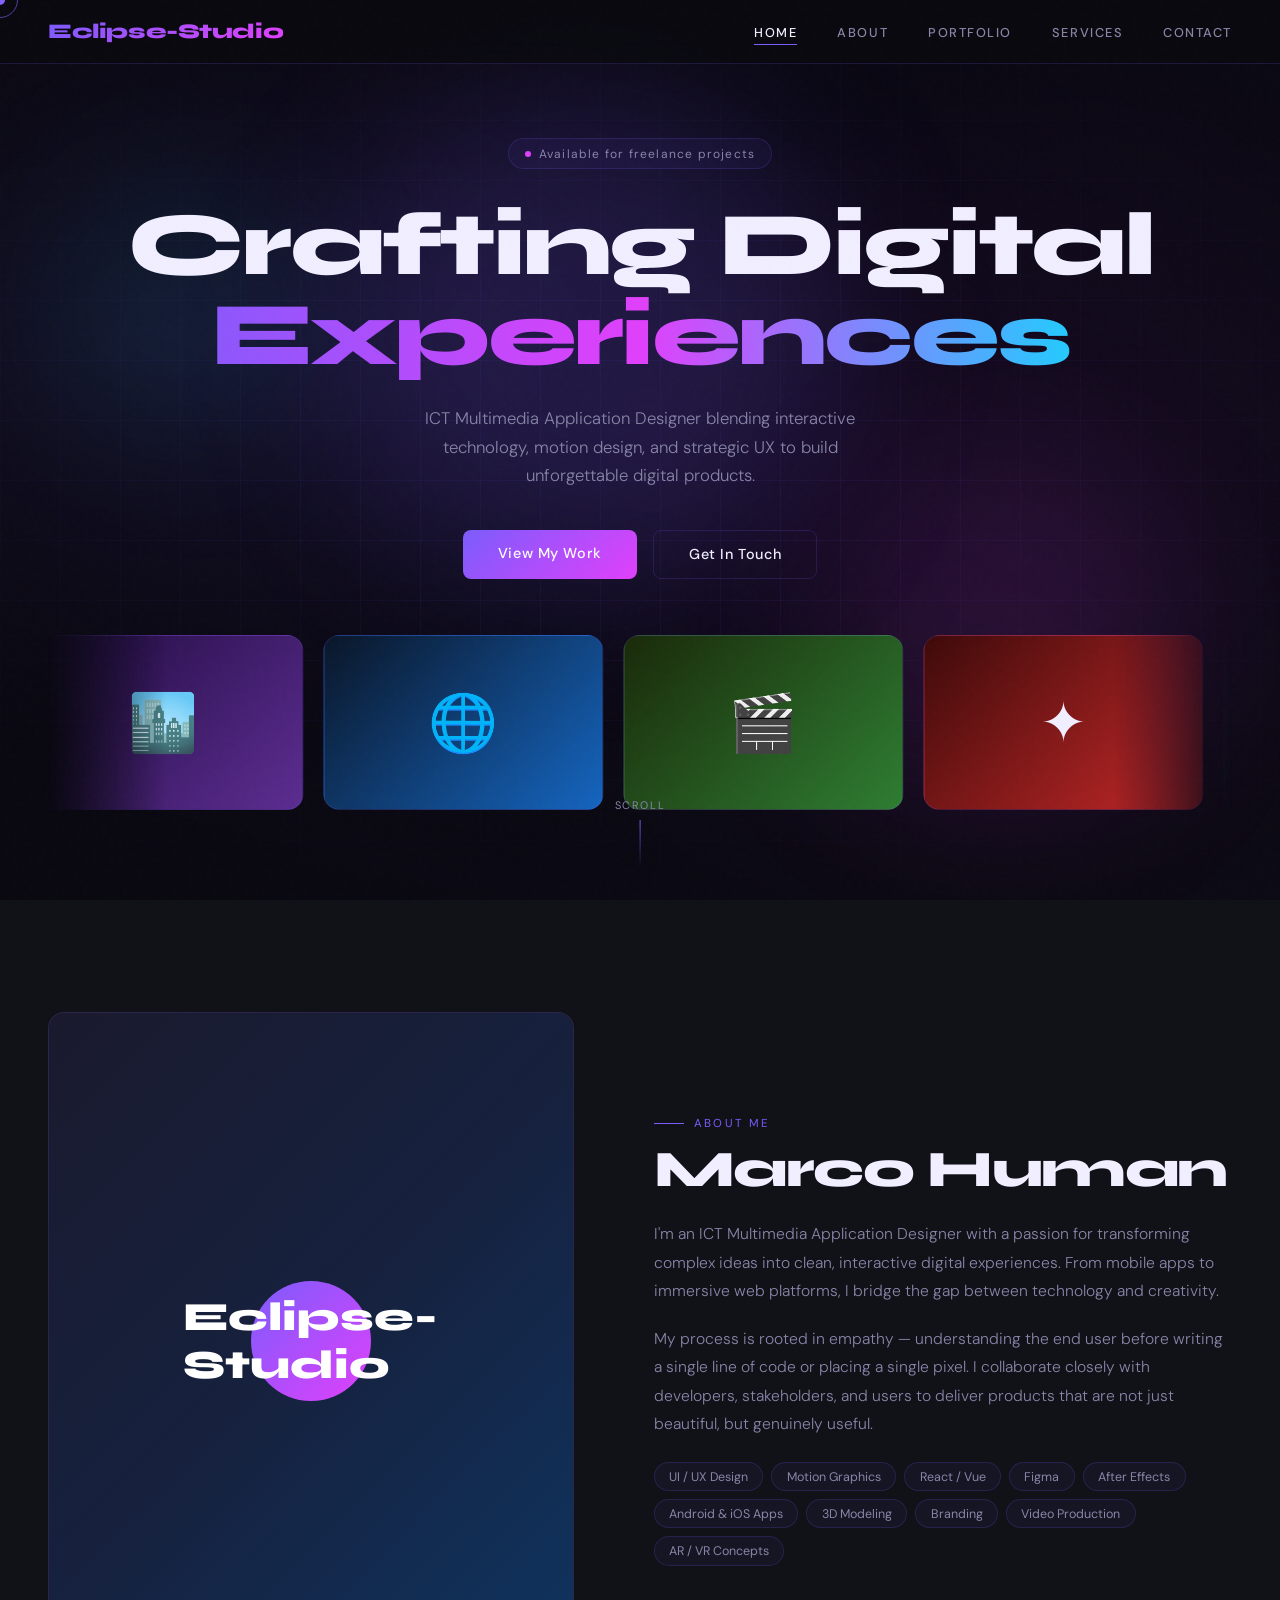
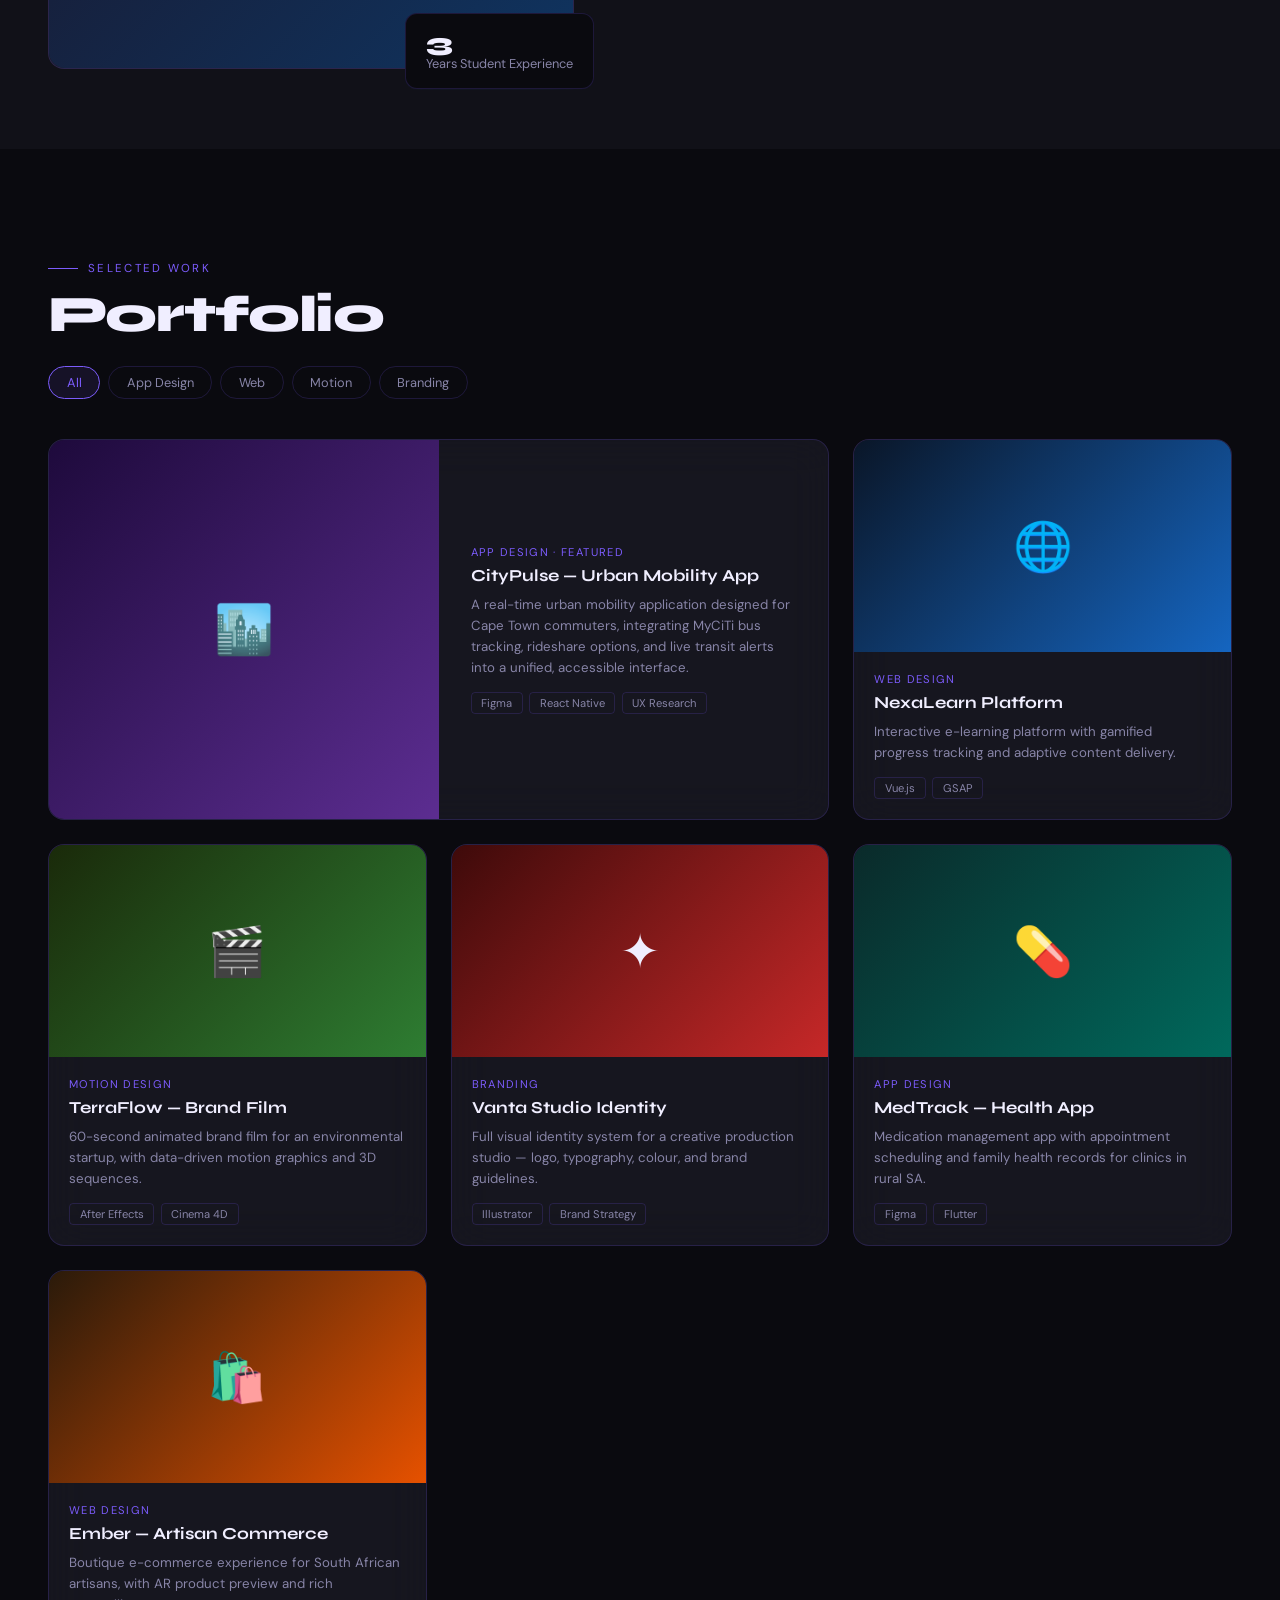
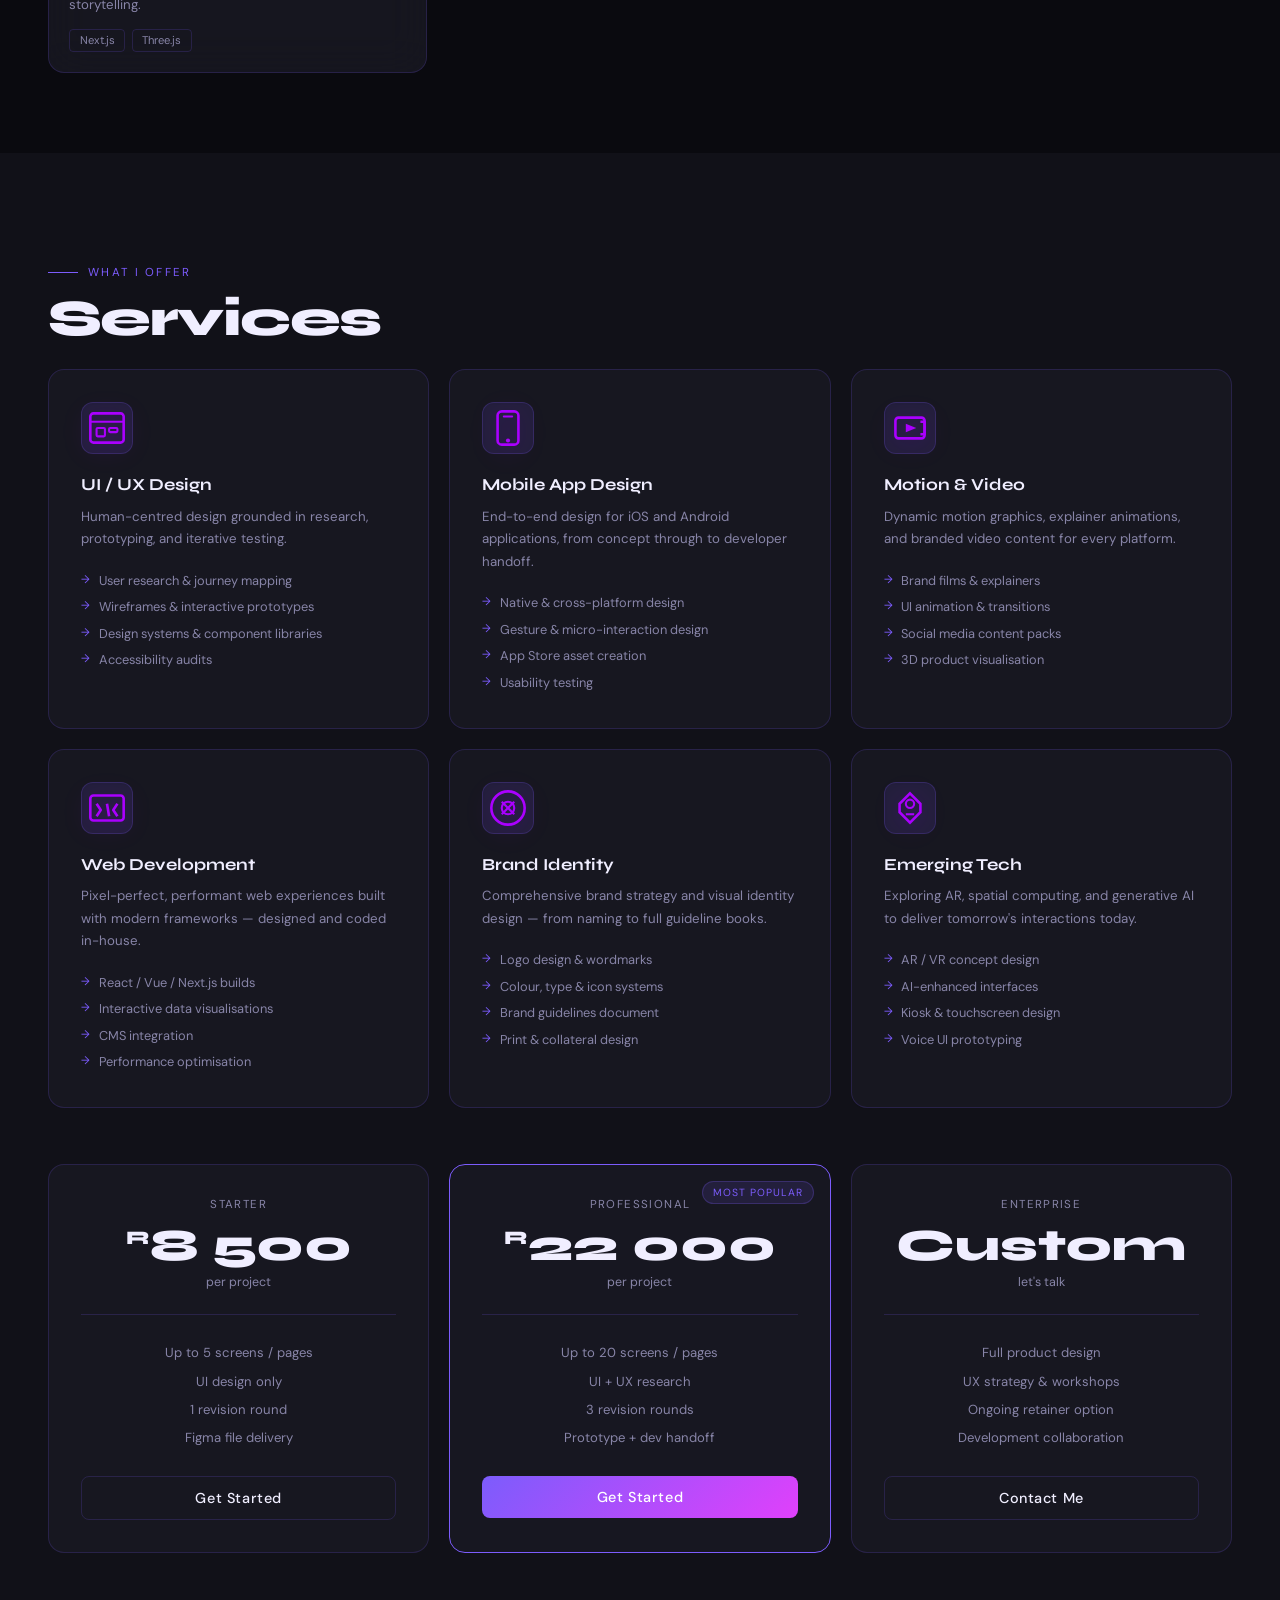
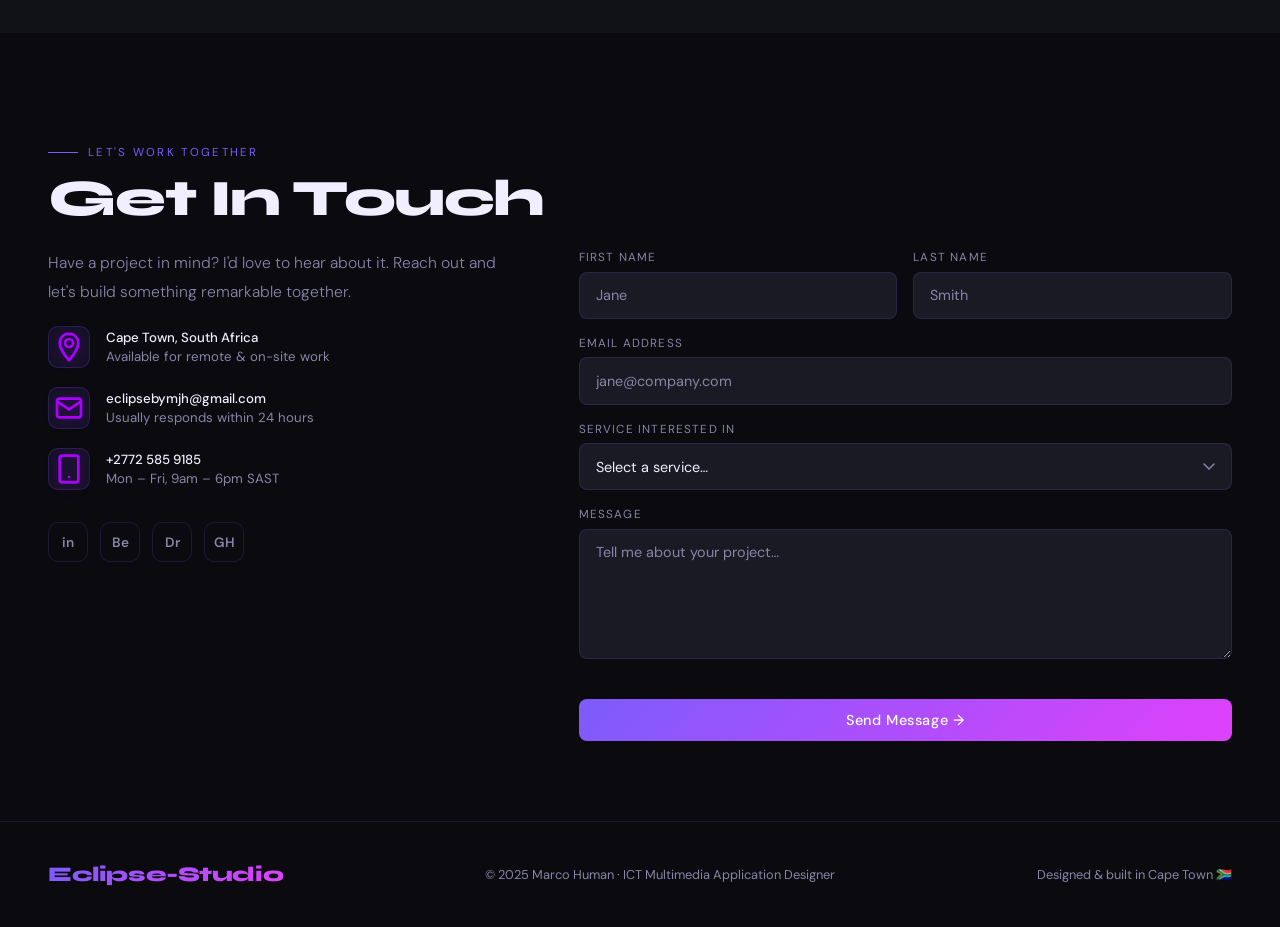
==== index.html @ d90e48c7 "Add files via upload" ====
<!DOCTYPE html>
<html lang="en">
<head>
  <meta charset="UTF-8" />
  <meta name="viewport" content="width=device-width, initial-scale=1.0" />
  <title>Marco Human — ICT Multimedia Designer</title>
  <link rel="preconnect" href="https://fonts.googleapis.com" />
  <link rel="preconnect" href="https://fonts.gstatic.com" crossorigin />
  <link href="https://fonts.googleapis.com/css2?family=Syne:wght@400;700;800&family=DM+Sans:ital,wght@0,300;0,400;0,500;1,300&display=swap" rel="stylesheet" />
  <link rel="stylesheet" href="css/style.css" />
</head>
<body>

  <!-- Custom Cursor -->
  <div class="cursor" id="cursor"></div>
  <div class="cursor-ring" id="cursor-ring"></div>

  <!-- ===== NAVIGATION ===== -->
  <nav id="navbar">
    <div class="logo">Eclipse-Studio</div>
    <button class="hamburger" id="hamburger" aria-label="Toggle menu">
      <span></span><span></span><span></span>
    </button>
    <ul class="nav-links" id="navLinks">
      <li><a href="#home">Home</a></li>
      <li><a href="#about">About</a></li>
      <li><a href="#portfolio">Portfolio</a></li>
      <li><a href="#services">Services</a></li>
      <li><a href="#contact">Contact</a></li>
    </ul>
  </nav>

  <!-- ===== HOME ===== -->
  <section id="home">
    <div class="ken-burns-bg">
      <div class="kb-slide kb-slide-1 active"></div>
      <div class="kb-slide kb-slide-2"></div>
      <div class="kb-slide kb-slide-3"></div>
    </div>
    <div class="hero-overlay"></div>

    <div class="home-bg-grid"></div>
    <div class="orb orb-1"></div>
    <div class="orb orb-2"></div>
    <div class="orb orb-3"></div>

    <div class="hero-content">
      <div class="tag-pill hero-entry">
        <span class="pulse-dot"></span>
        Available for freelance projects
      </div>
      <h1 class="hero-entry-2">
        Crafting Digital<br>
        <span class="gradient-text">Experiences</span>
      </h1>
      <p class="hero-sub hero-entry-3">
        ICT Multimedia Application Designer blending interactive technology,
        motion design, and strategic UX to build unforgettable digital products.
      </p>
      <div class="cta-group hero-entry-4">
        <a href="#portfolio" class="btn-primary">View My Work</a>
        <a href="#contact" class="btn-outline">Get In Touch</a>
      </div>
    </div>

    <div class="scroll-strip-wrapper">
      <div class="scroll-strip" id="scrollStrip">
        <div class="strip-card" style="background: linear-gradient(135deg,#1e0a3c,#5c2d91);">🏙️</div>
        <div class="strip-card" style="background: linear-gradient(135deg,#0a1628,#1565c0);">🌐</div>
        <div class="strip-card" style="background: linear-gradient(135deg,#1a2a0a,#2e7d32);">🎬</div>
        <div class="strip-card" style="background: linear-gradient(135deg,#3e0a0a,#c62828);">✦</div>
        <div class="strip-card" style="background: linear-gradient(135deg,#0a2a2a,#00695c);">💊</div>
        <div class="strip-card" style="background: linear-gradient(135deg,#2a1a0a,#e65100);">🛍️</div>
        <div class="strip-card" style="background: linear-gradient(135deg,#1e0a3c,#aa00ff);">🎨</div>
        <div class="strip-card" style="background: linear-gradient(135deg,#0a1a2a,#0097a7);">🔮</div>
        <!-- Duplicated for seamless loop -->
        <div class="strip-card" style="background: linear-gradient(135deg,#1e0a3c,#5c2d91);">🏙️</div>
        <div class="strip-card" style="background: linear-gradient(135deg,#0a1628,#1565c0);">🌐</div>
        <div class="strip-card" style="background: linear-gradient(135deg,#1a2a0a,#2e7d32);">🎬</div>
        <div class="strip-card" style="background: linear-gradient(135deg,#3e0a0a,#c62828);">✦</div>
        <div class="strip-card" style="background: linear-gradient(135deg,#0a2a2a,#00695c);">💊</div>
        <div class="strip-card" style="background: linear-gradient(135deg,#2a1a0a,#e65100);">🛍️</div>
        <div class="strip-card" style="background: linear-gradient(135deg,#1e0a3c,#aa00ff);">🎨</div>
        <div class="strip-card" style="background: linear-gradient(135deg,#0a1a2a,#0097a7);">🔮</div>
      </div>
    </div>

    <div class="scroll-hint">
      <span>Scroll</span>
      <div class="scroll-line"></div>
    </div>
  </section>

  <!-- ===== ABOUT ===== -->
  <section id="about">
    <div class="container about-grid">
      <div class="about-img-wrap reveal">
        <div class="about-img-frame">
          <div class="about-img-placeholder">
            <div class="about-avatar">Eclipse-Studio</div>
          </div>
        </div>
        <div class="about-badge">
          <strong>3</strong>
          Years Student Experience
        </div>
      </div>

      <div class="about-text-col">
        <div class="section-label reveal">About Me</div>
        <h2 class="section-title reveal delay-1">Marco Human</h2>
        <p class="body-text reveal delay-1">
          I'm an ICT Multimedia Application Designer with a passion for transforming complex ideas
          into clean, interactive digital experiences. From mobile apps to immersive web platforms,
          I bridge the gap between technology and creativity.
        </p>
        <p class="body-text reveal delay-2">
          My process is rooted in empathy — understanding the end user before writing a single
          line of code or placing a single pixel. I collaborate closely with developers,
          stakeholders, and users to deliver products that are not just beautiful, but genuinely useful.
        </p>
        
        <div class="skills-grid reveal delay-3">
          <span class="skill-chip">UI / UX Design</span>
          <span class="skill-chip">Motion Graphics</span>
          <span class="skill-chip">React / Vue</span>
          <span class="skill-chip">Figma</span>
          <span class="skill-chip">After Effects</span>
          <span class="skill-chip">Android & iOS Apps</span>
          <span class="skill-chip">3D Modeling</span>
          <span class="skill-chip">Branding</span>
          <span class="skill-chip">Video Production</span>
          <span class="skill-chip">AR / VR Concepts</span>
        </div>
      </div>
    </div>
  </section>

  <!-- ===== PORTFOLIO ===== -->
  <section id="portfolio">
    <div class="container">
      <div class="section-label reveal">Selected Work</div>
      <h2 class="section-title reveal delay-1">Portfolio</h2>

      <div class="portfolio-filter reveal delay-2">
        <button class="filter-btn active" data-filter="all">All</button>
        <button class="filter-btn" data-filter="app">App Design</button>
        <button class="filter-btn" data-filter="web">Web</button>
        <button class="filter-btn" data-filter="motion">Motion</button>
        <button class="filter-btn" data-filter="brand">Branding</button>
      </div>

      <div class="portfolio-grid" id="projectGrid">

        <div class="project-card featured reveal" data-cat="app">
          <div class="project-thumb">
            <div class="thumb-bg thumb-1">🏙️</div>
          </div>
          <div class="project-info">
            <div class="project-cat">App Design · Featured</div>
            <div class="project-name">CityPulse — Urban Mobility App</div>
            <div class="project-desc">A real-time urban mobility application designed for Cape Town commuters, integrating MyCiTi bus tracking, rideshare options, and live transit alerts into a unified, accessible interface.</div>
            <div class="project-tags">
              <span class="project-tag">Figma</span>
              <span class="project-tag">React Native</span>
              <span class="project-tag">UX Research</span>
            </div>
          </div>
        </div>

        <div class="project-card reveal" data-cat="web">
          <div class="project-thumb">
            <div class="thumb-bg thumb-2">🌐</div>
          </div>
          <div class="project-info">
            <div class="project-cat">Web Design</div>
            <div class="project-name">NexaLearn Platform</div>
            <div class="project-desc">Interactive e-learning platform with gamified progress tracking and adaptive content delivery.</div>
            <div class="project-tags">
              <span class="project-tag">Vue.js</span>
              <span class="project-tag">GSAP</span>
            </div>
          </div>
        </div>

        <div class="project-card reveal delay-1" data-cat="motion">
          <div class="project-thumb">
            <div class="thumb-bg thumb-3">🎬</div>
          </div>
          <div class="project-info">
            <div class="project-cat">Motion Design</div>
            <div class="project-name">TerraFlow — Brand Film</div>
            <div class="project-desc">60-second animated brand film for an environmental startup, with data-driven motion graphics and 3D sequences.</div>
            <div class="project-tags">
              <span class="project-tag">After Effects</span>
              <span class="project-tag">Cinema 4D</span>
            </div>
          </div>
        </div>

        <div class="project-card reveal delay-2" data-cat="brand">
          <div class="project-thumb">
            <div class="thumb-bg thumb-4">✦</div>
          </div>
          <div class="project-info">
            <div class="project-cat">Branding</div>
            <div class="project-name">Vanta Studio Identity</div>
            <div class="project-desc">Full visual identity system for a creative production studio — logo, typography, colour, and brand guidelines.</div>
            <div class="project-tags">
              <span class="project-tag">Illustrator</span>
              <span class="project-tag">Brand Strategy</span>
            </div>
          </div>
        </div>

        <div class="project-card reveal" data-cat="app">
          <div class="project-thumb">
            <div class="thumb-bg thumb-5">💊</div>
          </div>
          <div class="project-info">
            <div class="project-cat">App Design</div>
            <div class="project-name">MedTrack — Health App</div>
            <div class="project-desc">Medication management app with appointment scheduling and family health records for clinics in rural SA.</div>
            <div class="project-tags">
              <span class="project-tag">Figma</span>
              <span class="project-tag">Flutter</span>
            </div>
          </div>
        </div>

        <div class="project-card reveal delay-1" data-cat="web">
          <div class="project-thumb">
            <div class="thumb-bg thumb-6">🛍️</div>
          </div>
          <div class="project-info">
            <div class="project-cat">Web Design</div>
            <div class="project-name">Ember — Artisan Commerce</div>
            <div class="project-desc">Boutique e-commerce experience for South African artisans, with AR product preview and rich storytelling.</div>
            <div class="project-tags">
              <span class="project-tag">Next.js</span>
              <span class="project-tag">Three.js</span>
            </div>
          </div>
        </div>

      </div>
    </div>
  </section>

  <!-- ===== SERVICES ===== -->
  <section id="services">
    <div class="container">
      <div class="section-label reveal">What I Offer</div>
      <h2 class="section-title reveal delay-1">Services</h2>

      <div class="services-grid">
        <!-- Services with SVG icons (unchanged from previous version) -->
        <div class="service-card reveal">
          <div class="service-icon">
            <svg width="58" height="58" viewBox="0 0 48 48" fill="none" xmlns="http://www.w3.org/2000/svg">
              <rect x="8" y="10" width="32" height="28" rx="3" stroke="#aa00ff" stroke-width="2.5"/>
              <path d="M8 18H40" stroke="#aa00ff" stroke-width="2"/>
              <rect x="14" y="24" width="8" height="8" rx="1" stroke="#aa00ff" stroke-width="2"/>
              <rect x="26" y="24" width="8" height="4" rx="1" stroke="#aa00ff" stroke-width="2"/>
            </svg>
          </div>
          <div class="service-name">UI / UX Design</div>
          <div class="service-desc">Human-centred design grounded in research, prototyping, and iterative testing.</div>
          <ul class="service-list">
            <li>User research & journey mapping</li>
            <li>Wireframes & interactive prototypes</li>
            <li>Design systems & component libraries</li>
            <li>Accessibility audits</li>
          </ul>
        </div>

        <div class="service-card reveal delay-1">
          <div class="service-icon">
            <svg width="58" height="58" viewBox="0 0 48 48" fill="none" xmlns="http://www.w3.org/2000/svg">
              <rect x="14" y="8" width="20" height="32" rx="4" stroke="#aa00ff" stroke-width="2.5"/>
              <rect x="19" y="12" width="10" height="2" rx="1" fill="#aa00ff"/>
              <circle cx="24" cy="36" r="2" fill="#aa00ff"/>
            </svg>
          </div>
          <div class="service-name">Mobile App Design</div>
          <div class="service-desc">End-to-end design for iOS and Android applications, from concept through to developer handoff.</div>
          <ul class="service-list">
            <li>Native & cross-platform design</li>
            <li>Gesture & micro-interaction design</li>
            <li>App Store asset creation</li>
            <li>Usability testing</li>
          </ul>
        </div>

        <div class="service-card reveal delay-2">
          <div class="service-icon">
            <svg width="58" height="58" viewBox="0 0 48 48" fill="none" xmlns="http://www.w3.org/2000/svg">
              <rect x="10" y="14" width="28" height="20" rx="3" stroke="#aa00ff" stroke-width="2.5"/>
              <polygon points="20,20 20,28 30,24" fill="#aa00ff"/>
              <path d="M34 18 L38 18 L38 30 L34 30" stroke="#aa00ff" stroke-width="2.5" stroke-linejoin="round"/>
            </svg>
          </div>
          <div class="service-name">Motion & Video</div>
          <div class="service-desc">Dynamic motion graphics, explainer animations, and branded video content for every platform.</div>
          <ul class="service-list">
            <li>Brand films & explainers</li>
            <li>UI animation & transitions</li>
            <li>Social media content packs</li>
            <li>3D product visualisation</li>
          </ul>
        </div>

        <div class="service-card reveal">
          <div class="service-icon">
            <svg width="58" height="58" viewBox="0 0 48 48" fill="none" xmlns="http://www.w3.org/2000/svg">
              <rect x="8" y="12" width="32" height="24" rx="3" stroke="#aa00ff" stroke-width="2.5"/>
              <path d="M14 20 L18 26 L14 32" stroke="#aa00ff" stroke-width="2.5" stroke-linejoin="round"/>
              <path d="M24 20 L26 32" stroke="#aa00ff" stroke-width="2.5"/>
              <path d="M34 20 L30 26 L34 32" stroke="#aa00ff" stroke-width="2.5" stroke-linejoin="round"/>
            </svg>
          </div>
          <div class="service-name">Web Development</div>
          <div class="service-desc">Pixel-perfect, performant web experiences built with modern frameworks — designed and coded in-house.</div>
          <ul class="service-list">
            <li>React / Vue / Next.js builds</li>
            <li>Interactive data visualisations</li>
            <li>CMS integration</li>
            <li>Performance optimisation</li>
          </ul>
        </div>

        <div class="service-card reveal delay-1">
          <div class="service-icon">
            <svg width="58" height="58" viewBox="0 0 48 48" fill="none" xmlns="http://www.w3.org/2000/svg">
              <circle cx="24" cy="24" r="16" stroke="#aa00ff" stroke-width="2.5"/>
              <path d="M18 18 L30 30" stroke="#aa00ff" stroke-width="2"/>
              <path d="M30 18 L18 30" stroke="#aa00ff" stroke-width="2"/>
              <circle cx="24" cy="24" r="6" stroke="#aa00ff" stroke-width="2"/>
            </svg>
          </div>
          <div class="service-name">Brand Identity</div>
          <div class="service-desc">Comprehensive brand strategy and visual identity design — from naming to full guideline books.</div>
          <ul class="service-list">
            <li>Logo design & wordmarks</li>
            <li>Colour, type & icon systems</li>
            <li>Brand guidelines document</li>
            <li>Print & collateral design</li>
          </ul>
        </div>

        <div class="service-card reveal delay-2">
          <div class="service-icon">
            <svg width="58" height="58" viewBox="0 0 48 48" fill="none" xmlns="http://www.w3.org/2000/svg">
              <path d="M24 10 L34 20 L34 28 L24 38 L14 28 L14 20 Z" stroke="#aa00ff" stroke-width="2.5"/>
              <circle cx="24" cy="20" r="4" stroke="#aa00ff" stroke-width="2"/>
              <path d="M20 30 H28" stroke="#aa00ff" stroke-width="2"/>
            </svg>
          </div>
          <div class="service-name">Emerging Tech</div>
          <div class="service-desc">Exploring AR, spatial computing, and generative AI to deliver tomorrow's interactions today.</div>
          <ul class="service-list">
            <li>AR / VR concept design</li>
            <li>AI-enhanced interfaces</li>
            <li>Kiosk & touchscreen design</li>
            <li>Voice UI prototyping</li>
          </ul>
        </div>
      </div>

      <!-- Pricing -->
      <div class="pricing-row">
        <div class="price-card reveal">
          <div class="price-tier">Starter</div>
          <div class="price-amount"><sup>R</sup>8 500</div>
          <div class="price-period">per project</div>
          <div class="price-divider"></div>
          <div class="price-feature">Up to 5 screens / pages</div>
          <div class="price-feature">UI design only</div>
          <div class="price-feature">1 revision round</div>
          <div class="price-feature">Figma file delivery</div>
          <a href="#contact" class="btn-outline btn-block">Get Started</a>
        </div>
        <div class="price-card featured-price reveal delay-1">
          <div class="price-tier">Professional</div>
          <div class="price-amount"><sup>R</sup>22 000</div>
          <div class="price-period">per project</div>
          <div class="price-divider"></div>
          <div class="price-feature">Up to 20 screens / pages</div>
          <div class="price-feature">UI + UX research</div>
          <div class="price-feature">3 revision rounds</div>
          <div class="price-feature">Prototype + dev handoff</div>
          <a href="#contact" class="btn-primary btn-block">Get Started</a>
        </div>
        <div class="price-card reveal delay-2">
          <div class="price-tier">Enterprise</div>
          <div class="price-amount">Custom</div>
          <div class="price-period">let's talk</div>
          <div class="price-divider"></div>
          <div class="price-feature">Full product design</div>
          <div class="price-feature">UX strategy & workshops</div>
          <div class="price-feature">Ongoing retainer option</div>
          <div class="price-feature">Development collaboration</div>
          <a href="#contact" class="btn-outline btn-block">Contact Me</a>
        </div>
      </div>
    </div>
  </section>

  <!-- ===== CONTACT ===== -->
  <section id="contact">
    <div class="container">
      <div class="section-label reveal">Let's Work Together</div>
      <h2 class="section-title reveal delay-1">Get In Touch</h2>

      <div class="contact-grid">
        <div class="contact-info reveal delay-1">
          <p class="body-text">Have a project in mind? I'd love to hear about it. Reach out and let's build something remarkable together.</p>
          
          <div class="contact-item">
            <div class="contact-icon">
              <!-- Location Icon -->
              <svg width="32" height="32" viewBox="0 0 24 24" fill="none" xmlns="http://www.w3.org/2000/svg">
                <path d="M12 2C8.13 2 5 5.13 5 9C5 14 12 22 12 22C12 22 19 14 19 9C19 5.13 15.87 2 12 2Z" stroke="#aa00ff" stroke-width="2" stroke-linejoin="round"/>
                <circle cx="12" cy="9" r="3" stroke="#aa00ff" stroke-width="2"/>
              </svg>
            </div>
            <div class="contact-detail">
              <strong>Cape Town, South Africa</strong>
              Available for remote & on-site work
            </div>
          </div>

          <div class="contact-item">
            <div class="contact-icon">
              <!-- Email Icon -->
              <svg width="32" height="32" viewBox="0 0 24 24" fill="none" xmlns="http://www.w3.org/2000/svg">
                <rect x="3" y="5" width="18" height="14" rx="2" stroke="#aa00ff" stroke-width="2"/>
                <path d="M3 7 L12 13 L21 7" stroke="#aa00ff" stroke-width="2"/>
              </svg>
            </div>
            <div class="contact-detail">
              <strong>eclipsebymjh@gmail.com</strong>
              Usually responds within 24 hours
            </div>
          </div>

          <div class="contact-item">
            <div class="contact-icon">
              <!-- Phone Icon -->
              <svg width="32" height="32" viewBox="0 0 24 24" fill="none" xmlns="http://www.w3.org/2000/svg">
                <path d="M17 2H7C5.89543 2 5 2.89543 5 4V20C5 21.1046 5.89543 22 7 22H17C18.1046 22 19 21.1046 19 20V4C19 2.89543 18.1046 2 17 2Z" stroke="#aa00ff" stroke-width="2"/>
                <path d="M12 18H12.01" stroke="#aa00ff" stroke-width="2" stroke-linecap="round"/>
              </svg>
            </div>
            <div class="contact-detail">
              <strong>+2772 585 9185</strong>
              Mon – Fri, 9am – 6pm SAST
            </div>
          </div>

          <div class="social-links">
            <a href="#" class="social-btn" title="LinkedIn">in</a>
            <a href="#" class="social-btn" title="Behance">Be</a>
            <a href="#" class="social-btn" title="Dribbble">Dr</a>
            <a href="#" class="social-btn" title="GitHub">GH</a>
          </div>
        </div>

        <form class="contact-form reveal delay-2" id="contactForm" novalidate>
          <div class="form-row">
            <div class="form-group">
              <label class="form-label" for="firstName">First Name</label>
              <input type="text" id="firstName" class="form-input" placeholder="Jane" required />
            </div>
            <div class="form-group">
              <label class="form-label" for="lastName">Last Name</label>
              <input type="text" id="lastName" class="form-input" placeholder="Smith" required />
            </div>
          </div>
          <div class="form-group">
            <label class="form-label" for="email">Email Address</label>
            <input type="email" id="email" class="form-input" placeholder="jane@company.com" required />
          </div>
          <div class="form-group">
            <label class="form-label" for="service">Service Interested In</label>
            <select id="service" class="form-input">
              <option value="">Select a service…</option>
              <option>UI / UX Design</option>
              <option>Mobile App Design</option>
              <option>Motion & Video</option>
              <option>Web Development</option>
              <option>Brand Identity</option>
              <option>Emerging Tech</option>
            </select>
          </div>
          <div class="form-group">
            <label class="form-label" for="message">Message</label>
            <textarea id="message" class="form-textarea" placeholder="Tell me about your project…" required></textarea>
          </div>
          <button type="submit" class="btn-primary btn-block">Send Message →</button>
          <div class="success-msg" id="successMsg">
            ✓ Message sent! I'll be in touch within 24 hours.
          </div>
        </form>
      </div>
    </div>
  </section>

  <!-- ===== FOOTER ===== -->
  <footer>
    <div class="logo">Eclipse-Studio</div>
    <span>© 2025 Marco Human · ICT Multimedia Application Designer</span>
    <span>Designed & built in Cape Town 🇿🇦</span>
  </footer>

  <script src="js/main.js"></script>
</body>
</html>
---- css/style.css ----
/* ============================================================
   PORTFOLIO — style.css
   Alex Dlamini · ICT Multimedia Application Designer
   ============================================================ */

/* ---------- CSS VARIABLES ---------- */
:root {
  --bg:        #0a0a0f;
  --bg2:       #111118;
  --bg3:       #1a1a24;
  --accent:    #7c5cfc;
  --accent2:   #e040fb;
  --accent3:   #00e5ff;
  --text:      #f0eeff;
  --muted:     #8885a8;
  --border:    rgba(124, 92, 252, 0.18);
  --card:      rgba(26, 26, 36, 0.8);
  --font-head: 'Syne', sans-serif;
  --font-body: 'DM Sans', sans-serif;
  --radius:    16px;
  --radius-sm: 8px;
}

/* ---------- RESET ---------- */
*, *::before, *::after {
  box-sizing: border-box;
  margin: 0;
  padding: 0;
}

html {
  scroll-behavior: smooth;
}

body {
  font-family: var(--font-body);
  background: var(--bg);
  color: var(--text);
  overflow-x: hidden;
  cursor: none;
}

/* ---------- NOISE OVERLAY ---------- */
body::before {
  content: '';
  position: fixed;
  inset: 0;
  background-image: url("data:image/svg+xml,%3Csvg viewBox='0 0 200 200' xmlns='http://www.w3.org/2000/svg'%3E%3Cfilter id='n'%3E%3CfeTurbulence type='fractalNoise' baseFrequency='0.9' numOctaves='4' stitchTiles='stitch'/%3E%3C/filter%3E%3Crect width='100%25' height='100%25' filter='url(%23n)' opacity='0.04'/%3E%3C/svg%3E");
  pointer-events: none;
  z-index: 1000;
  opacity: 0.35;
}

/* ---------- CUSTOM CURSOR ---------- */
.cursor {
  position: fixed;
  width: 10px;
  height: 10px;
  background: var(--accent);
  border-radius: 50%;
  pointer-events: none;
  z-index: 9999;
  transform: translate(-50%, -50%);
  transition: transform 0.1s ease, background 0.2s;
  mix-blend-mode: screen;
}

.cursor-ring {
  position: fixed;
  width: 36px;
  height: 36px;
  border: 1.5px solid var(--accent);
  border-radius: 50%;
  pointer-events: none;
  z-index: 9998;
  transform: translate(-50%, -50%);
  transition: width 0.25s ease, height 0.25s ease, opacity 0.25s;
  mix-blend-mode: screen;
  opacity: 0.6;
}

.cursor.hover {
  transform: translate(-50%, -50%) scale(3);
  background: var(--accent2);
}

.cursor-ring.hover {
  width: 16px;
  height: 16px;
  opacity: 0;
}

/* ---------- NAVIGATION ---------- */
#navbar {
  position: fixed;
  top: 0;
  left: 0;
  right: 0;
  z-index: 500;
  padding: 1.2rem 3rem;
  display: flex;
  align-items: center;
  justify-content: space-between;
  backdrop-filter: blur(20px);
  -webkit-backdrop-filter: blur(20px);
  background: rgba(10, 10, 15, 0.7);
  border-bottom: 1px solid var(--border);
  transition: padding 0.3s;
}

#navbar.scrolled {
  padding: 0.8rem 3rem;
}

.logo {
  font-family: var(--font-head);
  font-weight: 800;
  font-size: 1.3rem;
  letter-spacing: -0.02em;
  background: linear-gradient(135deg, var(--accent), var(--accent2));
  -webkit-background-clip: text;
  -webkit-text-fill-color: transparent;
  background-clip: text;
}

.nav-links {
  display: flex;
  gap: 2.5rem;
  list-style: none;
}

.nav-links a {
  font-size: 0.8rem;
  font-weight: 500;
  letter-spacing: 0.12em;
  text-transform: uppercase;
  color: var(--muted);
  text-decoration: none;
  transition: color 0.3s;
  position: relative;
}

.nav-links a::after {
  content: '';
  position: absolute;
  bottom: -4px;
  left: 0;
  width: 0;
  height: 1px;
  background: var(--accent);
  transition: width 0.3s;
}

.nav-links a:hover,
.nav-links a.active {
  color: var(--text);
}

.nav-links a:hover::after,
.nav-links a.active::after {
  width: 100%;
}

/* Hamburger */
.hamburger {
  display: none;
  flex-direction: column;
  gap: 5px;
  background: transparent;
  border: none;
  cursor: none;
  padding: 4px;
}

.hamburger span {
  display: block;
  width: 24px;
  height: 2px;
  background: var(--text);
  border-radius: 2px;
  transition: all 0.3s;
}

.hamburger.open span:nth-child(1) {
  transform: translateY(7px) rotate(45deg);
}
.hamburger.open span:nth-child(2) {
  opacity: 0;
}
.hamburger.open span:nth-child(3) {
  transform: translateY(-7px) rotate(-45deg);
}

/* ---------- CONTAINER ---------- */
.container {
  max-width: 1200px;
  margin: 0 auto;
}

/* ---------- SECTIONS ---------- */
section {
  padding: 7rem 3rem 5rem;
  position: relative;
}

section:nth-child(even) {
  background: var(--bg2);
}

/* ---------- HOME ---------- */
#home {
  min-height: 100vh;
  display: flex;
  flex-direction: column;
  align-items: center;
  justify-content: center;
  text-align: center;
  padding-top: 8rem;
  overflow: hidden;
  background: var(--bg);
}

/* ---- KEN BURNS BACKGROUND ---- */
.ken-burns-bg {
  position: absolute;
  inset: 0;
  z-index: 0;
  overflow: hidden;
}

/* Each slide is a full-cover div that zooms in */
.kb-slide {
  position: absolute;
  inset: -10%;          /* extra room so zoom never clips to edge */
  background-size: cover;
  background-position: center;
  opacity: 0;
  transition: opacity 1.6s ease;
  will-change: transform, opacity;
}

/* The three background "scenes" — rich dark gradients that feel photographic */
.kb-slide-1 {
  background-image:
    radial-gradient(ellipse 80% 60% at 20% 40%, rgba(124,92,252,0.35) 0%, transparent 60%),
    radial-gradient(ellipse 60% 80% at 80% 60%, rgba(224,64,251,0.2) 0%, transparent 60%),
    linear-gradient(135deg, #0a0010 0%, #0d0520 40%, #160830 100%);
}

.kb-slide-2 {
  background-image:
    radial-gradient(ellipse 70% 50% at 70% 30%, rgba(0,229,255,0.2) 0%, transparent 60%),
    radial-gradient(ellipse 50% 70% at 20% 70%, rgba(124,92,252,0.25) 0%, transparent 60%),
    linear-gradient(135deg, #000d1a 0%, #001a2e 40%, #002240 100%);
}

.kb-slide-3 {
  background-image:
    radial-gradient(ellipse 60% 70% at 50% 20%, rgba(224,64,251,0.25) 0%, transparent 60%),
    radial-gradient(ellipse 80% 40% at 10% 80%, rgba(0,229,255,0.15) 0%, transparent 60%),
    linear-gradient(135deg, #0f0010 0%, #1a0020 40%, #100030 100%);
}

/* Active slide fades in */
.kb-slide.active {
  opacity: 1;
}

/* Ken Burns zoom animation — each slide gets its own direction */
.kb-slide.active.kb-slide-1 {
  animation: kb-zoom-in-tl 8s ease-out forwards;
}
.kb-slide.active.kb-slide-2 {
  animation: kb-zoom-in-br 8s ease-out forwards;
}
.kb-slide.active.kb-slide-3 {
  animation: kb-zoom-in-center 8s ease-out forwards;
}

@keyframes kb-zoom-in-tl {
  from { transform: scale(1.18) translate(2%, 2%); }
  to   { transform: scale(1.0)  translate(0%, 0%); }
}

@keyframes kb-zoom-in-br {
  from { transform: scale(1.18) translate(-2%, -2%); }
  to   { transform: scale(1.0)  translate(0%, 0%); }
}

@keyframes kb-zoom-in-center {
  from { transform: scale(1.15); }
  to   { transform: scale(1.0); }
}

/* Dark gradient overlay — keeps text legible over any bg */
.hero-overlay {
  position: absolute;
  inset: 0;
  z-index: 1;
  background:
    radial-gradient(ellipse 70% 60% at 50% 50%, rgba(10,10,15,0.3) 0%, rgba(10,10,15,0.75) 100%),
    linear-gradient(to bottom, rgba(10,10,15,0.2) 0%, rgba(10,10,15,0.6) 100%);
  pointer-events: none;
}

/* Grid background */
.home-bg-grid {
  position: absolute;
  inset: 0;
  z-index: 2;
  background-image:
    linear-gradient(rgba(124, 92, 252, 0.06) 1px, transparent 1px),
    linear-gradient(90deg, rgba(124, 92, 252, 0.06) 1px, transparent 1px);
  background-size: 60px 60px;
  mask-image: radial-gradient(ellipse 80% 60% at 50% 50%, black 30%, transparent 100%);
  -webkit-mask-image: radial-gradient(ellipse 80% 60% at 50% 50%, black 30%, transparent 100%);
  pointer-events: none;
}

/* Ambient orbs */
.orb {
  position: absolute;
  border-radius: 50%;
  filter: blur(80px);
  pointer-events: none;
  z-index: 2;
}

.orb-1 {
  width: 500px;
  height: 500px;
  background: rgba(124, 92, 252, 0.15);
  top: 10%;
  left: 50%;
  transform: translateX(-60%);
}

.orb-2 {
  width: 350px;
  height: 350px;
  background: rgba(224, 64, 251, 0.1);
  bottom: 10%;
  right: 8%;
}

.orb-3 {
  width: 250px;
  height: 250px;
  background: rgba(0, 229, 255, 0.08);
  top: 20%;
  left: 4%;
}

/* Hero content */
.hero-content {
  position: relative;
  z-index: 3;
  display: flex;
  flex-direction: column;
  align-items: center;
}

.tag-pill {
  display: inline-flex;
  align-items: center;
  gap: 8px;
  border: 1px solid var(--border);
  padding: 0.4rem 1rem;
  border-radius: 999px;
  font-size: 0.75rem;
  letter-spacing: 0.1em;
  color: var(--muted);
  margin-bottom: 2rem;
  background: rgba(124, 92, 252, 0.06);
}

.pulse-dot {
  width: 6px;
  height: 6px;
  background: var(--accent2);
  border-radius: 50%;
  animation: pulse 2s infinite;
}

@keyframes pulse {
  0%, 100% { opacity: 1; transform: scale(1); }
  50%       { opacity: 0.5; transform: scale(1.4); }
}

h1 {
  font-family: var(--font-head);
  font-size: clamp(3rem, 7vw, 6.5rem);
  font-weight: 800;
  line-height: 1.0;
  letter-spacing: -0.03em;
  margin-bottom: 1.5rem;
}

.gradient-text {
  background: linear-gradient(90deg, var(--accent), var(--accent2), var(--accent3));
  -webkit-background-clip: text;
  -webkit-text-fill-color: transparent;
  background-clip: text;
  display: block;
}

.hero-sub {
  font-size: 1.05rem;
  color: var(--muted);
  max-width: 500px;
  line-height: 1.7;
  margin-bottom: 2.5rem;
  font-weight: 300;
}

.cta-group {
  display: flex;
  gap: 1rem;
  justify-content: center;
  flex-wrap: wrap;
}

/* ---- BUTTONS ---- */
.btn-primary {
  padding: 0.9rem 2.2rem;
  border-radius: var(--radius-sm);
  font-family: var(--font-body);
  font-weight: 500;
  font-size: 0.9rem;
  letter-spacing: 0.04em;
  text-decoration: none;
  background: linear-gradient(135deg, var(--accent), var(--accent2));
  color: #fff;
  border: none;
  cursor: none;
  display: inline-block;
  transition: opacity 0.2s, transform 0.2s;
}

.btn-primary:hover {
  opacity: 0.85;
  transform: translateY(-2px);
}

.btn-outline {
  padding: 0.9rem 2.2rem;
  border-radius: var(--radius-sm);
  font-family: var(--font-body);
  font-weight: 500;
  font-size: 0.9rem;
  letter-spacing: 0.04em;
  text-decoration: none;
  border: 1px solid var(--border);
  color: var(--text);
  cursor: none;
  background: transparent;
  display: inline-block;
  transition: border-color 0.2s, background 0.2s, transform 0.2s;
}

.btn-outline:hover {
  border-color: var(--accent);
  background: rgba(124, 92, 252, 0.08);
  transform: translateY(-2px);
}

.btn-block {
  display: block;
  text-align: center;
  margin-top: 1.5rem;
  padding: 0.75rem 1rem;
}

/* ---- SCROLL STRIP (Portfoliobox-style) ---- */
.scroll-strip-wrapper {
  position: relative;
  z-index: 3;
  width: 100%;
  overflow: hidden;
  margin-top: 3.5rem;
  /* Fade edges */
  mask-image: linear-gradient(
    to right,
    transparent 0%,
    black 10%,
    black 90%,
    transparent 100%
  );
  -webkit-mask-image: linear-gradient(
    to right,
    transparent 0%,
    black 10%,
    black 90%,
    transparent 100%
  );
}

.scroll-strip {
  display: flex;
  gap: 1.25rem;
  width: max-content;
  /* Animation runs via JS for pause-on-hover, but CSS fallback: */
  animation: strip-scroll 30s linear infinite;
}

.scroll-strip:hover {
  animation-play-state: paused;
}

@keyframes strip-scroll {
  0%   { transform: translateX(0); }
  100% { transform: translateX(-50%); }
}

.strip-card {
  width: 280px;
  height: 175px;
  border-radius: var(--radius);
  border: 1px solid var(--border);
  flex-shrink: 0;
  display: flex;
  align-items: center;
  justify-content: center;
  font-size: 3.5rem;
  overflow: hidden;
  transition: transform 0.4s ease, border-color 0.3s;
  cursor: none;
}

.strip-card:hover {
  transform: scale(1.04);
  border-color: rgba(124, 92, 252, 0.5);
}

/* Scroll hint arrow */
.scroll-hint {
  position: absolute;
  bottom: 2rem;
  left: 50%;
  transform: translateX(-50%);
  display: flex;
  flex-direction: column;
  align-items: center;
  gap: 8px;
  font-size: 0.68rem;
  letter-spacing: 0.15em;
  color: var(--muted);
  text-transform: uppercase;
  z-index: 3;
}

.scroll-line {
  width: 1px;
  height: 48px;
  background: linear-gradient(to bottom, var(--accent), transparent);
  animation: scroll-anim 2s infinite;
  transform-origin: top;
}

@keyframes scroll-anim {
  0%   { transform: scaleY(0); transform-origin: top; }
  50%  { transform: scaleY(1); transform-origin: top; }
  51%  { transform-origin: bottom; }
  100% { transform: scaleY(0); transform-origin: bottom; }
}

/* ---------- SECTION HEADINGS ---------- */
.section-label {
  font-size: 0.72rem;
  letter-spacing: 0.2em;
  text-transform: uppercase;
  color: var(--accent);
  margin-bottom: 0.75rem;
  display: flex;
  align-items: center;
  gap: 10px;
}

.section-label::before {
  content: '';
  width: 30px;
  height: 1px;
  background: var(--accent);
}

.section-title {
  font-family: var(--font-head);
  font-weight: 800;
  font-size: clamp(2.2rem, 4vw, 3.5rem);
  line-height: 1.05;
  letter-spacing: -0.03em;
  margin-bottom: 1.5rem;
}

.body-text {
  color: var(--muted);
  font-size: 0.98rem;
  line-height: 1.8;
  margin-bottom: 1.25rem;
  font-weight: 300;
}

/* ---------- ABOUT ---------- */
#about {
  background: var(--bg2);
}

.about-grid {
  display: grid;
  grid-template-columns: 1fr 1.1fr;
  gap: 5rem;
  align-items: center;
}

.about-img-wrap {
  position: relative;
}

.about-img-frame {
  width: 100%;
  aspect-ratio: 4 / 5;
  border-radius: var(--radius);
  overflow: visible;
  background: var(--bg3);
  border: 1px solid var(--border);
}

.about-img-placeholder {
  width: 100%;
  height: 100%;
  border-radius: var(--radius);
  display: flex;
  align-items: center;
  justify-content: center;
  background: linear-gradient(135deg, #1a1a2e 0%, #16213e 50%, #0f3460 100%);
  overflow: hidden;
}

.service-icon {
  width: 58px;
  height: 58px;
  margin-bottom: 20px;
  transition: all 0.4s ease;
}

.service-icon svg {
  filter: drop-shadow(0 4px 12px rgba(170, 0, 255, 0.25));
}

.service-card:hover .service-icon svg {
  filter: drop-shadow(0 6px 20px rgba(170, 0, 255, 0.4));
  transform: scale(1.08);
}

.contact-icon {
  width: 32px;
  height: 32px;
  flex-shrink: 0;
}

.contact-icon svg {
  filter: drop-shadow(0 2px 6px rgba(170, 0, 255, 0.3));
}

.about-avatar {
  width: 120px;
  height: 120px;
  border-radius: 50%;
  background: linear-gradient(135deg, var(--accent), var(--accent2));
  display: flex;
  align-items: center;
  justify-content: center;
  font-family: var(--font-head);
  font-size: 2.5rem;
  font-weight: 800;
  color: white;
}

.about-badge {
  position: absolute;
  bottom: -20px;
  right: -20px;
  background: var(--bg);
  border: 1px solid var(--border);
  border-radius: 12px;
  padding: 1rem 1.25rem;
  font-size: 0.8rem;
  color: var(--muted);
  backdrop-filter: blur(20px);
}

.about-badge strong {
  display: block;
  font-family: var(--font-head);
  font-size: 1.6rem;
  color: var(--text);
  font-weight: 800;
  line-height: 1;
}

.stats-row {
  display: flex;
  gap: 2.5rem;
  margin-top: 2rem;
}

.stat-num {
  font-family: var(--font-head);
  font-size: 2.2rem;
  font-weight: 800;
  background: linear-gradient(135deg, var(--accent), var(--accent2));
  -webkit-background-clip: text;
  -webkit-text-fill-color: transparent;
  background-clip: text;
  line-height: 1;
}

.stat-label {
  font-size: 0.78rem;
  color: var(--muted);
  margin-top: 4px;
}

.skills-grid {
  display: flex;
  flex-wrap: wrap;
  gap: 0.5rem;
  margin-top: 1.5rem;
}

.skill-chip {
  padding: 0.35rem 0.9rem;
  border: 1px solid var(--border);
  border-radius: 999px;
  font-size: 0.78rem;
  color: var(--muted);
  background: rgba(124, 92, 252, 0.05);
  transition: all 0.2s;
  cursor: none;
}

.skill-chip:hover {
  border-color: var(--accent);
  color: var(--accent);
  background: rgba(124, 92, 252, 0.1);
}

/* ---------- PORTFOLIO ---------- */
#portfolio {
  background: var(--bg);
}

.portfolio-filter {
  display: flex;
  gap: 0.5rem;
  margin-bottom: 2.5rem;
  flex-wrap: wrap;
}

.filter-btn {
  padding: 0.45rem 1.1rem;
  border-radius: 999px;
  font-size: 0.8rem;
  border: 1px solid var(--border);
  background: transparent;
  color: var(--muted);
  cursor: none;
  font-family: var(--font-body);
  transition: all 0.2s;
}

.filter-btn.active,
.filter-btn:hover {
  border-color: var(--accent);
  color: var(--accent);
  background: rgba(124, 92, 252, 0.1);
}

.portfolio-grid {
  display: grid;
  grid-template-columns: repeat(auto-fill, minmax(340px, 1fr));
  gap: 1.5rem;
}

.project-card {
  border: 1px solid var(--border);
  border-radius: var(--radius);
  overflow: hidden;
  background: var(--card);
  backdrop-filter: blur(20px);
  transition: transform 0.3s, border-color 0.3s;
  cursor: none;
}

.project-card:hover {
  transform: translateY(-6px);
  border-color: rgba(124, 92, 252, 0.4);
}

.project-thumb {
  width: 100%;
  aspect-ratio: 16 / 9;
  overflow: hidden;
}

.thumb-bg {
  width: 100%;
  height: 100%;
  display: flex;
  align-items: center;
  justify-content: center;
  font-size: 3rem;
  transition: transform 0.4s;
}

.project-card:hover .thumb-bg {
  transform: scale(1.06);
}

.thumb-1 { background: linear-gradient(135deg, #1e0a3c, #5c2d91); }
.thumb-2 { background: linear-gradient(135deg, #0a1628, #1565c0); }
.thumb-3 { background: linear-gradient(135deg, #1a2a0a, #2e7d32); }
.thumb-4 { background: linear-gradient(135deg, #3e0a0a, #c62828); }
.thumb-5 { background: linear-gradient(135deg, #0a2a2a, #00695c); }
.thumb-6 { background: linear-gradient(135deg, #2a1a0a, #e65100); }

.project-info {
  padding: 1.25rem;
}

.project-cat {
  font-size: 0.7rem;
  letter-spacing: 0.12em;
  text-transform: uppercase;
  color: var(--accent);
  margin-bottom: 0.35rem;
}

.project-name {
  font-family: var(--font-head);
  font-size: 1.05rem;
  font-weight: 700;
  margin-bottom: 0.5rem;
}

.project-desc {
  font-size: 0.83rem;
  color: var(--muted);
  line-height: 1.6;
}

.project-tags {
  display: flex;
  gap: 0.4rem;
  flex-wrap: wrap;
  margin-top: 0.85rem;
}

.project-tag {
  font-size: 0.7rem;
  color: var(--muted);
  border: 1px solid var(--border);
  padding: 0.2rem 0.6rem;
  border-radius: 4px;
}

/* Featured card */
.project-card.featured {
  grid-column: span 2;
  display: grid;
  grid-template-columns: 1fr 1fr;
}

.project-card.featured .project-thumb {
  aspect-ratio: auto;
}

.project-card.featured .project-info {
  display: flex;
  flex-direction: column;
  justify-content: center;
  padding: 2rem;
}

/* ---------- SERVICES ---------- */
#services {
  background: var(--bg2);
}

.services-grid {
  display: grid;
  grid-template-columns: repeat(auto-fill, minmax(300px, 1fr));
  gap: 1.25rem;
}

.service-card {
  padding: 2rem;
  border: 1px solid var(--border);
  border-radius: var(--radius);
  background: var(--card);
  backdrop-filter: blur(20px);
  transition: all 0.3s;
  position: relative;
  overflow: hidden;
  cursor: none;
}

.service-card::before {
  content: '';
  position: absolute;
  inset: 0;
  background: linear-gradient(135deg, rgba(124, 92, 252, 0.05), transparent);
  opacity: 0;
  transition: opacity 0.3s;
}

.service-card:hover::before {
  opacity: 1;
}

.service-card:hover {
  border-color: rgba(124, 92, 252, 0.35);
  transform: translateY(-4px);
}

.service-icon {
  width: 52px;
  height: 52px;
  border-radius: 12px;
  display: flex;
  align-items: center;
  justify-content: center;
  font-size: 1.5rem;
  margin-bottom: 1.25rem;
  background: rgba(124, 92, 252, 0.12);
  border: 1px solid rgba(124, 92, 252, 0.2);
}

.service-name {
  font-family: var(--font-head);
  font-size: 1.05rem;
  font-weight: 700;
  margin-bottom: 0.65rem;
}

.service-desc {
  font-size: 0.83rem;
  color: var(--muted);
  line-height: 1.7;
}

.service-list {
  list-style: none;
  margin-top: 1rem;
}

.service-list li {
  font-size: 0.8rem;
  color: var(--muted);
  padding: 0.3rem 0 0.3rem 1.1rem;
  position: relative;
}

.service-list li::before {
  content: '→';
  position: absolute;
  left: 0;
  color: var(--accent);
  font-size: 0.7rem;
}

/* Pricing */
.pricing-row {
  display: grid;
  grid-template-columns: repeat(3, 1fr);
  gap: 1.25rem;
  margin-top: 3.5rem;
}

.price-card {
  padding: 2rem;
  border: 1px solid var(--border);
  border-radius: var(--radius);
  background: var(--card);
  text-align: center;
  transition: all 0.3s;
  position: relative;
  cursor: none;
}

.price-card:hover {
  transform: translateY(-4px);
  border-color: rgba(124, 92, 252, 0.3);
}

.price-card.featured-price {
  border-color: var(--accent);
}

.price-card.featured-price::before {
  content: 'Most Popular';
  position: absolute;
  top: 1rem;
  right: 1rem;
  font-size: 0.65rem;
  letter-spacing: 0.1em;
  text-transform: uppercase;
  color: var(--accent);
  background: rgba(124, 92, 252, 0.12);
  border: 1px solid rgba(124, 92, 252, 0.25);
  padding: 0.25rem 0.6rem;
  border-radius: 999px;
}

.price-tier {
  font-size: 0.72rem;
  text-transform: uppercase;
  letter-spacing: 0.12em;
  color: var(--muted);
  margin-bottom: 0.75rem;
}

.price-amount {
  font-family: var(--font-head);
  font-size: 2.8rem;
  font-weight: 800;
  line-height: 1;
}

.price-amount sup {
  font-size: 1.2rem;
  vertical-align: super;
}

.price-period {
  font-size: 0.78rem;
  color: var(--muted);
  margin-top: 0.3rem;
}

.price-divider {
  height: 1px;
  background: var(--border);
  margin: 1.5rem 0;
}

.price-feature {
  font-size: 0.82rem;
  color: var(--muted);
  padding: 0.35rem 0;
}

/* ---------- CONTACT ---------- */
#contact {
  background: var(--bg);
}

.contact-grid {
  display: grid;
  grid-template-columns: 1fr 1.4fr;
  gap: 4rem;
  align-items: start;
}

.contact-item {
  display: flex;
  align-items: center;
  gap: 1rem;
  margin-bottom: 1.2rem;
}

.contact-icon {
  width: 42px;
  height: 42px;
  border-radius: 10px;
  background: rgba(124, 92, 252, 0.1);
  border: 1px solid rgba(124, 92, 252, 0.2);
  display: flex;
  align-items: center;
  justify-content: center;
  font-size: 1rem;
  flex-shrink: 0;
}

.contact-detail {
  font-size: 0.83rem;
  color: var(--muted);
}

.contact-detail strong {
  display: block;
  color: var(--text);
  font-weight: 500;
  margin-bottom: 2px;
}

.social-links {
  display: flex;
  gap: 0.75rem;
  margin-top: 2rem;
}

.social-btn {
  width: 40px;
  height: 40px;
  border-radius: 10px;
  border: 1px solid var(--border);
  display: flex;
  align-items: center;
  justify-content: center;
  font-size: 0.85rem;
  font-weight: 600;
  text-decoration: none;
  color: var(--muted);
  transition: all 0.2s;
  cursor: none;
}

.social-btn:hover {
  border-color: var(--accent);
  color: var(--accent);
  background: rgba(124, 92, 252, 0.1);
}

/* Form */
.contact-form {
  display: flex;
  flex-direction: column;
  gap: 1rem;
}

.form-row {
  display: grid;
  grid-template-columns: 1fr 1fr;
  gap: 1rem;
}

.form-group {
  display: flex;
  flex-direction: column;
  gap: 0.4rem;
}

.form-label {
  font-size: 0.73rem;
  letter-spacing: 0.1em;
  text-transform: uppercase;
  color: var(--muted);
}

.form-input,
.form-textarea {
  background: var(--bg3);
  border: 1px solid var(--border);
  border-radius: var(--radius-sm);
  padding: 0.85rem 1rem;
  font-family: var(--font-body);
  font-size: 0.9rem;
  color: var(--text);
  outline: none;
  transition: border-color 0.2s;
  cursor: none;
  width: 100%;
}

.form-input:focus,
.form-textarea:focus {
  border-color: var(--accent);
}

.form-input::placeholder,
.form-textarea::placeholder {
  color: var(--muted);
}

select.form-input {
  appearance: none;
  -webkit-appearance: none;
  background-image: url("data:image/svg+xml,%3Csvg xmlns='http://www.w3.org/2000/svg' width='12' height='8' viewBox='0 0 12 8'%3E%3Cpath d='M1 1l5 5 5-5' stroke='%238885a8' stroke-width='1.5' fill='none' stroke-linecap='round'/%3E%3C/svg%3E");
  background-repeat: no-repeat;
  background-position: right 1rem center;
  padding-right: 2.5rem;
}

select.form-input option {
  background: var(--bg3);
  color: var(--text);
}

.form-textarea {
  resize: vertical;
  min-height: 130px;
}

.success-msg {
  display: none;
  padding: 1rem;
  background: rgba(0, 229, 255, 0.08);
  border: 1px solid rgba(0, 229, 255, 0.25);
  border-radius: var(--radius-sm);
  color: var(--accent3);
  font-size: 0.88rem;
  text-align: center;
}

/* ---------- FOOTER ---------- */
footer {
  padding: 2.5rem 3rem;
  border-top: 1px solid var(--border);
  display: flex;
  align-items: center;
  justify-content: space-between;
  font-size: 0.8rem;
  color: var(--muted);
  background: var(--bg);
  flex-wrap: wrap;
  gap: 1rem;
}

/* ---------- REVEAL ANIMATIONS ---------- */
.reveal {
  opacity: 0;
  transform: translateY(28px);
  transition: opacity 0.7s ease, transform 0.7s ease;
}

.reveal.visible {
  opacity: 1;
  transform: translateY(0);
}

.delay-1 { transition-delay: 0.1s; }
.delay-2 { transition-delay: 0.2s; }
.delay-3 { transition-delay: 0.3s; }
.delay-4 { transition-delay: 0.4s; }

/* Hero entry animations */
.hero-entry   { animation: hero-in 0.9s cubic-bezier(0.16, 1, 0.3, 1) 0.1s both; }
.hero-entry-2 { animation: hero-in 0.9s cubic-bezier(0.16, 1, 0.3, 1) 0.25s both; }
.hero-entry-3 { animation: hero-in 0.9s cubic-bezier(0.16, 1, 0.3, 1) 0.4s both; }
.hero-entry-4 { animation: hero-in 0.9s cubic-bezier(0.16, 1, 0.3, 1) 0.55s both; }

@keyframes hero-in {
  from { opacity: 0; transform: translateY(30px); }
  to   { opacity: 1; transform: translateY(0); }
}

/* ---------- RESPONSIVE ---------- */
@media (max-width: 1024px) {
  .project-card.featured {
    grid-column: span 1;
    grid-template-columns: 1fr;
  }

  .project-card.featured .project-thumb {
    aspect-ratio: 16 / 9;
  }

  .pricing-row {
    grid-template-columns: 1fr;
    max-width: 420px;
  }
}

@media (max-width: 900px) {
  #navbar {
    padding: 1rem 1.5rem;
  }

  .hamburger {
    display: flex;
  }

  .nav-links {
    display: none;
    position: fixed;
    inset: 0;
    top: 64px;
    background: rgba(10, 10, 15, 0.97);
    flex-direction: column;
    align-items: center;
    justify-content: center;
    gap: 2.5rem;
    z-index: 400;
  }

  .nav-links.open {
    display: flex;
  }

  .nav-links a {
    font-size: 1.2rem;
  }

  section {
    padding: 6rem 1.5rem 4rem;
  }

  .about-grid {
    grid-template-columns: 1fr;
    gap: 3rem;
  }

  .about-img-frame {
    max-width: 340px;
    margin: 0 auto;
  }

  .contact-grid {
    grid-template-columns: 1fr;
    gap: 3rem;
  }

  .form-row {
    grid-template-columns: 1fr;
  }

  footer {
    flex-direction: column;
    text-align: center;
  }
}

@media (max-width: 600px) {
  .portfolio-grid {
    grid-template-columns: 1fr;
  }

  .services-grid {
    grid-template-columns: 1fr;
  }

  .stats-row {
    gap: 1.5rem;
  }

  .strip-card {
    width: 220px;
    height: 138px;
  }
}
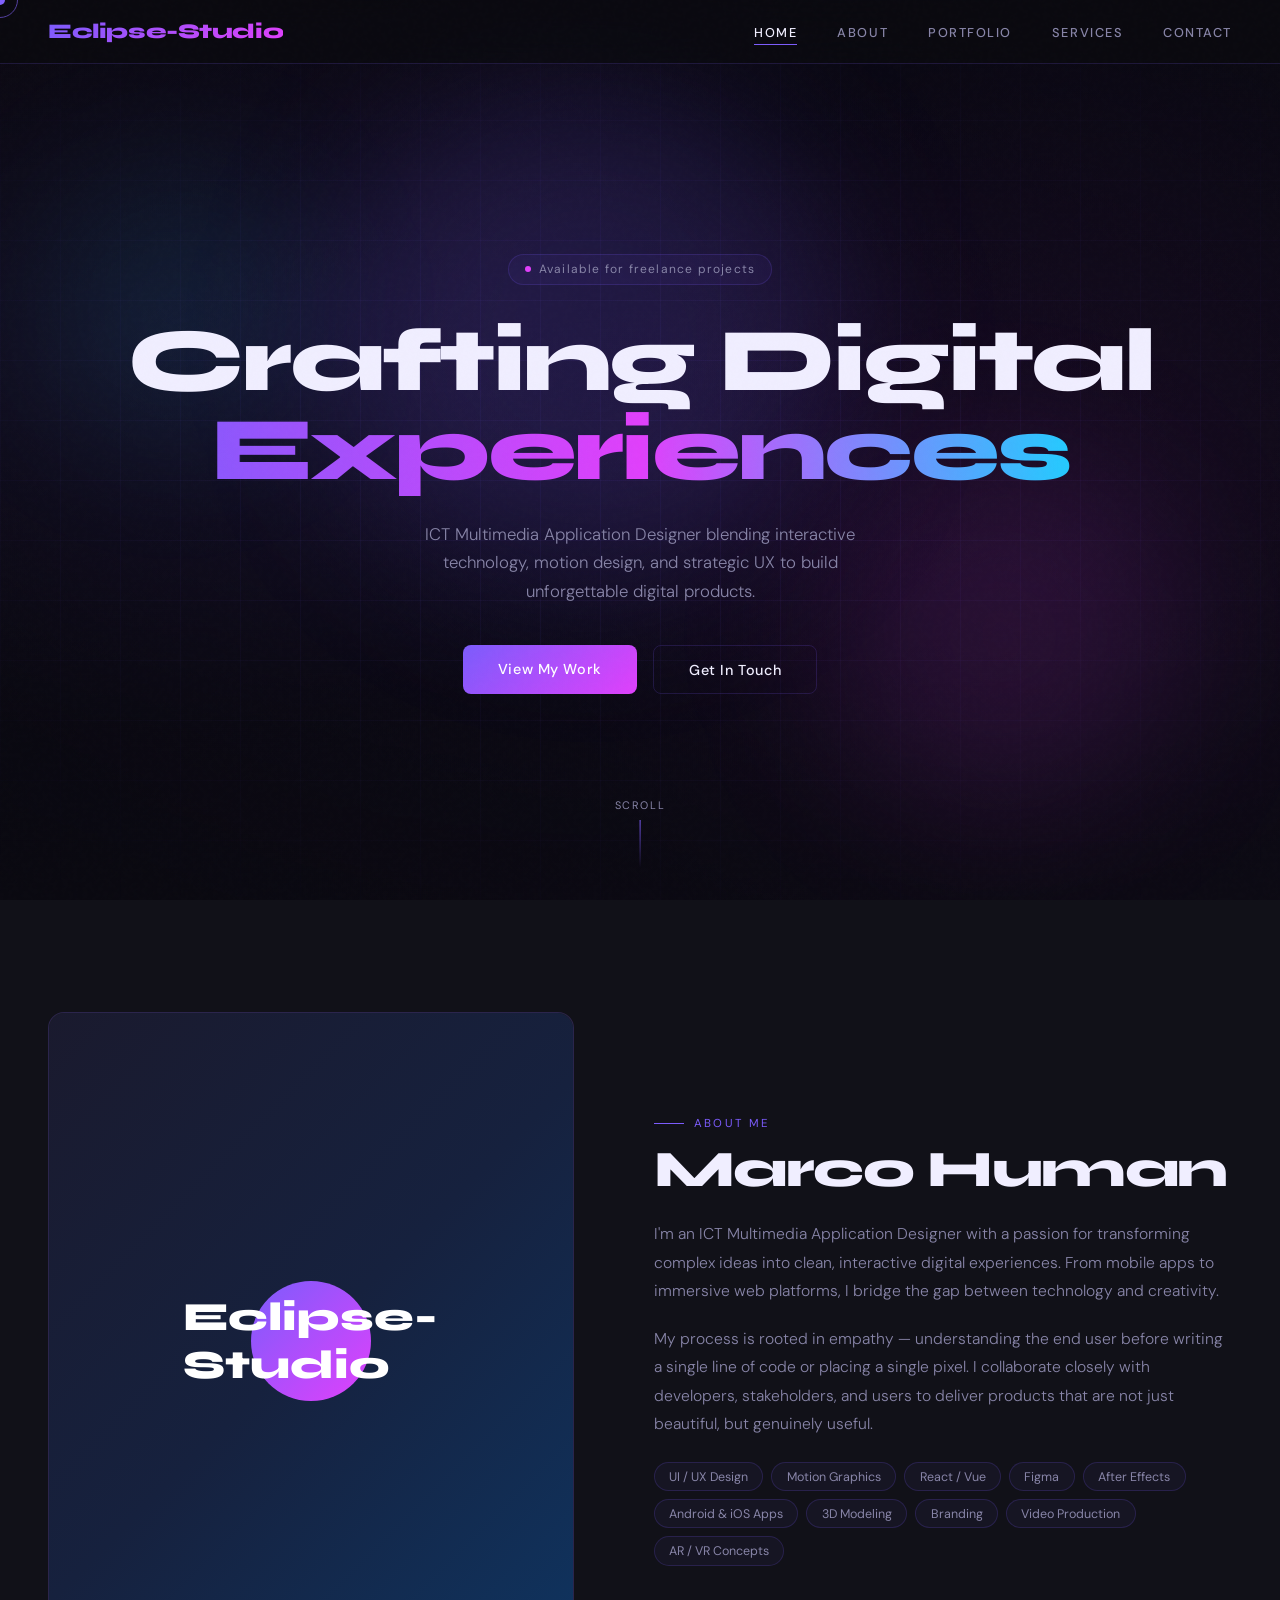
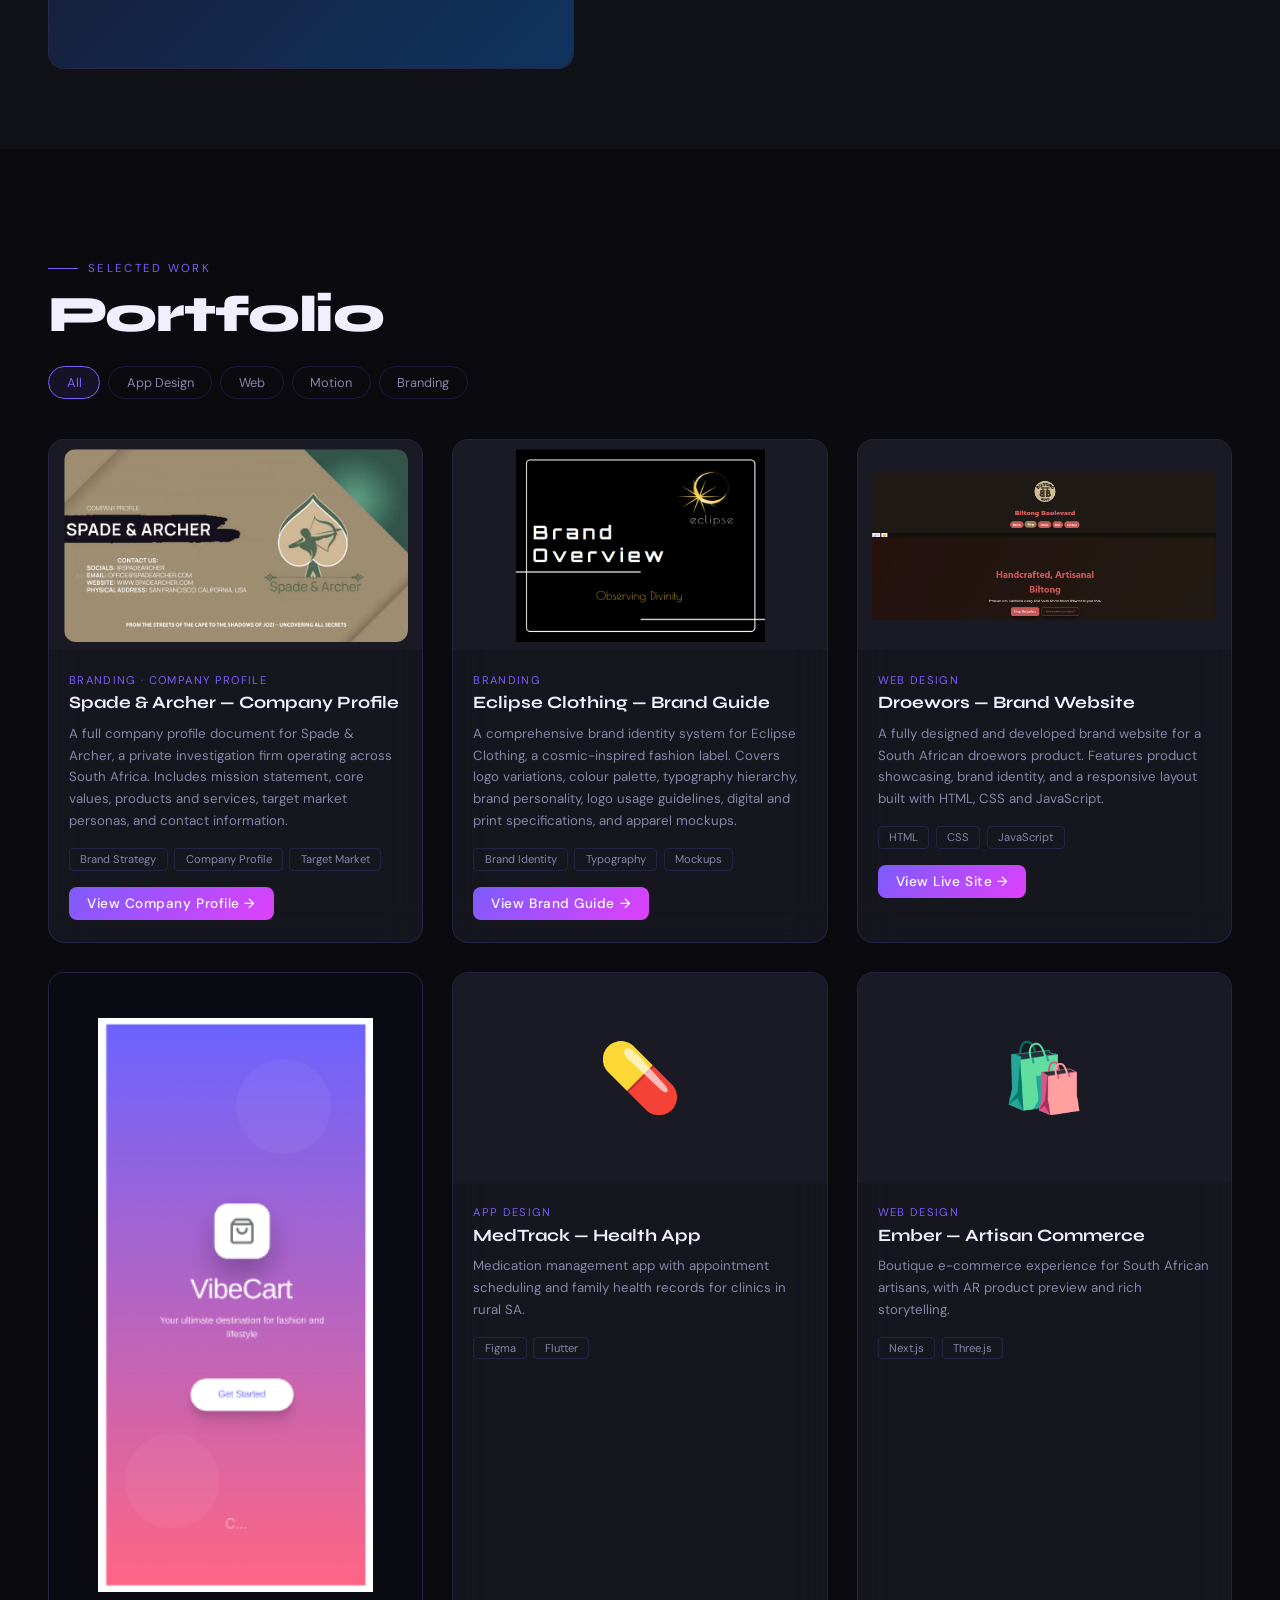
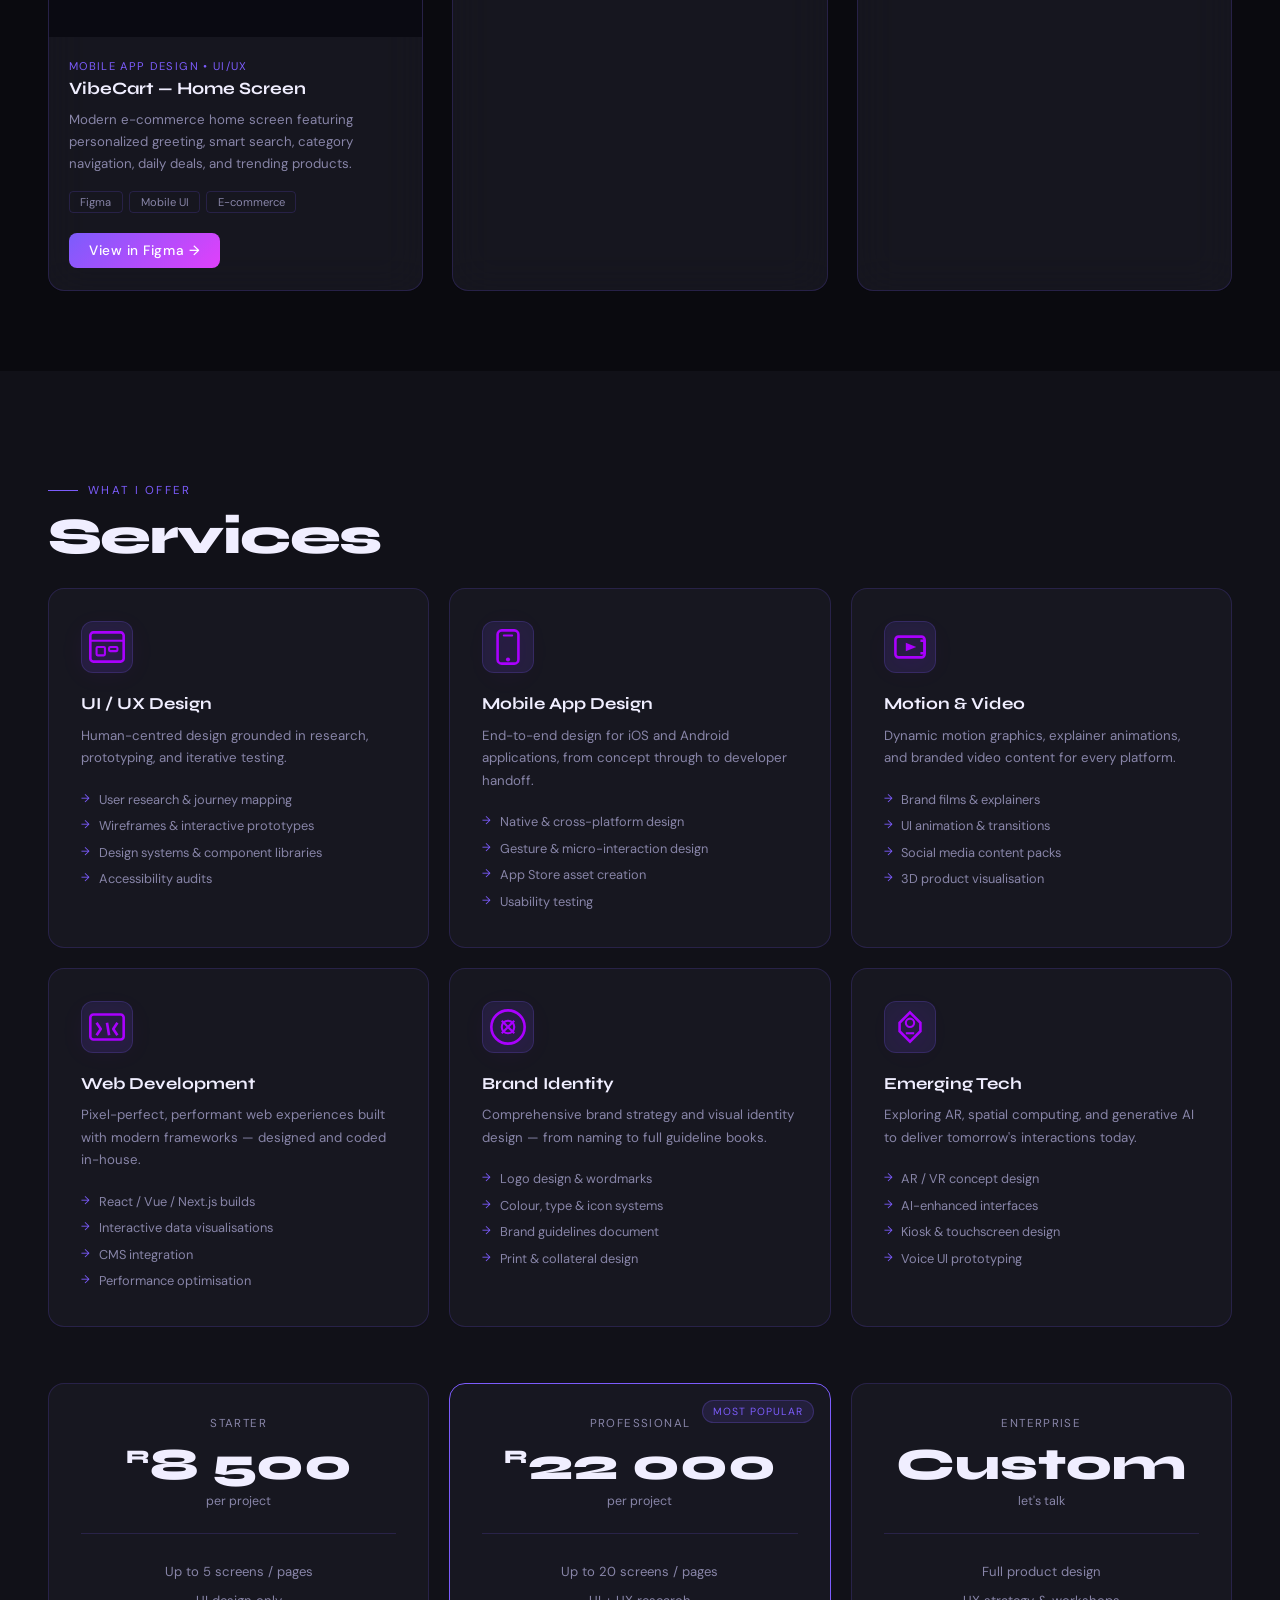
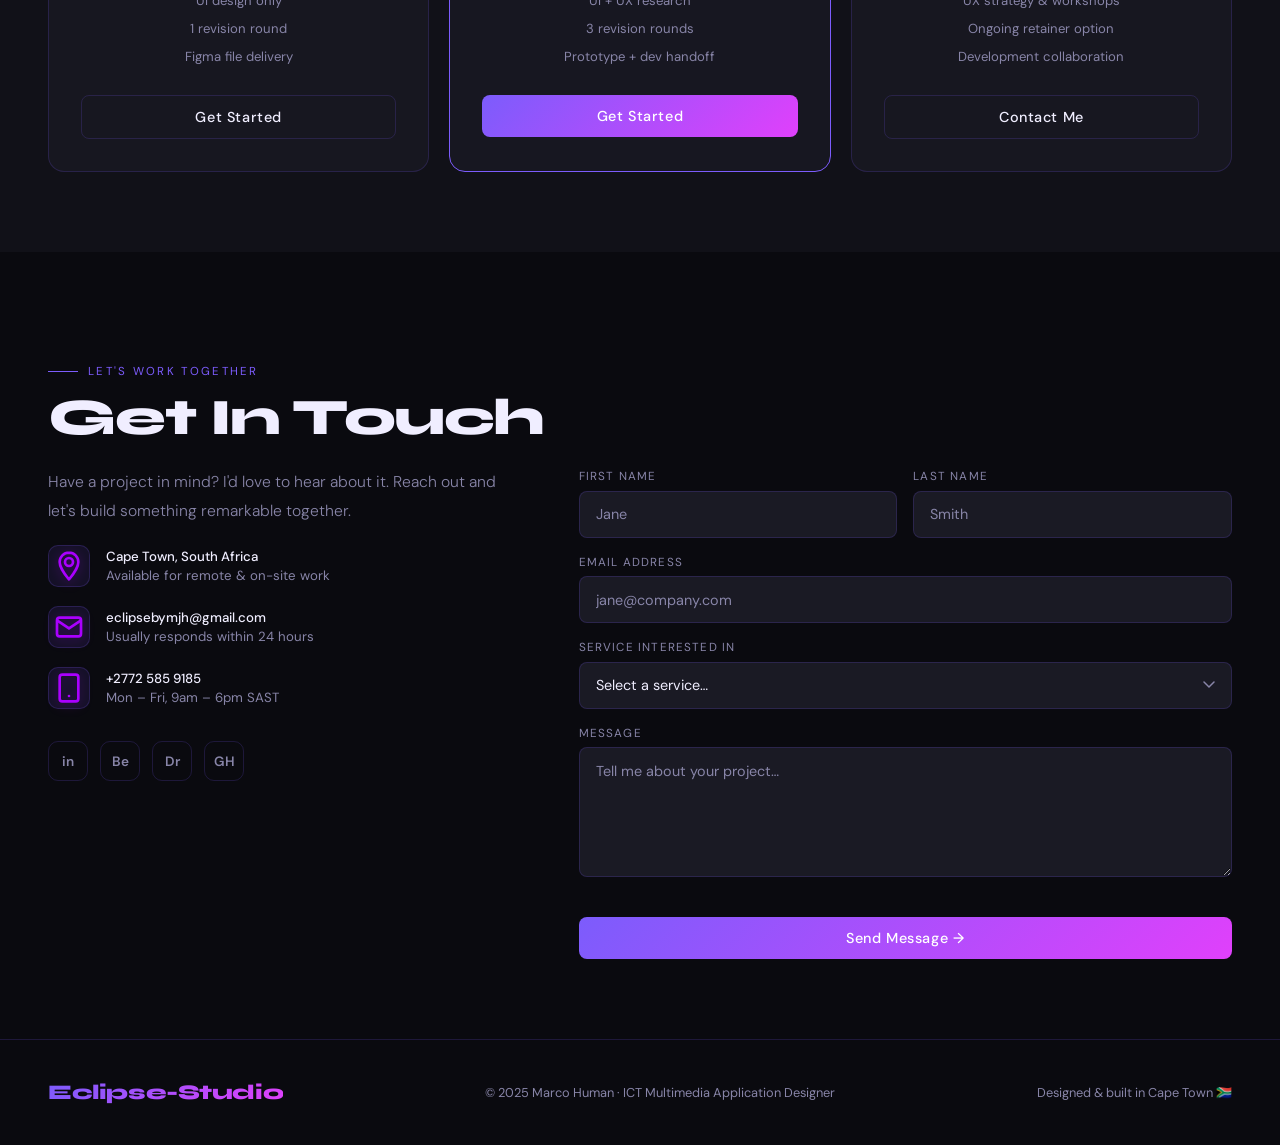
==== commit 9ccd4697: "Add files via upload" ====
--- a/index.html
+++ b/index.html
@@ -63,28 +63,6 @@
       </div>
     </div>
 
-    <div class="scroll-strip-wrapper">
-      <div class="scroll-strip" id="scrollStrip">
-        <div class="strip-card" style="background: linear-gradient(135deg,#1e0a3c,#5c2d91);">🏙️</div>
-        <div class="strip-card" style="background: linear-gradient(135deg,#0a1628,#1565c0);">🌐</div>
-        <div class="strip-card" style="background: linear-gradient(135deg,#1a2a0a,#2e7d32);">🎬</div>
-        <div class="strip-card" style="background: linear-gradient(135deg,#3e0a0a,#c62828);">✦</div>
-        <div class="strip-card" style="background: linear-gradient(135deg,#0a2a2a,#00695c);">💊</div>
-        <div class="strip-card" style="background: linear-gradient(135deg,#2a1a0a,#e65100);">🛍️</div>
-        <div class="strip-card" style="background: linear-gradient(135deg,#1e0a3c,#aa00ff);">🎨</div>
-        <div class="strip-card" style="background: linear-gradient(135deg,#0a1a2a,#0097a7);">🔮</div>
-        <!-- Duplicated for seamless loop -->
-        <div class="strip-card" style="background: linear-gradient(135deg,#1e0a3c,#5c2d91);">🏙️</div>
-        <div class="strip-card" style="background: linear-gradient(135deg,#0a1628,#1565c0);">🌐</div>
-        <div class="strip-card" style="background: linear-gradient(135deg,#1a2a0a,#2e7d32);">🎬</div>
-        <div class="strip-card" style="background: linear-gradient(135deg,#3e0a0a,#c62828);">✦</div>
-        <div class="strip-card" style="background: linear-gradient(135deg,#0a2a2a,#00695c);">💊</div>
-        <div class="strip-card" style="background: linear-gradient(135deg,#2a1a0a,#e65100);">🛍️</div>
-        <div class="strip-card" style="background: linear-gradient(135deg,#1e0a3c,#aa00ff);">🎨</div>
-        <div class="strip-card" style="background: linear-gradient(135deg,#0a1a2a,#0097a7);">🔮</div>
-      </div>
-    </div>
-
     <div class="scroll-hint">
       <span>Scroll</span>
       <div class="scroll-line"></div>
@@ -99,10 +77,6 @@
           <div class="about-img-placeholder">
             <div class="about-avatar">Eclipse-Studio</div>
           </div>
-        </div>
-        <div class="about-badge">
-          <strong>3</strong>
-          Years Student Experience
         </div>
       </div>
 
@@ -136,116 +110,163 @@
     </div>
   </section>
 
-  <!-- ===== PORTFOLIO ===== -->
-  <section id="portfolio">
-    <div class="container">
-      <div class="section-label reveal">Selected Work</div>
-      <h2 class="section-title reveal delay-1">Portfolio</h2>
-
-      <div class="portfolio-filter reveal delay-2">
-        <button class="filter-btn active" data-filter="all">All</button>
-        <button class="filter-btn" data-filter="app">App Design</button>
-        <button class="filter-btn" data-filter="web">Web</button>
-        <button class="filter-btn" data-filter="motion">Motion</button>
-        <button class="filter-btn" data-filter="brand">Branding</button>
-      </div>
-
-      <div class="portfolio-grid" id="projectGrid">
-
-        <div class="project-card featured reveal" data-cat="app">
-          <div class="project-thumb">
-            <div class="thumb-bg thumb-1">🏙️</div>
-          </div>
-          <div class="project-info">
-            <div class="project-cat">App Design · Featured</div>
-            <div class="project-name">CityPulse — Urban Mobility App</div>
-            <div class="project-desc">A real-time urban mobility application designed for Cape Town commuters, integrating MyCiTi bus tracking, rideshare options, and live transit alerts into a unified, accessible interface.</div>
-            <div class="project-tags">
-              <span class="project-tag">Figma</span>
-              <span class="project-tag">React Native</span>
-              <span class="project-tag">UX Research</span>
-            </div>
-          </div>
-        </div>
-
-        <div class="project-card reveal" data-cat="web">
-          <div class="project-thumb">
-            <div class="thumb-bg thumb-2">🌐</div>
-          </div>
-          <div class="project-info">
-            <div class="project-cat">Web Design</div>
-            <div class="project-name">NexaLearn Platform</div>
-            <div class="project-desc">Interactive e-learning platform with gamified progress tracking and adaptive content delivery.</div>
-            <div class="project-tags">
-              <span class="project-tag">Vue.js</span>
-              <span class="project-tag">GSAP</span>
-            </div>
-          </div>
-        </div>
-
-        <div class="project-card reveal delay-1" data-cat="motion">
-          <div class="project-thumb">
-            <div class="thumb-bg thumb-3">🎬</div>
-          </div>
-          <div class="project-info">
-            <div class="project-cat">Motion Design</div>
-            <div class="project-name">TerraFlow — Brand Film</div>
-            <div class="project-desc">60-second animated brand film for an environmental startup, with data-driven motion graphics and 3D sequences.</div>
-            <div class="project-tags">
-              <span class="project-tag">After Effects</span>
-              <span class="project-tag">Cinema 4D</span>
-            </div>
-          </div>
-        </div>
-
-        <div class="project-card reveal delay-2" data-cat="brand">
-          <div class="project-thumb">
-            <div class="thumb-bg thumb-4">✦</div>
-          </div>
-          <div class="project-info">
-            <div class="project-cat">Branding</div>
-            <div class="project-name">Vanta Studio Identity</div>
-            <div class="project-desc">Full visual identity system for a creative production studio — logo, typography, colour, and brand guidelines.</div>
-            <div class="project-tags">
-              <span class="project-tag">Illustrator</span>
-              <span class="project-tag">Brand Strategy</span>
-            </div>
-          </div>
-        </div>
-
-        <div class="project-card reveal" data-cat="app">
-          <div class="project-thumb">
-            <div class="thumb-bg thumb-5">💊</div>
-          </div>
-          <div class="project-info">
-            <div class="project-cat">App Design</div>
-            <div class="project-name">MedTrack — Health App</div>
-            <div class="project-desc">Medication management app with appointment scheduling and family health records for clinics in rural SA.</div>
-            <div class="project-tags">
-              <span class="project-tag">Figma</span>
-              <span class="project-tag">Flutter</span>
-            </div>
-          </div>
-        </div>
-
-        <div class="project-card reveal delay-1" data-cat="web">
-          <div class="project-thumb">
-            <div class="thumb-bg thumb-6">🛍️</div>
-          </div>
-          <div class="project-info">
-            <div class="project-cat">Web Design</div>
-            <div class="project-name">Ember — Artisan Commerce</div>
-            <div class="project-desc">Boutique e-commerce experience for South African artisans, with AR product preview and rich storytelling.</div>
-            <div class="project-tags">
-              <span class="project-tag">Next.js</span>
-              <span class="project-tag">Three.js</span>
-            </div>
-          </div>
-        </div>
-
-      </div>
-    </div>
-  </section>
+<!-- ===== PORTFOLIO ===== -->
+<section id="portfolio">
+  <div class="container">
+    <div class="section-label reveal">Selected Work</div>
+    <h2 class="section-title reveal delay-1">Portfolio</h2>
+
+    <div class="portfolio-filter reveal delay-2">
+      <button class="filter-btn active" data-filter="all">All</button>
+      <button class="filter-btn" data-filter="app">App Design</button>
+      <button class="filter-btn" data-filter="web">Web</button>
+      <button class="filter-btn" data-filter="motion">Motion</button>
+      <button class="filter-btn" data-filter="brand">Branding</button>
+    </div>
+
+    <div class="portfolio-grid" id="projectGrid">
+
+      <!-- Spade & Archer -->
+      <div class="project-card reveal delay-3" data-cat="brand">
+        <div class="project-thumb">
+          <img src="images/SpadeandArcher.png" alt="Spade & Archer Company Profile">
+        </div>
+        <div class="project-info">
+          <div class="project-cat">Branding · Company Profile</div>
+          <div class="project-name">Spade & Archer — Company Profile</div>
+          <div class="project-desc">
+            A full company profile document for Spade & Archer, a private 
+            investigation firm operating across South Africa. Includes 
+            mission statement, core values, products and services, 
+            target market personas, and contact information.
+          </div>
+          <div class="project-tags">
+            <span class="project-tag">Brand Strategy</span>
+            <span class="project-tag">Company Profile</span>
+            <span class="project-tag">Target Market</span>
+          </div>
+          <div style="margin-top: 16px;">
+            <a href="assets/Company_Profile_Spade_and_Archer.pdf" target="_blank" class="btn-primary" style="font-size:0.85rem; padding: 8px 18px;">
+              View Company Profile →
+            </a>
+          </div>
+        </div>
+      </div>
+
+      <!-- Eclipse Clothing -->
+      <div class="project-card reveal delay-2" data-cat="brand">
+        <div class="project-thumb">
+          <img src="images/Eclipse.png" alt="Eclipse Clothing Brand Guide">
+        </div>
+        <div class="project-info">
+          <div class="project-cat">Branding</div>
+          <div class="project-name">Eclipse Clothing — Brand Guide</div>
+          <div class="project-desc">
+            A comprehensive brand identity system for Eclipse Clothing, 
+            a cosmic-inspired fashion label. Covers logo variations, 
+            colour palette, typography hierarchy, brand personality, 
+            logo usage guidelines, digital and print specifications, 
+            and apparel mockups.
+          </div>
+          <div class="project-tags">
+            <span class="project-tag">Brand Identity</span>
+            <span class="project-tag">Typography</span>
+            <span class="project-tag">Mockups</span>
+          </div>
+          <div style="margin-top: 16px;">
+            <a href="assets/BusinessY-BrandGuide.pdf" target="_blank" class="btn-primary" style="font-size:0.85rem; padding: 8px 18px;">
+              View Brand Guide →
+            </a>
+          </div>
+        </div>
+      </div>
+
+      <!-- Droewors -->
+      <div class="project-card reveal delay-1" data-cat="web">
+        <div class="project-thumb">
+          <img src="images/droewors-preview.png" alt="Droewors Website">
+        </div>
+        <div class="project-info">
+          <div class="project-cat">Web Design</div>
+          <div class="project-name">Droewors — Brand Website</div>
+          <div class="project-desc">
+            A fully designed and developed brand website for a South African 
+            droewors product. Features product showcasing, brand identity, 
+            and a responsive layout built with HTML, CSS and JavaScript.
+          </div>
+          <div class="project-tags">
+            <span class="project-tag">HTML</span>
+            <span class="project-tag">CSS</span>
+            <span class="project-tag">JavaScript</span>
+          </div>
+          <div style="margin-top: 16px;">
+            <a href="droewors/Homepage.html" target="_blank" class="btn-primary" style="font-size:0.85rem; padding: 8px 18px;">
+              View Live Site →
+            </a>
+          </div>
+        </div>
+      </div>
+
+<div class="project-card reveal delay-1" data-cat="app">
+  <div class="project-thumb tall">
+    <img src="images/VibeCart.png" alt="Fashion Lover Home Screen">
+  </div>
+  <div class="project-info">
+    <div class="project-cat">Mobile App Design • UI/UX</div>
+    <div class="project-name">VibeCart — Home Screen</div>
+    <div class="project-desc">
+      Modern e-commerce home screen featuring personalized greeting, smart search, 
+      category navigation, daily deals, and trending products.
+    </div>
+    <div class="project-tags">
+      <span class="project-tag">Figma</span>
+      <span class="project-tag">Mobile UI</span>
+      <span class="project-tag">E-commerce</span>
+    </div>
+    
+    <div style="margin-top: 20px;">
+      <a href="https://www.figma.com/proto/8tj8niEmRKnP3D1KATriZn/VibeCart?node-id=31-325&t=qXIGUrkR57Sx52mo-1" target="_blank" class="btn-primary" style="font-size:0.85rem; padding: 9px 20px;">
+        View in Figma →
+      </a>
+    </div>
+  </div>
+</div>
+
+      <!-- MedTrack -->
+      <div class="project-card reveal" data-cat="app">
+        <div class="project-thumb">
+          <div class="thumb-bg">💊</div>
+        </div>
+        <div class="project-info">
+          <div class="project-cat">App Design</div>
+          <div class="project-name">MedTrack — Health App</div>
+          <div class="project-desc">Medication management app with appointment scheduling and family health records for clinics in rural SA.</div>
+          <div class="project-tags">
+            <span class="project-tag">Figma</span>
+            <span class="project-tag">Flutter</span>
+          </div>
+        </div>
+      </div>
+
+      <!-- Ember -->
+      <div class="project-card reveal delay-1" data-cat="web">
+        <div class="project-thumb">
+          <div class="thumb-bg">🛍️</div>
+        </div>
+        <div class="project-info">
+          <div class="project-cat">Web Design</div>
+          <div class="project-name">Ember — Artisan Commerce</div>
+          <div class="project-desc">Boutique e-commerce experience for South African artisans, with AR product preview and rich storytelling.</div>
+          <div class="project-tags">
+            <span class="project-tag">Next.js</span>
+            <span class="project-tag">Three.js</span>
+          </div>
+        </div>
+      </div>
+
+    </div>
+  </div>
+</section>
 
   <!-- ===== SERVICES ===== -->
   <section id="services">
--- a/css/style.css
+++ b/css/style.css
@@ -745,7 +745,7 @@
   background: rgba(124, 92, 252, 0.1);
 }
 
-/* ---------- PORTFOLIO ---------- */
+/* ========== PORTFOLIO ========== */
 #portfolio {
   background: var(--bg);
 }
@@ -779,88 +779,283 @@
 .portfolio-grid {
   display: grid;
   grid-template-columns: repeat(auto-fill, minmax(340px, 1fr));
-  gap: 1.5rem;
-}
-
+  gap: 1.8rem;
+}
+
+/* === PROJECT CARD - PREMIUM LOOK === */
 .project-card {
   border: 1px solid var(--border);
   border-radius: var(--radius);
   overflow: hidden;
   background: var(--card);
   backdrop-filter: blur(20px);
-  transition: transform 0.3s, border-color 0.3s;
+  transition: transform 0.4s cubic-bezier(0.23, 1, 0.32, 1), 
+              border-color 0.3s, 
+              box-shadow 0.4s;
   cursor: none;
 }
 
 .project-card:hover {
-  transform: translateY(-6px);
-  border-color: rgba(124, 92, 252, 0.4);
-}
-
+  transform: translateY(-8px);
+  border-color: rgba(124, 92, 252, 0.45);
+  box-shadow: 0 20px 40px -15px rgba(124, 92, 252, 0.15);
+}
+
+/* === THUMBNAIL - NO STRETCHING, PREMIUM CONSISTENT LOOK === */
+.project-thumb {
+  width: 100%;
+  aspect-ratio: 16 / 9;           /* Clean cinematic ratio */
+  overflow: hidden;
+  position: relative;
+  background: var(--bg3);         /* Nice fallback color */
+}
+
+.project-thumb img {
+  width: 100%;
+  height: 100%;
+  object-fit: cover;              /* Prevents stretching */
+  object-position: center;
+  transition: transform 0.6s cubic-bezier(0.23, 1, 0.32, 1);
+  display: block;
+}
+
+.project-card:hover .project-thumb img {
+  transform: scale(1.08);         /* Elegant subtle zoom */
+}
+
+/* Placeholder cards with emoji backgrounds */
+.thumb-bg {
+  width: 100%;
+  height: 100%;
+  display: flex;
+  align-items: center;
+  justify-content: center;
+  font-size: 4.5rem;
+  background: var(--bg3);
+  transition: transform 0.6s cubic-bezier(0.23, 1, 0.32, 1);
+}
+
+.project-card:hover .thumb-bg {
+  transform: scale(1.08);
+}
+
+/* Subtle overlay on hover for depth */
+.project-thumb::after {
+  content: '';
+  position: absolute;
+  inset: 0;
+  background: linear-gradient(to bottom, transparent, rgba(10,10,15,0.35));
+  opacity: 0;
+  transition: opacity 0.4s ease;
+  pointer-events: none;
+}
+
+.project-card:hover .project-thumb::after {
+  opacity: 1;
+}
+
+/* ========== PORTFOLIO ========== */
+#portfolio {
+  background: var(--bg);
+}
+
+.portfolio-filter {
+  display: flex;
+  gap: 0.5rem;
+  margin-bottom: 2.5rem;
+  flex-wrap: wrap;
+}
+
+.filter-btn {
+  padding: 0.45rem 1.1rem;
+  border-radius: 999px;
+  font-size: 0.8rem;
+  border: 1px solid var(--border);
+  background: transparent;
+  color: var(--muted);
+  cursor: none;
+  font-family: var(--font-body);
+  transition: all 0.2s;
+}
+
+.filter-btn.active,
+.filter-btn:hover {
+  border-color: var(--accent);
+  color: var(--accent);
+  background: rgba(124, 92, 252, 0.1);
+}
+
+.portfolio-grid {
+  display: grid;
+  grid-template-columns: repeat(auto-fill, minmax(340px, 1fr));
+  gap: 1.8rem;
+}
+
+/* PROJECT CARD */
+#portfolio {
+  background: var(--bg);
+}
+
+.portfolio-filter {
+  display: flex;
+  gap: 0.5rem;
+  margin-bottom: 2.5rem;
+  flex-wrap: wrap;
+}
+
+.filter-btn {
+  padding: 0.45rem 1.1rem;
+  border-radius: 999px;
+  font-size: 0.8rem;
+  border: 1px solid var(--border);
+  background: transparent;
+  color: var(--muted);
+  cursor: none;
+  font-family: var(--font-body);
+  transition: all 0.2s;
+}
+
+.filter-btn.active,
+.filter-btn:hover {
+  border-color: var(--accent);
+  color: var(--accent);
+  background: rgba(124, 92, 252, 0.1);
+}
+
+.portfolio-grid {
+  display: grid;
+  grid-template-columns: repeat(auto-fill, minmax(340px, 1fr));
+  gap: 1.8rem;
+}
+
+/* PROJECT CARD */
+.project-card {
+  border: 1px solid var(--border);
+  border-radius: var(--radius);
+  overflow: hidden;
+  background: var(--card);
+  backdrop-filter: blur(20px);
+  transition: transform 0.4s cubic-bezier(0.23, 1, 0.32, 1), 
+              border-color 0.3s, 
+              box-shadow 0.4s;
+  cursor: none;
+}
+
+.project-card:hover {
+  transform: translateY(-8px);
+  border-color: rgba(124, 92, 252, 0.45);
+  box-shadow: 0 20px 40px -15px rgba(124, 92, 252, 0.15);
+}
+
+/* THUMBNAIL BASE */
 .project-thumb {
   width: 100%;
   aspect-ratio: 16 / 9;
   overflow: hidden;
-}
-
+  position: relative;
+  background: var(--bg3);
+  display: flex;
+  align-items: center;
+  justify-content: center;
+}
+
+/* Tall mobile screenshot - scaled down slightly */
+.project-thumb.tall {
+  aspect-ratio: 9 / 16;
+  padding: 20px 16px;                 /* Increased padding to make image smaller */
+  background: #0a0a12;
+}
+
+/* Main image fix - sharper + scaled down */
+.project-thumb img {
+  width: 92%;                         /* ← This scales it down nicely */
+  height: 92%;
+  max-height: 92%;
+  object-fit: contain;
+  object-position: center;
+  transition: transform 0.5s ease;
+  image-rendering: crisp-edges;
+  border-radius: 12px;                /* Soft rounded corners for phone feel */
+}
+
+/* Gentler hover zoom */
+.project-card:hover .project-thumb img {
+  transform: scale(1.03);
+}
+
+/* Placeholder cards (emoji) */
 .thumb-bg {
   width: 100%;
   height: 100%;
   display: flex;
   align-items: center;
   justify-content: center;
-  font-size: 3rem;
-  transition: transform 0.4s;
+  font-size: 4.2rem;
+  background: var(--bg3);
+  transition: transform 0.5s ease;
 }
 
 .project-card:hover .thumb-bg {
   transform: scale(1.06);
 }
 
-.thumb-1 { background: linear-gradient(135deg, #1e0a3c, #5c2d91); }
-.thumb-2 { background: linear-gradient(135deg, #0a1628, #1565c0); }
-.thumb-3 { background: linear-gradient(135deg, #1a2a0a, #2e7d32); }
-.thumb-4 { background: linear-gradient(135deg, #3e0a0a, #c62828); }
-.thumb-5 { background: linear-gradient(135deg, #0a2a2a, #00695c); }
-.thumb-6 { background: linear-gradient(135deg, #2a1a0a, #e65100); }
-
+/* Hover overlay */
+.project-thumb::after {
+  content: '';
+  position: absolute;
+  inset: 0;
+  background: linear-gradient(to bottom, transparent, rgba(10,10,15,0.45));
+  opacity: 0;
+  transition: opacity 0.4s ease;
+  pointer-events: none;
+}
+
+.project-card:hover .project-thumb::after {
+  opacity: 1;
+}
+
+/* Project Info */
 .project-info {
-  padding: 1.25rem;
-}
-
+  padding: 1.4rem 1.25rem;
+}
+
+.project-cat, .project-name, .project-desc, .project-tags {
+  /* unchanged */
+}
 .project-cat {
   font-size: 0.7rem;
   letter-spacing: 0.12em;
   text-transform: uppercase;
   color: var(--accent);
-  margin-bottom: 0.35rem;
+  margin-bottom: 0.4rem;
 }
 
 .project-name {
   font-family: var(--font-head);
-  font-size: 1.05rem;
+  font-size: 1.08rem;
   font-weight: 700;
-  margin-bottom: 0.5rem;
+  margin-bottom: 0.55rem;
+  line-height: 1.2;
 }
 
 .project-desc {
   font-size: 0.83rem;
   color: var(--muted);
-  line-height: 1.6;
+  line-height: 1.65;
+  margin-bottom: 1rem;
 }
 
 .project-tags {
   display: flex;
   gap: 0.4rem;
   flex-wrap: wrap;
-  margin-top: 0.85rem;
 }
 
 .project-tag {
   font-size: 0.7rem;
   color: var(--muted);
   border: 1px solid var(--border);
-  padding: 0.2rem 0.6rem;
+  padding: 0.2rem 0.65rem;
   border-radius: 4px;
 }
 
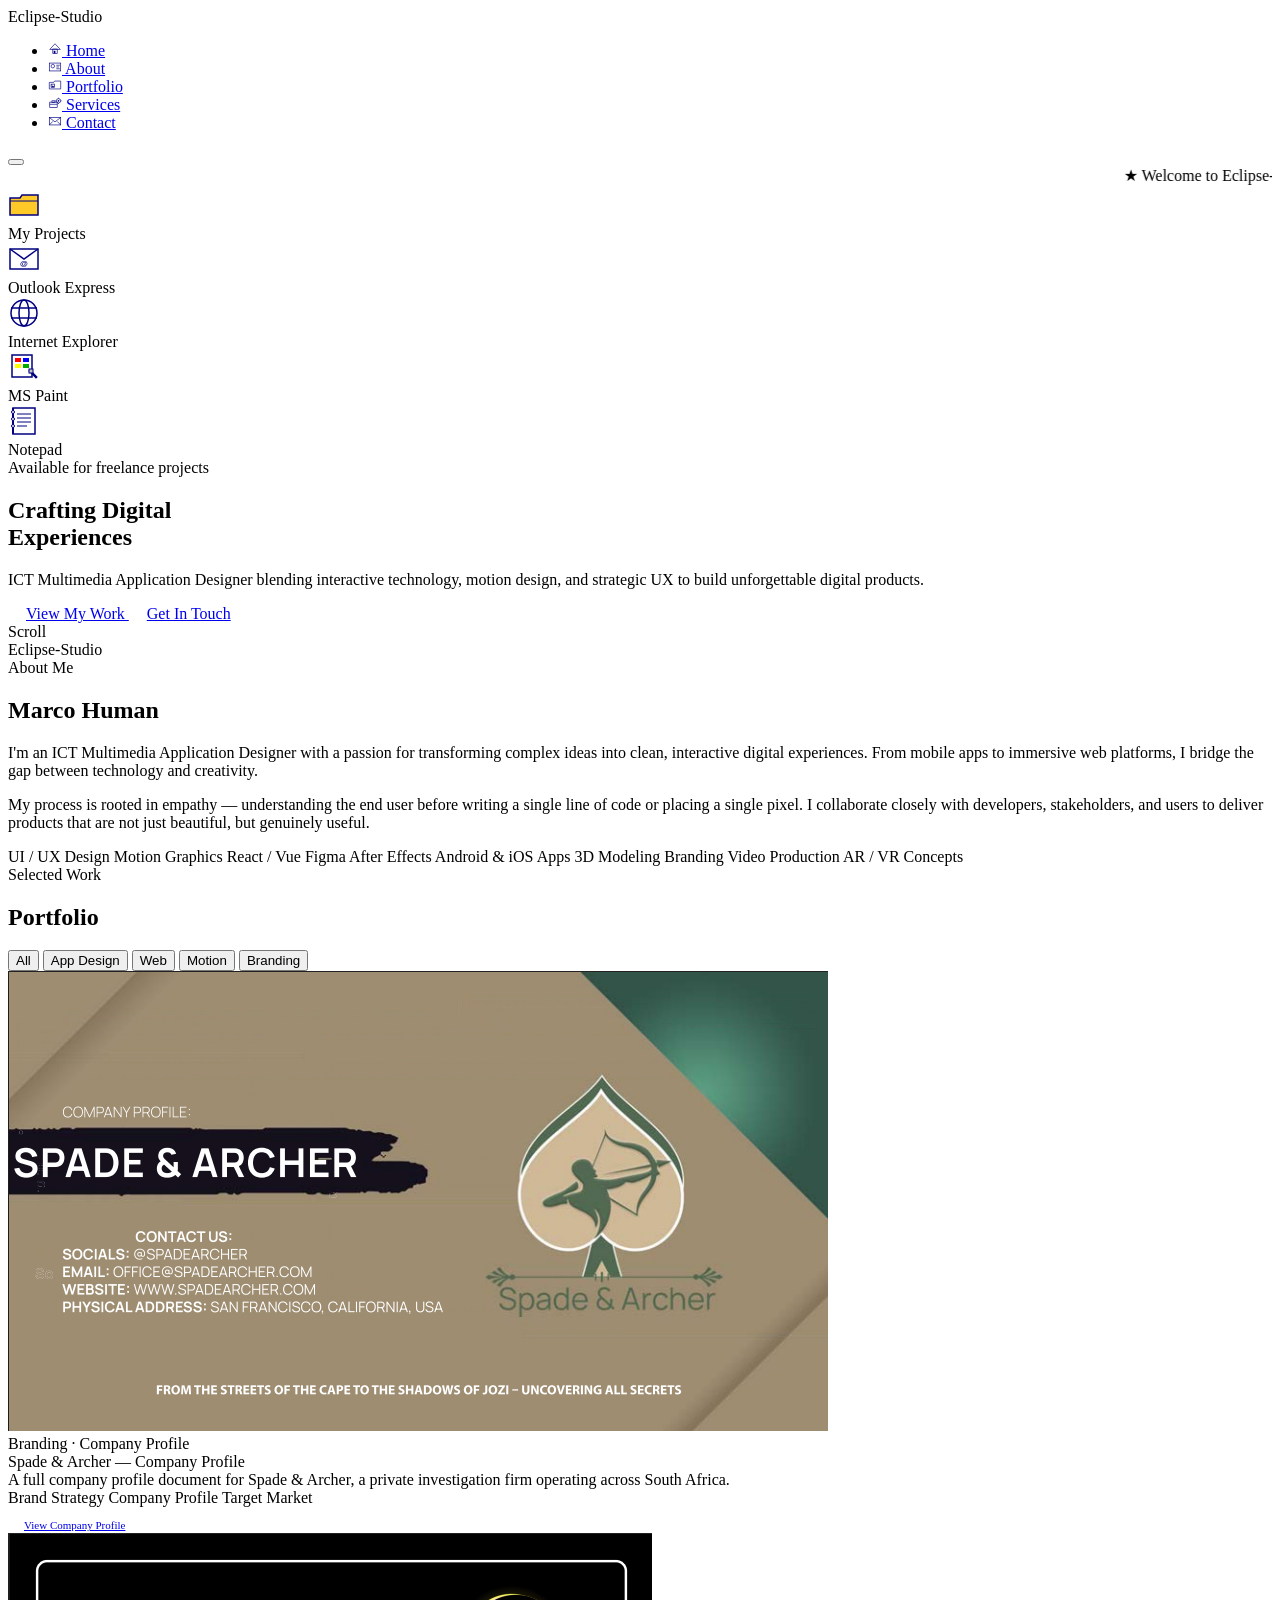
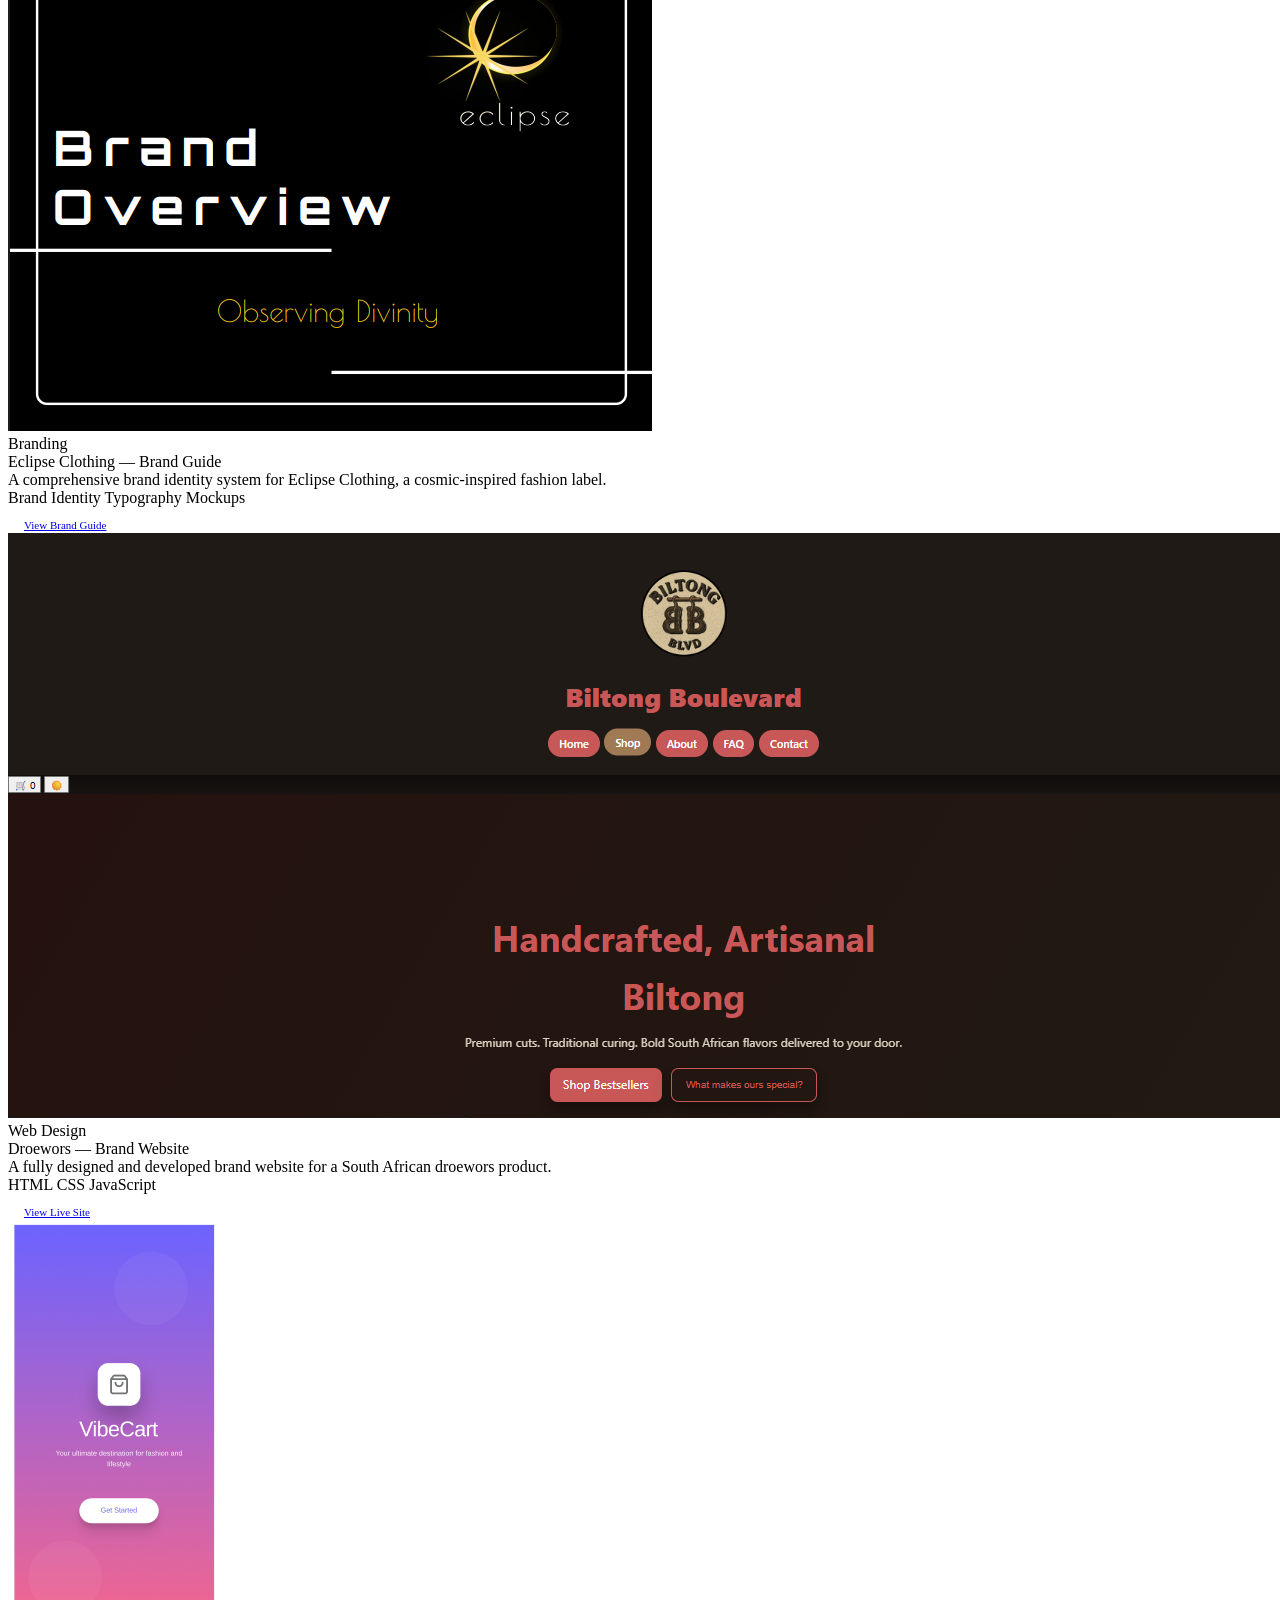
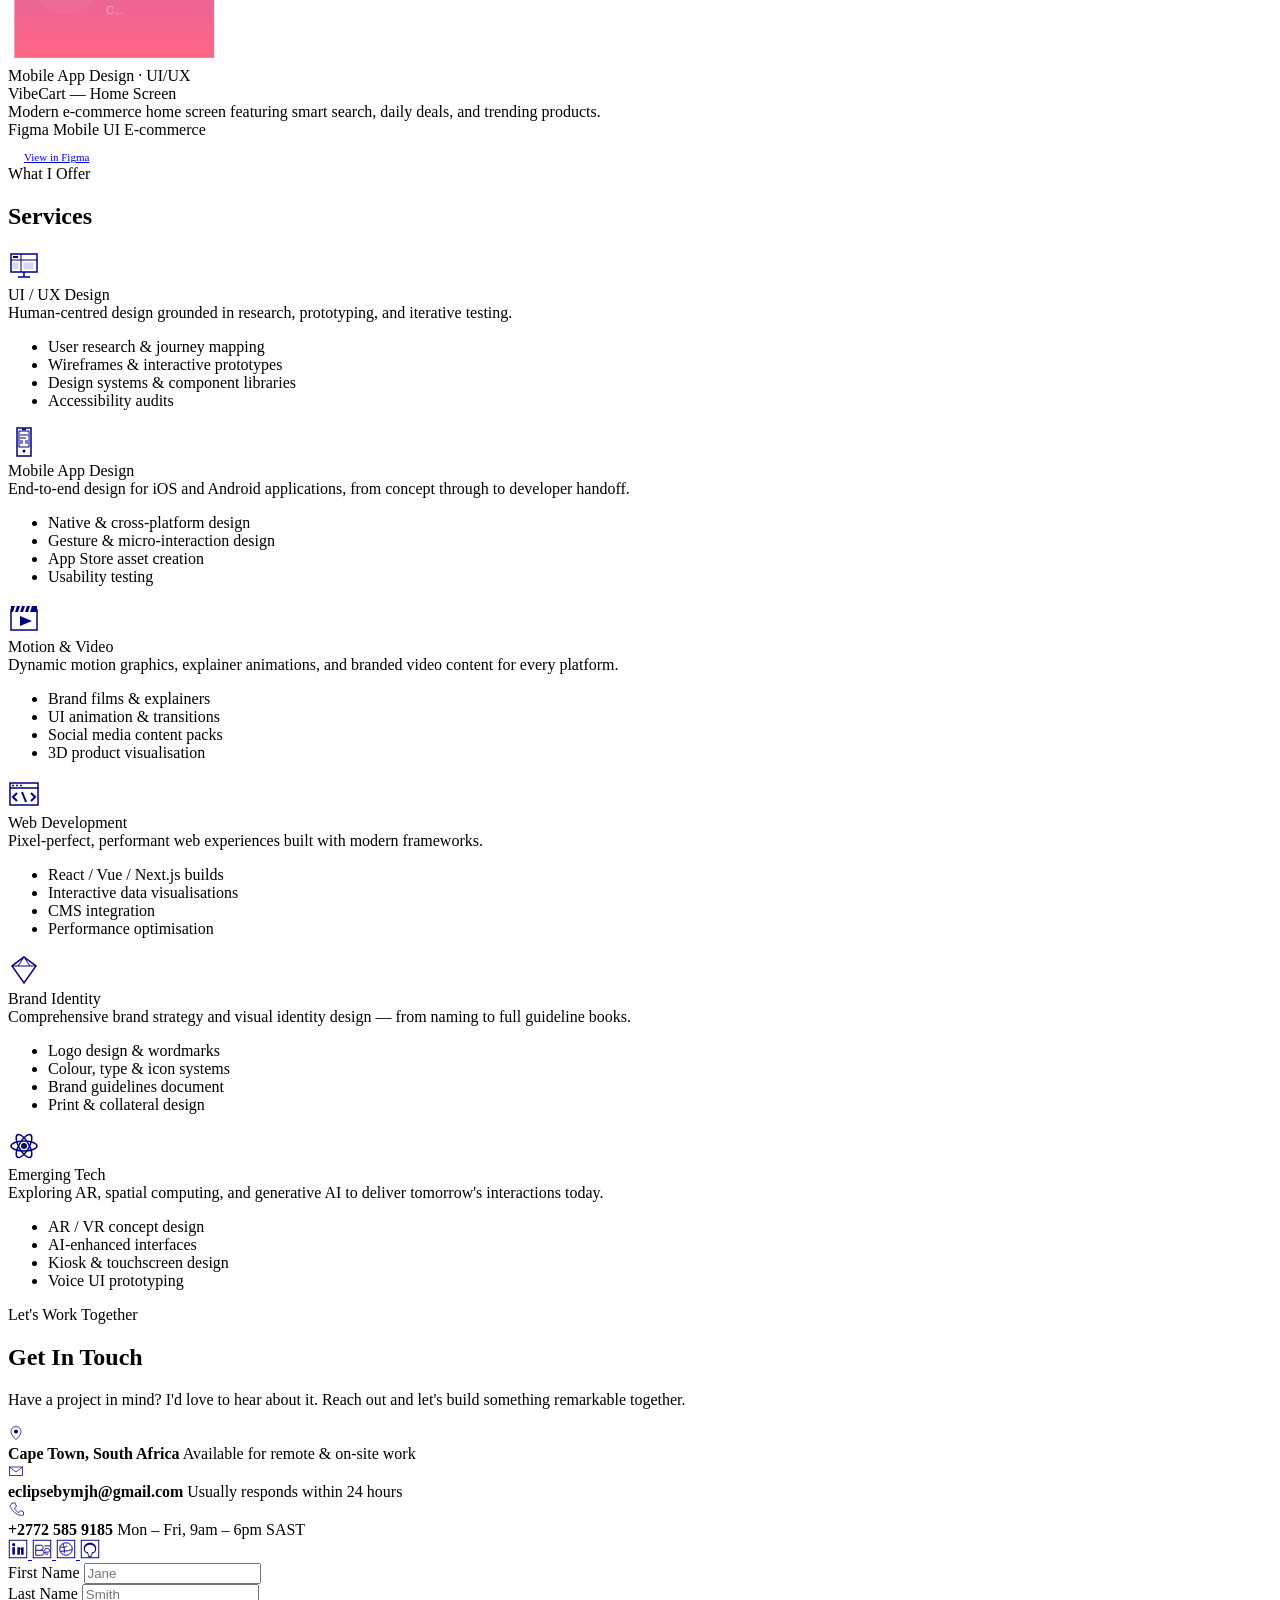
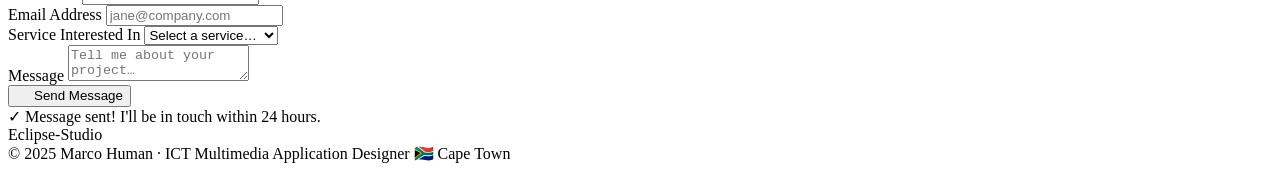
==== commit f70b9efe: "Update index.html" ====
--- a/index.html
+++ b/index.html
@@ -4,31 +4,287 @@
   <meta charset="UTF-8" />
   <meta name="viewport" content="width=device-width, initial-scale=1.0" />
   <title>Marco Human — ICT Multimedia Designer</title>
-  <link rel="preconnect" href="https://fonts.googleapis.com" />
-  <link rel="preconnect" href="https://fonts.gstatic.com" crossorigin />
-  <link href="https://fonts.googleapis.com/css2?family=Syne:wght@400;700;800&family=DM+Sans:ital,wght@0,300;0,400;0,500;1,300&display=swap" rel="stylesheet" />
   <link rel="stylesheet" href="css/style.css" />
 </head>
 <body>
 
-  <!-- Custom Cursor -->
-  <div class="cursor" id="cursor"></div>
-  <div class="cursor-ring" id="cursor-ring"></div>
-
-  <!-- ===== NAVIGATION ===== -->
+  <!-- SVG sprite — must be first in body so <use> can reference it -->
+<svg xmlns="http://www.w3.org/2000/svg" style="display:none">
+
+  <!-- ===================== NAV / TASKBAR ===================== -->
+
+  <!-- icon-home : classic Win95 house -->
+  <symbol id="icon-home" viewBox="0 0 32 32">
+    <rect x="11" y="16" width="10" height="10" fill="none" stroke="#000080" stroke-width="1.5"/>
+    <polygon points="4,17 16,4 28,17" fill="none" stroke="#000080" stroke-width="1.5" stroke-linejoin="miter"/>
+    <rect x="13" y="20" width="4" height="6" fill="#000080"/>
+  </symbol>
+
+  <!-- icon-about : pixel person / ID card -->
+  <symbol id="icon-about" viewBox="0 0 32 32">
+    <rect x="3" y="7" width="26" height="18" rx="0" fill="none" stroke="#000080" stroke-width="1.5"/>
+    <circle cx="11" cy="14" r="4" fill="none" stroke="#000080" stroke-width="1.5"/>
+    <line x1="19" y1="12" x2="27" y2="12" stroke="#000080" stroke-width="1.5"/>
+    <line x1="19" y1="16" x2="25" y2="16" stroke="#000080" stroke-width="1.5"/>
+    <line x1="19" y1="20" x2="27" y2="20" stroke="#000080" stroke-width="1.5"/>
+  </symbol>
+
+  <!-- icon-portfolio : open folder with image -->
+  <symbol id="icon-portfolio" viewBox="0 0 32 32">
+    <path d="M3 10 H13 L15 7 H29 V25 H3 Z" fill="none" stroke="#000080" stroke-width="1.5" stroke-linejoin="miter"/>
+    <rect x="7" y="14" width="8" height="7" fill="none" stroke="#000080" stroke-width="1.5"/>
+    <polygon points="7,21 11,17 15,21" fill="#000080"/>
+    <circle cx="9" cy="16" r="1" fill="#000080"/>
+  </symbol>
+
+  <!-- icon-services : toolbox / wrench + gear -->
+  <symbol id="icon-services" viewBox="0 0 32 32">
+    <rect x="4" y="14" width="17" height="12" rx="0" fill="none" stroke="#000080" stroke-width="1.5"/>
+    <rect x="9" y="11" width="7" height="4" fill="none" stroke="#000080" stroke-width="1.5"/>
+    <line x1="4" y1="19" x2="21" y2="19" stroke="#000080" stroke-width="1.5"/>
+    <circle cx="24" cy="11" r="5" fill="none" stroke="#000080" stroke-width="1.5"/>
+    <circle cx="24" cy="11" r="2" fill="#000080"/>
+    <line x1="24" y1="6"  x2="24" y2="4"  stroke="#000080" stroke-width="1.5"/>
+    <line x1="24" y1="16" x2="24" y2="18" stroke="#000080" stroke-width="1.5"/>
+    <line x1="19" y1="11" x2="17" y2="11" stroke="#000080" stroke-width="1.5"/>
+    <line x1="29" y1="11" x2="31" y2="11" stroke="#000080" stroke-width="1.5"/>
+  </symbol>
+
+  <!-- icon-contact : envelope / letter -->
+  <symbol id="icon-contact" viewBox="0 0 32 32">
+    <rect x="3" y="8" width="26" height="17" fill="none" stroke="#000080" stroke-width="1.5"/>
+    <polyline points="3,8 16,18 29,8" fill="none" stroke="#000080" stroke-width="1.5"/>
+    <line x1="3"  y1="25" x2="11" y2="17" stroke="#000080" stroke-width="1.5"/>
+    <line x1="29" y1="25" x2="21" y2="17" stroke="#000080" stroke-width="1.5"/>
+  </symbol>
+
+  <!-- ===================== DESKTOP ICONS ===================== -->
+
+  <!-- icon-my-projects : yellow folder -->
+  <symbol id="icon-my-projects" viewBox="0 0 32 32">
+    <path d="M2 9 H12 L14 6 H30 V26 H2 Z" fill="#FFCA28" stroke="#000080" stroke-width="1.5" stroke-linejoin="miter"/>
+    <path d="M2 12 H30" stroke="#000080" stroke-width="1"/>
+  </symbol>
+
+  <!-- icon-email-client : old-school e-mail envelope with @ -->
+  <symbol id="icon-email-client" viewBox="0 0 32 32">
+    <rect x="2" y="6" width="28" height="20" fill="white" stroke="#000080" stroke-width="1.5"/>
+    <polyline points="2,6 16,16 30,6" fill="none" stroke="#000080" stroke-width="1.5"/>
+    <text x="16" y="23" font-size="8" text-anchor="middle" fill="#000080" font-family="sans-serif" font-weight="bold">@</text>
+  </symbol>
+
+  <!-- icon-browser : globe with grid = Internet Explorer feel -->
+  <symbol id="icon-browser" viewBox="0 0 32 32">
+    <circle cx="16" cy="16" r="13" fill="none" stroke="#000080" stroke-width="1.5"/>
+    <ellipse cx="16" cy="16" rx="5" ry="13" fill="none" stroke="#000080" stroke-width="1.5"/>
+    <line x1="3"  y1="11" x2="29" y2="11" stroke="#000080" stroke-width="1.5"/>
+    <line x1="3"  y1="21" x2="29" y2="21" stroke="#000080" stroke-width="1.5"/>
+  </symbol>
+
+  <!-- icon-paint : canvas with paint stroke = MS Paint -->
+  <symbol id="icon-paint" viewBox="0 0 32 32">
+    <rect x="4" y="4" width="20" height="22" fill="white" stroke="#000080" stroke-width="1.5"/>
+    <rect x="7" y="7" width="6" height="4" fill="#ff0000"/>
+    <rect x="15" y="7" width="6" height="4" fill="#0000ff"/>
+    <rect x="7" y="13" width="6" height="4" fill="#ffff00"/>
+    <rect x="15" y="13" width="6" height="4" fill="#00aa00"/>
+    <!-- brush handle -->
+    <line x1="22" y1="20" x2="28" y2="26" stroke="#000080" stroke-width="2.5" stroke-linecap="square"/>
+    <rect x="21" y="18" width="4" height="4" fill="#c0c0c0" stroke="#000080" stroke-width="1"/>
+  </symbol>
+
+  <!-- icon-notepad : page with lines -->
+  <symbol id="icon-notepad" viewBox="0 0 32 32">
+    <rect x="5" y="3" width="22" height="26" fill="white" stroke="#000080" stroke-width="1.5"/>
+    <line x1="9"  y1="9"  x2="23" y2="9"  stroke="#000080" stroke-width="1"/>
+    <line x1="9"  y1="13" x2="23" y2="13" stroke="#000080" stroke-width="1"/>
+    <line x1="9"  y1="17" x2="23" y2="17" stroke="#000080" stroke-width="1"/>
+    <line x1="9"  y1="21" x2="19" y2="21" stroke="#000080" stroke-width="1"/>
+    <!-- spiral binding -->
+    <line x1="5" y1="3" x2="5" y2="29" stroke="#000080" stroke-width="2"/>
+    <circle cx="5" cy="7"  r="1.5" fill="white" stroke="#000080" stroke-width="1"/>
+    <circle cx="5" cy="14" r="1.5" fill="white" stroke="#000080" stroke-width="1"/>
+    <circle cx="5" cy="21" r="1.5" fill="white" stroke="#000080" stroke-width="1"/>
+  </symbol>
+
+  <!-- ===================== SERVICES ===================== -->
+
+  <!-- icon-uiux : monitor with wireframe grid -->
+  <symbol id="icon-uiux" viewBox="0 0 32 32">
+    <rect x="3" y="4" width="26" height="18" fill="none" stroke="#000080" stroke-width="1.5"/>
+    <line x1="3"  y1="10" x2="29" y2="10" stroke="#000080" stroke-width="1"/>
+    <line x1="13" y1="4"  x2="13" y2="22" stroke="#000080" stroke-width="1"/>
+    <rect x="16" y="13" width="9" height="6" fill="#000080" opacity="0.15" stroke="#000080" stroke-width="1"/>
+    <rect x="5"  y="13" width="5" height="6" fill="#000080" opacity="0.15" stroke="#000080" stroke-width="1"/>
+    <rect x="5"  y="6"  width="5" height="2" fill="#000080"/>
+    <!-- monitor stand -->
+    <line x1="16" y1="22" x2="16" y2="27" stroke="#000080" stroke-width="1.5"/>
+    <line x1="10" y1="27" x2="22" y2="27" stroke="#000080" stroke-width="1.5"/>
+  </symbol>
+
+  <!-- icon-mobile : phone with screen UI -->
+  <symbol id="icon-mobile" viewBox="0 0 32 32">
+    <rect x="9" y="2" width="14" height="28" rx="0" fill="none" stroke="#000080" stroke-width="1.5"/>
+    <rect x="11" y="5" width="10" height="16" fill="none" stroke="#000080" stroke-width="1"/>
+    <circle cx="16" cy="25" r="1.5" fill="#000080"/>
+    <!-- speaker slot -->
+    <line x1="14" y1="3.5" x2="18" y2="3.5" stroke="#000080" stroke-width="1.5"/>
+    <!-- screen content -->
+    <line x1="12" y1="9"  x2="20" y2="9"  stroke="#000080" stroke-width="1"/>
+    <line x1="12" y1="12" x2="18" y2="12" stroke="#000080" stroke-width="1"/>
+    <rect x="12" y="14" width="3" height="4" fill="#000080" opacity="0.5"/>
+    <rect x="17" y="14" width="3" height="4" fill="#000080" opacity="0.5"/>
+  </symbol>
+
+  <!-- icon-motion : clapperboard / film frame -->
+  <symbol id="icon-motion" viewBox="0 0 32 32">
+    <rect x="3" y="8" width="26" height="20" fill="none" stroke="#000080" stroke-width="1.5"/>
+    <!-- clapperboard top -->
+    <rect x="3" y="4" width="26" height="6" fill="#000080"/>
+    <!-- clapperboard stripes -->
+    <line x1="8"  y1="4" x2="6"  y2="10" stroke="white" stroke-width="2"/>
+    <line x1="13" y1="4" x2="11" y2="10" stroke="white" stroke-width="2"/>
+    <line x1="18" y1="4" x2="16" y2="10" stroke="white" stroke-width="2"/>
+    <line x1="23" y1="4" x2="21" y2="10" stroke="white" stroke-width="2"/>
+    <!-- play button on screen -->
+    <polygon points="12,14 12,24 24,19" fill="#000080"/>
+  </symbol>
+
+  <!-- icon-webdev : code brackets < / > -->
+  <symbol id="icon-webdev" viewBox="0 0 32 32">
+    <rect x="2" y="5" width="28" height="22" fill="none" stroke="#000080" stroke-width="1.5"/>
+    <!-- top bar -->
+    <line x1="2" y1="10" x2="30" y2="10" stroke="#000080" stroke-width="1.5"/>
+    <circle cx="5"  cy="7.5" r="1" fill="#000080"/>
+    <circle cx="9"  cy="7.5" r="1" fill="#000080"/>
+    <circle cx="13" cy="7.5" r="1" fill="#000080"/>
+    <!-- < / > symbols -->
+    <polyline points="9,15 5,19 9,23"  fill="none" stroke="#000080" stroke-width="2" stroke-linejoin="miter"/>
+    <polyline points="23,15 27,19 23,23" fill="none" stroke="#000080" stroke-width="2" stroke-linejoin="miter"/>
+    <line x1="14" y1="14" x2="18" y2="24" stroke="#000080" stroke-width="2"/>
+  </symbol>
+
+  <!-- icon-brand : pen nib / stylized diamond -->
+  <symbol id="icon-brand" viewBox="0 0 32 32">
+    <!-- diamond gem shape -->
+    <polygon points="16,3 28,12 16,29 4,12" fill="none" stroke="#000080" stroke-width="1.5" stroke-linejoin="miter"/>
+    <!-- facet lines -->
+    <line x1="4"  y1="12" x2="28" y2="12" stroke="#000080" stroke-width="1"/>
+    <line x1="16" y1="3"  x2="4"  y2="12" stroke="#000080" stroke-width="1"/>
+    <line x1="16" y1="3"  x2="28" y2="12" stroke="#000080" stroke-width="1"/>
+    <line x1="10" y1="12" x2="16" y2="3"  stroke="#000080" stroke-width="1"/>
+    <line x1="22" y1="12" x2="16" y2="3"  stroke="#000080" stroke-width="1"/>
+  </symbol>
+
+  <!-- icon-emerging : atom / AR circles -->
+  <symbol id="icon-emerging" viewBox="0 0 32 32">
+    <circle cx="16" cy="16" r="3" fill="#000080"/>
+    <ellipse cx="16" cy="16" rx="13" ry="5" fill="none" stroke="#000080" stroke-width="1.5"/>
+    <ellipse cx="16" cy="16" rx="13" ry="5" fill="none" stroke="#000080" stroke-width="1.5" transform="rotate(60 16 16)"/>
+    <ellipse cx="16" cy="16" rx="13" ry="5" fill="none" stroke="#000080" stroke-width="1.5" transform="rotate(-60 16 16)"/>
+  </symbol>
+
+  <!-- ===================== CONTACT ===================== -->
+
+  <!-- icon-location : pin drop -->
+  <symbol id="icon-location" viewBox="0 0 32 32">
+    <path d="M16 3 C10 3 6 8 6 13 C6 21 16 29 16 29 C16 29 26 21 26 13 C26 8 22 3 16 3 Z" fill="none" stroke="#000080" stroke-width="1.5"/>
+    <circle cx="16" cy="13" r="4" fill="#000080"/>
+  </symbol>
+
+  <!-- icon-email : envelope -->
+  <symbol id="icon-email" viewBox="0 0 32 32">
+    <rect x="3" y="8" width="26" height="17" fill="none" stroke="#000080" stroke-width="1.5"/>
+    <polyline points="3,8 16,18 29,8" fill="none" stroke="#000080" stroke-width="1.5"/>
+  </symbol>
+
+  <!-- icon-phone : classic handset -->
+  <symbol id="icon-phone" viewBox="0 0 32 32">
+    <path d="M8 4 H14 L17 11 L13 14 C14 18 18 22 22 23 L25 19 L31 22 V28 C31 28 25 31 16 25 C7 19 4 10 4 10 Z"
+          fill="none" stroke="#000080" stroke-width="1.5" stroke-linejoin="round"/>
+  </symbol>
+
+  <!-- ===================== SOCIAL / LINKS ===================== -->
+
+  <!-- icon-linkedin : stylised "in" box -->
+  <symbol id="icon-linkedin" viewBox="0 0 32 32">
+    <rect x="2" y="2" width="28" height="28" fill="none" stroke="#000080" stroke-width="1.5"/>
+    <rect x="7" y="13" width="4" height="12" fill="#000080"/>
+    <circle cx="9" cy="9" r="2.5" fill="#000080"/>
+    <path d="M15 13 H19 V16 C19 16 20 13 24 13 H25 V25 H21 V19 C21 16 19 16 19 16 V25 H15 Z" fill="#000080"/>
+  </symbol>
+
+  <!-- icon-behance : stylised "Be" -->
+  <symbol id="icon-behance" viewBox="0 0 32 32">
+    <rect x="2" y="2" width="28" height="28" fill="none" stroke="#000080" stroke-width="1.5"/>
+    <path d="M6 10 H14 C17 10 18 12 18 14 C18 16 17 17 15 17.5 C18 18 19 19.5 19 22 C19 25 17 26 14 26 H6 Z"
+          fill="none" stroke="#000080" stroke-width="1.5"/>
+    <line x1="6"  y1="18" x2="17" y2="18" stroke="#000080" stroke-width="1.5"/>
+    <line x1="20" y1="11" x2="29" y2="11" stroke="#000080" stroke-width="1.5"/>
+    <path d="M20 19 C20 15 24 14 27 16 C29 17.5 29 20 26 21 H20" fill="none" stroke="#000080" stroke-width="1.5"/>
+    <path d="M20 21 C20 24 23 25 26 24" fill="none" stroke="#000080" stroke-width="1.5"/>
+  </symbol>
+
+  <!-- icon-dribbble : circle with swooshes -->
+  <symbol id="icon-dribbble" viewBox="0 0 32 32">
+    <rect x="2" y="2" width="28" height="28" fill="none" stroke="#000080" stroke-width="1.5"/>
+    <circle cx="16" cy="16" r="10" fill="none" stroke="#000080" stroke-width="1.5"/>
+    <path d="M6 12 C10 14 14 14 18 11" fill="none" stroke="#000080" stroke-width="1.5"/>
+    <path d="M11 7 C13 12 14 17 13 23" fill="none" stroke="#000080" stroke-width="1.5"/>
+    <path d="M7 20 C11 19 18 20 25 17" fill="none" stroke="#000080" stroke-width="1.5"/>
+  </symbol>
+
+  <!-- icon-github : pixel octocat silhouette -->
+  <symbol id="icon-github" viewBox="0 0 32 32">
+    <rect x="2" y="2" width="28" height="28" fill="none" stroke="#000080" stroke-width="1.5"/>
+    <path d="M16 6 C10 6 6 10 6 15 C6 19 8 22 12 23 C12 23 12 22 12 21 C9 21 8 19 8 15 C8 12 11 9 16 9 C21 9 24 12 24 15 C24 19 23 21 20 21 C20 22 20 23 20 23 C24 22 26 19 26 15 C26 10 22 6 16 6 Z" fill="#000080"/>
+    <path d="M12 21 C12 23 13 25 14 26 L14 29 L16 28 L18 29 L18 26 C19 25 20 23 20 21" fill="none" stroke="#000080" stroke-width="1.5"/>
+  </symbol>
+
+  </svg>
+  <!-- ===== TASKBAR ===== -->
   <nav id="navbar">
     <div class="logo">Eclipse-Studio</div>
+    <ul class="nav-links" id="navLinks">
+      <li><a href="#home"><svg width="14" height="14"><use href="#icon-home"></use></svg> Home</a></li>
+      <li><a href="#about"><svg width="14" height="14"><use href="#icon-about"></use></svg> About</a></li>
+      <li><a href="#portfolio"><svg width="14" height="14"><use href="#icon-portfolio"></use></svg> Portfolio</a></li>
+      <li><a href="#services"><svg width="14" height="14"><use href="#icon-services"></use></svg> Services</a></li>
+      <li><a href="#contact"><svg width="14" height="14"><use href="#icon-contact"></use></svg> Contact</a></li>
+    </ul>
     <button class="hamburger" id="hamburger" aria-label="Toggle menu">
       <span></span><span></span><span></span>
     </button>
-    <ul class="nav-links" id="navLinks">
-      <li><a href="#home">Home</a></li>
-      <li><a href="#about">About</a></li>
-      <li><a href="#portfolio">Portfolio</a></li>
-      <li><a href="#services">Services</a></li>
-      <li><a href="#contact">Contact</a></li>
-    </ul>
   </nav>
+
+  <!-- ===== MARQUEE BAR ===== -->
+  <div class="win-marquee-bar">
+    <marquee>★ Welcome to Eclipse-Studio — ICT Multimedia Application Designer · Cape Town, South Africa · Available for freelance · Web · Branding · Motion · Apps · eclipsebymjh@gmail.com ★</marquee>
+  </div>
+
+  <!-- ===== DESKTOP ICONS ===== -->
+  <div class="win-desktop-icons">
+    <div class="win-icon">
+      <div class="win-icon-img"><svg width="32" height="32"><use href="#icon-my-projects"></use></svg></div>
+      <div class="win-icon-label">My Projects</div>
+    </div>
+    <div class="win-icon">
+      <div class="win-icon-img"><svg width="32" height="32"><use href="#icon-email-client"></use></svg></div>
+      <div class="win-icon-label">Outlook Express</div>
+    </div>
+    <div class="win-icon">
+      <div class="win-icon-img"><svg width="32" height="32"><use href="#icon-browser"></use></svg></div>
+      <div class="win-icon-label">Internet Explorer</div>
+    </div>
+    <div class="win-icon">
+      <div class="win-icon-img"><svg width="32" height="32"><use href="#icon-paint"></use></svg></div>
+      <div class="win-icon-label">MS Paint</div>
+    </div>
+    <div class="win-icon">
+      <div class="win-icon-img"><svg width="32" height="32"><use href="#icon-notepad"></use></svg></div>
+      <div class="win-icon-label">Notepad</div>
+    </div>
+  </div>
 
   <!-- ===== HOME ===== -->
   <section id="home">
@@ -38,28 +294,33 @@
       <div class="kb-slide kb-slide-3"></div>
     </div>
     <div class="hero-overlay"></div>
-
     <div class="home-bg-grid"></div>
     <div class="orb orb-1"></div>
     <div class="orb orb-2"></div>
     <div class="orb orb-3"></div>
 
     <div class="hero-content">
-      <div class="tag-pill hero-entry">
-        <span class="pulse-dot"></span>
-        Available for freelance projects
-      </div>
-      <h1 class="hero-entry-2">
-        Crafting Digital<br>
-        <span class="gradient-text">Experiences</span>
-      </h1>
-      <p class="hero-sub hero-entry-3">
-        ICT Multimedia Application Designer blending interactive technology,
-        motion design, and strategic UX to build unforgettable digital products.
-      </p>
-      <div class="cta-group hero-entry-4">
-        <a href="#portfolio" class="btn-primary">View My Work</a>
-        <a href="#contact" class="btn-outline">Get In Touch</a>
+      <div class="hero-content-inner">
+        <div class="tag-pill hero-entry">
+          <span class="pulse-dot"></span>
+          Available for freelance projects
+        </div>
+        <h1 class="hero-entry-2">
+          Crafting Digital<br>
+          <span class="gradient-text">Experiences</span>
+        </h1>
+        <p class="hero-sub hero-entry-3">
+          ICT Multimedia Application Designer blending interactive technology,
+          motion design, and strategic UX to build unforgettable digital products.
+        </p>
+        <div class="cta-group hero-entry-4">
+          <a href="#portfolio" class="btn-primary">
+            <svg width="14" height="14" style="margin-right:4px;vertical-align:middle"><use href="#icon-folder-open"></use></svg>View My Work
+          </a>
+          <a href="#contact" class="btn-outline">
+            <svg width="14" height="14" style="margin-right:4px;vertical-align:middle"><use href="#icon-send"></use></svg>Get In Touch
+          </a>
+        </div>
       </div>
     </div>
 
@@ -93,14 +354,14 @@
           line of code or placing a single pixel. I collaborate closely with developers,
           stakeholders, and users to deliver products that are not just beautiful, but genuinely useful.
         </p>
-        
+
         <div class="skills-grid reveal delay-3">
           <span class="skill-chip">UI / UX Design</span>
           <span class="skill-chip">Motion Graphics</span>
           <span class="skill-chip">React / Vue</span>
           <span class="skill-chip">Figma</span>
           <span class="skill-chip">After Effects</span>
-          <span class="skill-chip">Android & iOS Apps</span>
+          <span class="skill-chip">Android &amp; iOS Apps</span>
           <span class="skill-chip">3D Modeling</span>
           <span class="skill-chip">Branding</span>
           <span class="skill-chip">Video Production</span>
@@ -110,163 +371,122 @@
     </div>
   </section>
 
-<!-- ===== PORTFOLIO ===== -->
-<section id="portfolio">
-  <div class="container">
-    <div class="section-label reveal">Selected Work</div>
-    <h2 class="section-title reveal delay-1">Portfolio</h2>
-
-    <div class="portfolio-filter reveal delay-2">
-      <button class="filter-btn active" data-filter="all">All</button>
-      <button class="filter-btn" data-filter="app">App Design</button>
-      <button class="filter-btn" data-filter="web">Web</button>
-      <button class="filter-btn" data-filter="motion">Motion</button>
-      <button class="filter-btn" data-filter="brand">Branding</button>
-    </div>
-
-    <div class="portfolio-grid" id="projectGrid">
-
-      <!-- Spade & Archer -->
-      <div class="project-card reveal delay-3" data-cat="brand">
-        <div class="project-thumb">
-          <img src="images/SpadeandArcher.png" alt="Spade & Archer Company Profile">
-        </div>
-        <div class="project-info">
-          <div class="project-cat">Branding · Company Profile</div>
-          <div class="project-name">Spade & Archer — Company Profile</div>
-          <div class="project-desc">
-            A full company profile document for Spade & Archer, a private 
-            investigation firm operating across South Africa. Includes 
-            mission statement, core values, products and services, 
-            target market personas, and contact information.
-          </div>
-          <div class="project-tags">
-            <span class="project-tag">Brand Strategy</span>
-            <span class="project-tag">Company Profile</span>
-            <span class="project-tag">Target Market</span>
-          </div>
-          <div style="margin-top: 16px;">
-            <a href="assets/Company_Profile_Spade_and_Archer.pdf" target="_blank" class="btn-primary" style="font-size:0.85rem; padding: 8px 18px;">
-              View Company Profile →
-            </a>
-          </div>
-        </div>
+  <!-- ===== PORTFOLIO ===== -->
+  <section id="portfolio">
+    <div class="container">
+      <div class="section-label reveal">Selected Work</div>
+      <h2 class="section-title reveal delay-1">Portfolio</h2>
+
+      <div class="portfolio-filter reveal delay-2">
+        <button class="filter-btn active" data-filter="all">All</button>
+        <button class="filter-btn" data-filter="app">App Design</button>
+        <button class="filter-btn" data-filter="web">Web</button>
+        <button class="filter-btn" data-filter="motion">Motion</button>
+        <button class="filter-btn" data-filter="brand">Branding</button>
       </div>
 
-      <!-- Eclipse Clothing -->
-      <div class="project-card reveal delay-2" data-cat="brand">
-        <div class="project-thumb">
-          <img src="images/Eclipse.png" alt="Eclipse Clothing Brand Guide">
-        </div>
-        <div class="project-info">
-          <div class="project-cat">Branding</div>
-          <div class="project-name">Eclipse Clothing — Brand Guide</div>
-          <div class="project-desc">
-            A comprehensive brand identity system for Eclipse Clothing, 
-            a cosmic-inspired fashion label. Covers logo variations, 
-            colour palette, typography hierarchy, brand personality, 
-            logo usage guidelines, digital and print specifications, 
-            and apparel mockups.
-          </div>
-          <div class="project-tags">
-            <span class="project-tag">Brand Identity</span>
-            <span class="project-tag">Typography</span>
-            <span class="project-tag">Mockups</span>
-          </div>
-          <div style="margin-top: 16px;">
-            <a href="assets/BusinessY-BrandGuide.pdf" target="_blank" class="btn-primary" style="font-size:0.85rem; padding: 8px 18px;">
-              View Brand Guide →
-            </a>
-          </div>
-        </div>
+      <div class="portfolio-grid" id="projectGrid">
+
+        <!-- Spade & Archer -->
+        <div class="project-card reveal delay-3" data-cat="brand">
+          <div class="project-thumb">
+            <img src="images/SpadeandArcher.png" alt="Spade &amp; Archer Company Profile">
+          </div>
+          <div class="project-info">
+            <div class="project-cat">Branding · Company Profile</div>
+            <div class="project-name">Spade &amp; Archer — Company Profile</div>
+            <div class="project-desc">
+              A full company profile document for Spade &amp; Archer, a private
+              investigation firm operating across South Africa.
+            </div>
+            <div class="project-tags">
+              <span class="project-tag">Brand Strategy</span>
+              <span class="project-tag">Company Profile</span>
+              <span class="project-tag">Target Market</span>
+            </div>
+            <div style="margin-top: 8px;">
+              <a href="assets/Company_Profile_Spade_and_Archer.pdf" target="_blank" class="btn-primary" style="font-size:11px;">
+                <svg width="12" height="12" style="margin-right:4px;vertical-align:middle"><use href="#icon-doc"></use></svg>View Company Profile
+              </a>
+            </div>
+          </div>
+        </div>
+
+        <!-- Eclipse Clothing -->
+        <div class="project-card reveal delay-2" data-cat="brand">
+          <div class="project-thumb">
+            <img src="images/Eclipse.png" alt="Eclipse Clothing Brand Guide">
+          </div>
+          <div class="project-info">
+            <div class="project-cat">Branding</div>
+            <div class="project-name">Eclipse Clothing — Brand Guide</div>
+            <div class="project-desc">
+              A comprehensive brand identity system for Eclipse Clothing, a cosmic-inspired fashion label.
+            </div>
+            <div class="project-tags">
+              <span class="project-tag">Brand Identity</span>
+              <span class="project-tag">Typography</span>
+              <span class="project-tag">Mockups</span>
+            </div>
+            <div style="margin-top: 8px;">
+              <a href="assets/BusinessY-BrandGuide.pdf" target="_blank" class="btn-primary" style="font-size:11px;">
+                <svg width="12" height="12" style="margin-right:4px;vertical-align:middle"><use href="#icon-doc"></use></svg>View Brand Guide
+              </a>
+            </div>
+          </div>
+        </div>
+
+        <!-- Droewors -->
+        <div class="project-card reveal delay-1" data-cat="web">
+          <div class="project-thumb">
+            <img src="images/droewors-preview.png" alt="Droewors Website">
+          </div>
+          <div class="project-info">
+            <div class="project-cat">Web Design</div>
+            <div class="project-name">Droewors — Brand Website</div>
+            <div class="project-desc">
+              A fully designed and developed brand website for a South African droewors product.
+            </div>
+            <div class="project-tags">
+              <span class="project-tag">HTML</span>
+              <span class="project-tag">CSS</span>
+              <span class="project-tag">JavaScript</span>
+            </div>
+            <div style="margin-top: 8px;">
+              <a href="droewors/Homepage.html" target="_blank" class="btn-primary" style="font-size:11px;">
+                <svg width="12" height="12" style="margin-right:4px;vertical-align:middle"><use href="#icon-globe"></use></svg>View Live Site
+              </a>
+            </div>
+          </div>
+        </div>
+
+        <!-- VibeCart -->
+        <div class="project-card reveal delay-1" data-cat="app">
+          <div class="project-thumb tall">
+            <img src="images/VibeCart.png" alt="VibeCart Home Screen">
+          </div>
+          <div class="project-info">
+            <div class="project-cat">Mobile App Design · UI/UX</div>
+            <div class="project-name">VibeCart — Home Screen</div>
+            <div class="project-desc">
+              Modern e-commerce home screen featuring smart search, daily deals, and trending products.
+            </div>
+            <div class="project-tags">
+              <span class="project-tag">Figma</span>
+              <span class="project-tag">Mobile UI</span>
+              <span class="project-tag">E-commerce</span>
+            </div>
+            <div style="margin-top: 8px;">
+              <a href="https://www.figma.com/proto/8tj8niEmRKnP3D1KATriZn/VibeCart?node-id=31-325&t=qXIGUrkR57Sx52mo-1" target="_blank" class="btn-primary" style="font-size:11px;">
+                <svg width="12" height="12" style="margin-right:4px;vertical-align:middle"><use href="#icon-link"></use></svg>View in Figma
+              </a>
+            </div>
+          </div>
+        </div>
+
       </div>
-
-      <!-- Droewors -->
-      <div class="project-card reveal delay-1" data-cat="web">
-        <div class="project-thumb">
-          <img src="images/droewors-preview.png" alt="Droewors Website">
-        </div>
-        <div class="project-info">
-          <div class="project-cat">Web Design</div>
-          <div class="project-name">Droewors — Brand Website</div>
-          <div class="project-desc">
-            A fully designed and developed brand website for a South African 
-            droewors product. Features product showcasing, brand identity, 
-            and a responsive layout built with HTML, CSS and JavaScript.
-          </div>
-          <div class="project-tags">
-            <span class="project-tag">HTML</span>
-            <span class="project-tag">CSS</span>
-            <span class="project-tag">JavaScript</span>
-          </div>
-          <div style="margin-top: 16px;">
-            <a href="droewors/Homepage.html" target="_blank" class="btn-primary" style="font-size:0.85rem; padding: 8px 18px;">
-              View Live Site →
-            </a>
-          </div>
-        </div>
-      </div>
-
-<div class="project-card reveal delay-1" data-cat="app">
-  <div class="project-thumb tall">
-    <img src="images/VibeCart.png" alt="Fashion Lover Home Screen">
-  </div>
-  <div class="project-info">
-    <div class="project-cat">Mobile App Design • UI/UX</div>
-    <div class="project-name">VibeCart — Home Screen</div>
-    <div class="project-desc">
-      Modern e-commerce home screen featuring personalized greeting, smart search, 
-      category navigation, daily deals, and trending products.
-    </div>
-    <div class="project-tags">
-      <span class="project-tag">Figma</span>
-      <span class="project-tag">Mobile UI</span>
-      <span class="project-tag">E-commerce</span>
-    </div>
-    
-    <div style="margin-top: 20px;">
-      <a href="https://www.figma.com/proto/8tj8niEmRKnP3D1KATriZn/VibeCart?node-id=31-325&t=qXIGUrkR57Sx52mo-1" target="_blank" class="btn-primary" style="font-size:0.85rem; padding: 9px 20px;">
-        View in Figma →
-      </a>
-    </div>
-  </div>
-</div>
-
-      <!-- MedTrack -->
-      <div class="project-card reveal" data-cat="app">
-        <div class="project-thumb">
-          <div class="thumb-bg">💊</div>
-        </div>
-        <div class="project-info">
-          <div class="project-cat">App Design</div>
-          <div class="project-name">MedTrack — Health App</div>
-          <div class="project-desc">Medication management app with appointment scheduling and family health records for clinics in rural SA.</div>
-          <div class="project-tags">
-            <span class="project-tag">Figma</span>
-            <span class="project-tag">Flutter</span>
-          </div>
-        </div>
-      </div>
-
-      <!-- Ember -->
-      <div class="project-card reveal delay-1" data-cat="web">
-        <div class="project-thumb">
-          <div class="thumb-bg">🛍️</div>
-        </div>
-        <div class="project-info">
-          <div class="project-cat">Web Design</div>
-          <div class="project-name">Ember — Artisan Commerce</div>
-          <div class="project-desc">Boutique e-commerce experience for South African artisans, with AR product preview and rich storytelling.</div>
-          <div class="project-tags">
-            <span class="project-tag">Next.js</span>
-            <span class="project-tag">Three.js</span>
-          </div>
-        </div>
-      </div>
-
-    </div>
-  </div>
-</section>
+    </div>
+  </section>
 
   <!-- ===== SERVICES ===== -->
   <section id="services">
@@ -275,39 +495,30 @@
       <h2 class="section-title reveal delay-1">Services</h2>
 
       <div class="services-grid">
-        <!-- Services with SVG icons (unchanged from previous version) -->
+
         <div class="service-card reveal">
           <div class="service-icon">
-            <svg width="58" height="58" viewBox="0 0 48 48" fill="none" xmlns="http://www.w3.org/2000/svg">
-              <rect x="8" y="10" width="32" height="28" rx="3" stroke="#aa00ff" stroke-width="2.5"/>
-              <path d="M8 18H40" stroke="#aa00ff" stroke-width="2"/>
-              <rect x="14" y="24" width="8" height="8" rx="1" stroke="#aa00ff" stroke-width="2"/>
-              <rect x="26" y="24" width="8" height="4" rx="1" stroke="#aa00ff" stroke-width="2"/>
-            </svg>
+            <svg width="32" height="32"><use href="#icon-uiux"></use></svg>
           </div>
           <div class="service-name">UI / UX Design</div>
           <div class="service-desc">Human-centred design grounded in research, prototyping, and iterative testing.</div>
           <ul class="service-list">
-            <li>User research & journey mapping</li>
-            <li>Wireframes & interactive prototypes</li>
-            <li>Design systems & component libraries</li>
+            <li>User research &amp; journey mapping</li>
+            <li>Wireframes &amp; interactive prototypes</li>
+            <li>Design systems &amp; component libraries</li>
             <li>Accessibility audits</li>
           </ul>
         </div>
 
         <div class="service-card reveal delay-1">
           <div class="service-icon">
-            <svg width="58" height="58" viewBox="0 0 48 48" fill="none" xmlns="http://www.w3.org/2000/svg">
-              <rect x="14" y="8" width="20" height="32" rx="4" stroke="#aa00ff" stroke-width="2.5"/>
-              <rect x="19" y="12" width="10" height="2" rx="1" fill="#aa00ff"/>
-              <circle cx="24" cy="36" r="2" fill="#aa00ff"/>
-            </svg>
+            <svg width="32" height="32"><use href="#icon-mobile"></use></svg>
           </div>
           <div class="service-name">Mobile App Design</div>
           <div class="service-desc">End-to-end design for iOS and Android applications, from concept through to developer handoff.</div>
           <ul class="service-list">
-            <li>Native & cross-platform design</li>
-            <li>Gesture & micro-interaction design</li>
+            <li>Native &amp; cross-platform design</li>
+            <li>Gesture &amp; micro-interaction design</li>
             <li>App Store asset creation</li>
             <li>Usability testing</li>
           </ul>
@@ -315,17 +526,13 @@
 
         <div class="service-card reveal delay-2">
           <div class="service-icon">
-            <svg width="58" height="58" viewBox="0 0 48 48" fill="none" xmlns="http://www.w3.org/2000/svg">
-              <rect x="10" y="14" width="28" height="20" rx="3" stroke="#aa00ff" stroke-width="2.5"/>
-              <polygon points="20,20 20,28 30,24" fill="#aa00ff"/>
-              <path d="M34 18 L38 18 L38 30 L34 30" stroke="#aa00ff" stroke-width="2.5" stroke-linejoin="round"/>
-            </svg>
-          </div>
-          <div class="service-name">Motion & Video</div>
+            <svg width="32" height="32"><use href="#icon-motion"></use></svg>
+          </div>
+          <div class="service-name">Motion &amp; Video</div>
           <div class="service-desc">Dynamic motion graphics, explainer animations, and branded video content for every platform.</div>
           <ul class="service-list">
-            <li>Brand films & explainers</li>
-            <li>UI animation & transitions</li>
+            <li>Brand films &amp; explainers</li>
+            <li>UI animation &amp; transitions</li>
             <li>Social media content packs</li>
             <li>3D product visualisation</li>
           </ul>
@@ -333,15 +540,10 @@
 
         <div class="service-card reveal">
           <div class="service-icon">
-            <svg width="58" height="58" viewBox="0 0 48 48" fill="none" xmlns="http://www.w3.org/2000/svg">
-              <rect x="8" y="12" width="32" height="24" rx="3" stroke="#aa00ff" stroke-width="2.5"/>
-              <path d="M14 20 L18 26 L14 32" stroke="#aa00ff" stroke-width="2.5" stroke-linejoin="round"/>
-              <path d="M24 20 L26 32" stroke="#aa00ff" stroke-width="2.5"/>
-              <path d="M34 20 L30 26 L34 32" stroke="#aa00ff" stroke-width="2.5" stroke-linejoin="round"/>
-            </svg>
+            <svg width="32" height="32"><use href="#icon-webdev"></use></svg>
           </div>
           <div class="service-name">Web Development</div>
-          <div class="service-desc">Pixel-perfect, performant web experiences built with modern frameworks — designed and coded in-house.</div>
+          <div class="service-desc">Pixel-perfect, performant web experiences built with modern frameworks.</div>
           <ul class="service-list">
             <li>React / Vue / Next.js builds</li>
             <li>Interactive data visualisations</li>
@@ -352,77 +554,32 @@
 
         <div class="service-card reveal delay-1">
           <div class="service-icon">
-            <svg width="58" height="58" viewBox="0 0 48 48" fill="none" xmlns="http://www.w3.org/2000/svg">
-              <circle cx="24" cy="24" r="16" stroke="#aa00ff" stroke-width="2.5"/>
-              <path d="M18 18 L30 30" stroke="#aa00ff" stroke-width="2"/>
-              <path d="M30 18 L18 30" stroke="#aa00ff" stroke-width="2"/>
-              <circle cx="24" cy="24" r="6" stroke="#aa00ff" stroke-width="2"/>
-            </svg>
+            <svg width="32" height="32"><use href="#icon-brand"></use></svg>
           </div>
           <div class="service-name">Brand Identity</div>
           <div class="service-desc">Comprehensive brand strategy and visual identity design — from naming to full guideline books.</div>
           <ul class="service-list">
-            <li>Logo design & wordmarks</li>
-            <li>Colour, type & icon systems</li>
+            <li>Logo design &amp; wordmarks</li>
+            <li>Colour, type &amp; icon systems</li>
             <li>Brand guidelines document</li>
-            <li>Print & collateral design</li>
+            <li>Print &amp; collateral design</li>
           </ul>
         </div>
 
         <div class="service-card reveal delay-2">
           <div class="service-icon">
-            <svg width="58" height="58" viewBox="0 0 48 48" fill="none" xmlns="http://www.w3.org/2000/svg">
-              <path d="M24 10 L34 20 L34 28 L24 38 L14 28 L14 20 Z" stroke="#aa00ff" stroke-width="2.5"/>
-              <circle cx="24" cy="20" r="4" stroke="#aa00ff" stroke-width="2"/>
-              <path d="M20 30 H28" stroke="#aa00ff" stroke-width="2"/>
-            </svg>
+            <svg width="32" height="32"><use href="#icon-emerging"></use></svg>
           </div>
           <div class="service-name">Emerging Tech</div>
           <div class="service-desc">Exploring AR, spatial computing, and generative AI to deliver tomorrow's interactions today.</div>
           <ul class="service-list">
             <li>AR / VR concept design</li>
             <li>AI-enhanced interfaces</li>
-            <li>Kiosk & touchscreen design</li>
+            <li>Kiosk &amp; touchscreen design</li>
             <li>Voice UI prototyping</li>
           </ul>
         </div>
-      </div>
-
-      <!-- Pricing -->
-      <div class="pricing-row">
-        <div class="price-card reveal">
-          <div class="price-tier">Starter</div>
-          <div class="price-amount"><sup>R</sup>8 500</div>
-          <div class="price-period">per project</div>
-          <div class="price-divider"></div>
-          <div class="price-feature">Up to 5 screens / pages</div>
-          <div class="price-feature">UI design only</div>
-          <div class="price-feature">1 revision round</div>
-          <div class="price-feature">Figma file delivery</div>
-          <a href="#contact" class="btn-outline btn-block">Get Started</a>
-        </div>
-        <div class="price-card featured-price reveal delay-1">
-          <div class="price-tier">Professional</div>
-          <div class="price-amount"><sup>R</sup>22 000</div>
-          <div class="price-period">per project</div>
-          <div class="price-divider"></div>
-          <div class="price-feature">Up to 20 screens / pages</div>
-          <div class="price-feature">UI + UX research</div>
-          <div class="price-feature">3 revision rounds</div>
-          <div class="price-feature">Prototype + dev handoff</div>
-          <a href="#contact" class="btn-primary btn-block">Get Started</a>
-        </div>
-        <div class="price-card reveal delay-2">
-          <div class="price-tier">Enterprise</div>
-          <div class="price-amount">Custom</div>
-          <div class="price-period">let's talk</div>
-          <div class="price-divider"></div>
-          <div class="price-feature">Full product design</div>
-          <div class="price-feature">UX strategy & workshops</div>
-          <div class="price-feature">Ongoing retainer option</div>
-          <div class="price-feature">Development collaboration</div>
-          <a href="#contact" class="btn-outline btn-block">Contact Me</a>
-        </div>
+
       </div>
     </div>
   </section>
@@ -436,28 +593,20 @@
       <div class="contact-grid">
         <div class="contact-info reveal delay-1">
           <p class="body-text">Have a project in mind? I'd love to hear about it. Reach out and let's build something remarkable together.</p>
-          
+
           <div class="contact-item">
             <div class="contact-icon">
-              <!-- Location Icon -->
-              <svg width="32" height="32" viewBox="0 0 24 24" fill="none" xmlns="http://www.w3.org/2000/svg">
-                <path d="M12 2C8.13 2 5 5.13 5 9C5 14 12 22 12 22C12 22 19 14 19 9C19 5.13 15.87 2 12 2Z" stroke="#aa00ff" stroke-width="2" stroke-linejoin="round"/>
-                <circle cx="12" cy="9" r="3" stroke="#aa00ff" stroke-width="2"/>
-              </svg>
+              <svg width="16" height="16"><use href="#icon-location"></use></svg>
             </div>
             <div class="contact-detail">
               <strong>Cape Town, South Africa</strong>
-              Available for remote & on-site work
+              Available for remote &amp; on-site work
             </div>
           </div>
 
           <div class="contact-item">
             <div class="contact-icon">
-              <!-- Email Icon -->
-              <svg width="32" height="32" viewBox="0 0 24 24" fill="none" xmlns="http://www.w3.org/2000/svg">
-                <rect x="3" y="5" width="18" height="14" rx="2" stroke="#aa00ff" stroke-width="2"/>
-                <path d="M3 7 L12 13 L21 7" stroke="#aa00ff" stroke-width="2"/>
-              </svg>
+              <svg width="16" height="16"><use href="#icon-email"></use></svg>
             </div>
             <div class="contact-detail">
               <strong>eclipsebymjh@gmail.com</strong>
@@ -467,11 +616,7 @@
 
           <div class="contact-item">
             <div class="contact-icon">
-              <!-- Phone Icon -->
-              <svg width="32" height="32" viewBox="0 0 24 24" fill="none" xmlns="http://www.w3.org/2000/svg">
-                <path d="M17 2H7C5.89543 2 5 2.89543 5 4V20C5 21.1046 5.89543 22 7 22H17C18.1046 22 19 21.1046 19 20V4C19 2.89543 18.1046 2 17 2Z" stroke="#aa00ff" stroke-width="2"/>
-                <path d="M12 18H12.01" stroke="#aa00ff" stroke-width="2" stroke-linecap="round"/>
-              </svg>
+              <svg width="16" height="16"><use href="#icon-phone"></use></svg>
             </div>
             <div class="contact-detail">
               <strong>+2772 585 9185</strong>
@@ -480,10 +625,18 @@
           </div>
 
           <div class="social-links">
-            <a href="#" class="social-btn" title="LinkedIn">in</a>
-            <a href="#" class="social-btn" title="Behance">Be</a>
-            <a href="#" class="social-btn" title="Dribbble">Dr</a>
-            <a href="#" class="social-btn" title="GitHub">GH</a>
+            <a href="#" class="social-btn" title="LinkedIn">
+              <svg width="20" height="20"><use href="#icon-linkedin"></use></svg>
+            </a>
+            <a href="#" class="social-btn" title="Behance">
+              <svg width="20" height="20"><use href="#icon-behance"></use></svg>
+            </a>
+            <a href="#" class="social-btn" title="Dribbble">
+              <svg width="20" height="20"><use href="#icon-dribbble"></use></svg>
+            </a>
+            <a href="#" class="social-btn" title="GitHub">
+              <svg width="20" height="20"><use href="#icon-github"></use></svg>
+            </a>
           </div>
         </div>
 
@@ -508,7 +661,7 @@
               <option value="">Select a service…</option>
               <option>UI / UX Design</option>
               <option>Mobile App Design</option>
-              <option>Motion & Video</option>
+              <option>Motion &amp; Video</option>
               <option>Web Development</option>
               <option>Brand Identity</option>
               <option>Emerging Tech</option>
@@ -518,7 +671,9 @@
             <label class="form-label" for="message">Message</label>
             <textarea id="message" class="form-textarea" placeholder="Tell me about your project…" required></textarea>
           </div>
-          <button type="submit" class="btn-primary btn-block">Send Message →</button>
+          <button type="submit" class="btn-primary btn-block">
+            <svg width="14" height="14" style="margin-right:4px;vertical-align:middle"><use href="#icon-send"></use></svg>Send Message
+          </button>
           <div class="success-msg" id="successMsg">
             ✓ Message sent! I'll be in touch within 24 hours.
           </div>
@@ -531,9 +686,9 @@
   <footer>
     <div class="logo">Eclipse-Studio</div>
     <span>© 2025 Marco Human · ICT Multimedia Application Designer</span>
-    <span>Designed & built in Cape Town 🇿🇦</span>
+    <span>🇿🇦 Cape Town</span>
   </footer>
 
   <script src="js/main.js"></script>
 </body>
-</html>+</html>
--- a/css/style.css
+++ b/css/style.css
@@ -1,1536 +1,1341 @@
 /* ============================================================
-   PORTFOLIO — style.css
-   Alex Dlamini · ICT Multimedia Application Designer
-   ============================================================ */
-
+   PORTFOLIO — style.css
+   Alex Dlamini · ICT Multimedia Application Designer
+   ============================================================ */
 /* ---------- CSS VARIABLES ---------- */
 :root {
-  --bg:        #0a0a0f;
-  --bg2:       #111118;
-  --bg3:       #1a1a24;
-  --accent:    #7c5cfc;
-  --accent2:   #e040fb;
-  --accent3:   #00e5ff;
-  --text:      #f0eeff;
-  --muted:     #8885a8;
-  --border:    rgba(124, 92, 252, 0.18);
-  --card:      rgba(26, 26, 36, 0.8);
-  --font-head: 'Syne', sans-serif;
-  --font-body: 'DM Sans', sans-serif;
-  --radius:    16px;
-  --radius-sm: 8px;
-}
-
+  --bg: #0a0a0f;
+  --bg2: #111118;
+  --bg3: #1a1a24;
+  --accent: #7c5cfc;
+  --accent2: #e040fb;
+  --accent3: #00e5ff;
+  --text: #f0eeff;
+  --muted: #8885a8;
+  --border: rgba(124, 92, 252, 0.18);
+  --card: rgba(26, 26, 36, 0.8);
+  --font-head: 'Syne', sans-serif;
+  --font-body: 'DM Sans', sans-serif;
+  --radius: 16px;
+  --radius-sm: 8px;
+}
 /* ---------- RESET ---------- */
 *, *::before, *::after {
-  box-sizing: border-box;
-  margin: 0;
-  padding: 0;
-}
-
+  box-sizing: border-box;
+  margin: 0;
+  padding: 0;
+}
 html {
-  scroll-behavior: smooth;
-}
-
+  scroll-behavior: smooth;
+}
 body {
-  font-family: var(--font-body);
-  background: var(--bg);
-  color: var(--text);
-  overflow-x: hidden;
-  cursor: none;
-}
-
+  font-family: var(--font-body);
+  background: var(--bg);
+  color: var(--text);
+  overflow-x: hidden;
+  cursor: none;
+}
 /* ---------- NOISE OVERLAY ---------- */
 body::before {
-  content: '';
-  position: fixed;
-  inset: 0;
-  background-image: url("data:image/svg+xml,%3Csvg viewBox='0 0 200 200' xmlns='http://www.w3.org/2000/svg'%3E%3Cfilter id='n'%3E%3CfeTurbulence type='fractalNoise' baseFrequency='0.9' numOctaves='4' stitchTiles='stitch'/%3E%3C/filter%3E%3Crect width='100%25' height='100%25' filter='url(%23n)' opacity='0.04'/%3E%3C/svg%3E");
-  pointer-events: none;
-  z-index: 1000;
-  opacity: 0.35;
-}
-
+  content: '';
+  position: fixed;
+  inset: 0;
+  background-image: url("data:image/svg+xml,%3Csvg viewBox='0 0 200 200' xmlns='http://www.w3.org/2000/svg'%3E%3Cfilter id='n'%3E%3CfeTurbulence type='fractalNoise' baseFrequency='0.9' numOctaves='4' stitchTiles='stitch'/%3E%3C/filter%3E%3Crect width='100%25' height='100%25' filter='url(%23n)' opacity='0.04'/%3E%3C/svg%3E");
+  pointer-events: none;
+  z-index: 1000;
+  opacity: 0.35;
+}
 /* ---------- CUSTOM CURSOR ---------- */
 .cursor {
-  position: fixed;
-  width: 10px;
-  height: 10px;
-  background: var(--accent);
-  border-radius: 50%;
-  pointer-events: none;
-  z-index: 9999;
-  transform: translate(-50%, -50%);
-  transition: transform 0.1s ease, background 0.2s;
-  mix-blend-mode: screen;
-}
-
+  position: fixed;
+  width: 10px;
+  height: 10px;
+  background: var(--accent);
+  border-radius: 50%;
+  pointer-events: none;
+  z-index: 9999;
+  transform: translate(-50%, -50%);
+  transition: transform 0.1s ease, background 0.2s;
+  mix-blend-mode: screen;
+}
 .cursor-ring {
-  position: fixed;
-  width: 36px;
-  height: 36px;
-  border: 1.5px solid var(--accent);
-  border-radius: 50%;
-  pointer-events: none;
-  z-index: 9998;
-  transform: translate(-50%, -50%);
-  transition: width 0.25s ease, height 0.25s ease, opacity 0.25s;
-  mix-blend-mode: screen;
-  opacity: 0.6;
-}
-
+  position: fixed;
+  width: 36px;
+  height: 36px;
+  border: 1.5px solid var(--accent);
+  border-radius: 50%;
+  pointer-events: none;
+  z-index: 9998;
+  transform: translate(-50%, -50%);
+  transition: width 0.25s ease, height 0.25s ease, opacity 0.25s;
+  mix-blend-mode: screen;
+  opacity: 0.6;
+}
 .cursor.hover {
-  transform: translate(-50%, -50%) scale(3);
-  background: var(--accent2);
-}
-
+  transform: translate(-50%, -50%) scale(3);
+  background: var(--accent2);
+}
 .cursor-ring.hover {
-  width: 16px;
-  height: 16px;
-  opacity: 0;
-}
-
+  width: 16px;
+  height: 16px;
+  opacity: 0;
+}
 /* ---------- NAVIGATION ---------- */
 #navbar {
-  position: fixed;
-  top: 0;
-  left: 0;
-  right: 0;
-  z-index: 500;
-  padding: 1.2rem 3rem;
-  display: flex;
-  align-items: center;
-  justify-content: space-between;
-  backdrop-filter: blur(20px);
-  -webkit-backdrop-filter: blur(20px);
-  background: rgba(10, 10, 15, 0.7);
-  border-bottom: 1px solid var(--border);
-  transition: padding 0.3s;
-}
-
+  position: fixed;
+  top: 0;
+  left: 0;
+  right: 0;
+  z-index: 500;
+  padding: 1.2rem 3rem;
+  display: flex;
+  align-items: center;
+  justify-content: space-between;
+  backdrop-filter: blur(20px);
+  -webkit-backdrop-filter: blur(20px);
+  background: rgba(10, 10, 15, 0.7);
+  border-bottom: 1px solid var(--border);
+  transition: padding 0.3s;
+}
 #navbar.scrolled {
-  padding: 0.8rem 3rem;
-}
-
+  padding: 0.8rem 3rem;
+}
 .logo {
-  font-family: var(--font-head);
-  font-weight: 800;
-  font-size: 1.3rem;
-  letter-spacing: -0.02em;
-  background: linear-gradient(135deg, var(--accent), var(--accent2));
-  -webkit-background-clip: text;
-  -webkit-text-fill-color: transparent;
-  background-clip: text;
-}
-
+  font-family: var(--font-head);
+  font-weight: 800;
+  font-size: 1.3rem;
+  letter-spacing: -0.02em;
+  background: linear-gradient(135deg, var(--accent), var(--accent2));
+  -webkit-background-clip: text;
+  -webkit-text-fill-color: transparent;
+  background-clip: text;
+}
 .nav-links {
-  display: flex;
-  gap: 2.5rem;
-  list-style: none;
-}
-
+  display: flex;
+  gap: 2.5rem;
+  list-style: none;
+}
 .nav-links a {
-  font-size: 0.8rem;
-  font-weight: 500;
-  letter-spacing: 0.12em;
-  text-transform: uppercase;
-  color: var(--muted);
-  text-decoration: none;
-  transition: color 0.3s;
-  position: relative;
-}
-
+  font-size: 0.8rem;
+  font-weight: 500;
+  letter-spacing: 0.12em;
+  text-transform: uppercase;
+  color: var(--muted);
+  text-decoration: none;
+  transition: color 0.3s;
+  position: relative;
+}
 .nav-links a::after {
-  content: '';
-  position: absolute;
-  bottom: -4px;
-  left: 0;
-  width: 0;
-  height: 1px;
-  background: var(--accent);
-  transition: width 0.3s;
-}
-
+  content: '';
+  position: absolute;
+  bottom: -4px;
+  left: 0;
+  width: 0;
+  height: 1px;
+  background: var(--accent);
+  transition: width 0.3s;
+}
 .nav-links a:hover,
 .nav-links a.active {
-  color: var(--text);
-}
-
+  color: var(--text);
+}
 .nav-links a:hover::after,
 .nav-links a.active::after {
-  width: 100%;
-}
-
+  width: 100%;
+}
 /* Hamburger */
 .hamburger {
-  display: none;
-  flex-direction: column;
-  gap: 5px;
-  background: transparent;
-  border: none;
-  cursor: none;
-  padding: 4px;
-}
-
+  display: none;
+  flex-direction: column;
+  gap: 5px;
+  background: transparent;
+  border: none;
+  cursor: none;
+  padding: 4px;
+}
 .hamburger span {
-  display: block;
-  width: 24px;
-  height: 2px;
-  background: var(--text);
-  border-radius: 2px;
-  transition: all 0.3s;
-}
-
+  display: block;
+  width: 24px;
+  height: 2px;
+  background: var(--text);
+  border-radius: 2px;
+  transition: all 0.3s;
+}
 .hamburger.open span:nth-child(1) {
-  transform: translateY(7px) rotate(45deg);
+  transform: translateY(7px) rotate(45deg);
 }
 .hamburger.open span:nth-child(2) {
-  opacity: 0;
+  opacity: 0;
 }
 .hamburger.open span:nth-child(3) {
-  transform: translateY(-7px) rotate(-45deg);
-}
-
+  transform: translateY(-7px) rotate(-45deg);
+}
 /* ---------- CONTAINER ---------- */
 .container {
-  max-width: 1200px;
-  margin: 0 auto;
-}
-
+  max-width: 1200px;
+  margin: 0 auto;
+}
 /* ---------- SECTIONS ---------- */
 section {
-  padding: 7rem 3rem 5rem;
-  position: relative;
-}
-
+  padding: 7rem 3rem 5rem;
+  position: relative;
+}
 section:nth-child(even) {
-  background: var(--bg2);
-}
-
+  background: var(--bg2);
+}
 /* ---------- HOME ---------- */
 #home {
-  min-height: 100vh;
-  display: flex;
-  flex-direction: column;
-  align-items: center;
-  justify-content: center;
-  text-align: center;
-  padding-top: 8rem;
-  overflow: hidden;
-  background: var(--bg);
-}
-
+  min-height: 100vh;
+  display: flex;
+  flex-direction: column;
+  align-items: center;
+  justify-content: center;
+  text-align: center;
+  padding-top: 8rem;
+  overflow: hidden;
+  background: var(--bg);
+}
 /* ---- KEN BURNS BACKGROUND ---- */
 .ken-burns-bg {
-  position: absolute;
-  inset: 0;
-  z-index: 0;
-  overflow: hidden;
-}
-
+  position: absolute;
+  inset: 0;
+  z-index: 0;
+  overflow: hidden;
+}
 /* Each slide is a full-cover div that zooms in */
 .kb-slide {
-  position: absolute;
-  inset: -10%;          /* extra room so zoom never clips to edge */
-  background-size: cover;
-  background-position: center;
-  opacity: 0;
-  transition: opacity 1.6s ease;
-  will-change: transform, opacity;
-}
-
+  position: absolute;
+  inset: -10%; /* extra room so zoom never clips to edge */
+  background-size: cover;
+  background-position: center;
+  opacity: 0;
+  transition: opacity 1.6s ease;
+  will-change: transform, opacity;
+}
 /* The three background "scenes" — rich dark gradients that feel photographic */
 .kb-slide-1 {
-  background-image:
-    radial-gradient(ellipse 80% 60% at 20% 40%, rgba(124,92,252,0.35) 0%, transparent 60%),
-    radial-gradient(ellipse 60% 80% at 80% 60%, rgba(224,64,251,0.2) 0%, transparent 60%),
-    linear-gradient(135deg, #0a0010 0%, #0d0520 40%, #160830 100%);
-}
-
+  background-image:
+    radial-gradient(ellipse 80% 60% at 20% 40%, rgba(124,92,252,0.35) 0%, transparent 60%),
+    radial-gradient(ellipse 60% 80% at 80% 60%, rgba(224,64,251,0.2) 0%, transparent 60%),
+    linear-gradient(135deg, #0a0010 0%, #0d0520 40%, #160830 100%);
+}
 .kb-slide-2 {
-  background-image:
-    radial-gradient(ellipse 70% 50% at 70% 30%, rgba(0,229,255,0.2) 0%, transparent 60%),
-    radial-gradient(ellipse 50% 70% at 20% 70%, rgba(124,92,252,0.25) 0%, transparent 60%),
-    linear-gradient(135deg, #000d1a 0%, #001a2e 40%, #002240 100%);
-}
-
+  background-image:
+    radial-gradient(ellipse 70% 50% at 70% 30%, rgba(0,229,255,0.2) 0%, transparent 60%),
+    radial-gradient(ellipse 50% 70% at 20% 70%, rgba(124,92,252,0.25) 0%, transparent 60%),
+    linear-gradient(135deg, #000d1a 0%, #001a2e 40%, #002240 100%);
+}
 .kb-slide-3 {
-  background-image:
-    radial-gradient(ellipse 60% 70% at 50% 20%, rgba(224,64,251,0.25) 0%, transparent 60%),
-    radial-gradient(ellipse 80% 40% at 10% 80%, rgba(0,229,255,0.15) 0%, transparent 60%),
-    linear-gradient(135deg, #0f0010 0%, #1a0020 40%, #100030 100%);
-}
-
+  background-image:
+    radial-gradient(ellipse 60% 70% at 50% 20%, rgba(224,64,251,0.25) 0%, transparent 60%),
+    radial-gradient(ellipse 80% 40% at 10% 80%, rgba(0,229,255,0.15) 0%, transparent 60%),
+    linear-gradient(135deg, #0f0010 0%, #1a0020 40%, #100030 100%);
+}
 /* Active slide fades in */
 .kb-slide.active {
-  opacity: 1;
-}
-
+  opacity: 1;
+}
 /* Ken Burns zoom animation — each slide gets its own direction */
 .kb-slide.active.kb-slide-1 {
-  animation: kb-zoom-in-tl 8s ease-out forwards;
+  animation: kb-zoom-in-tl 8s ease-out forwards;
 }
 .kb-slide.active.kb-slide-2 {
-  animation: kb-zoom-in-br 8s ease-out forwards;
+  animation: kb-zoom-in-br 8s ease-out forwards;
 }
 .kb-slide.active.kb-slide-3 {
-  animation: kb-zoom-in-center 8s ease-out forwards;
-}
-
+  animation: kb-zoom-in-center 8s ease-out forwards;
+}
 @keyframes kb-zoom-in-tl {
-  from { transform: scale(1.18) translate(2%, 2%); }
-  to   { transform: scale(1.0)  translate(0%, 0%); }
-}
-
+  from { transform: scale(1.18) translate(2%, 2%); }
+  to { transform: scale(1.0) translate(0%, 0%); }
+}
 @keyframes kb-zoom-in-br {
-  from { transform: scale(1.18) translate(-2%, -2%); }
-  to   { transform: scale(1.0)  translate(0%, 0%); }
-}
-
+  from { transform: scale(1.18) translate(-2%, -2%); }
+  to { transform: scale(1.0) translate(0%, 0%); }
+}
 @keyframes kb-zoom-in-center {
-  from { transform: scale(1.15); }
-  to   { transform: scale(1.0); }
-}
-
+  from { transform: scale(1.15); }
+  to { transform: scale(1.0); }
+}
 /* Dark gradient overlay — keeps text legible over any bg */
 .hero-overlay {
-  position: absolute;
-  inset: 0;
-  z-index: 1;
-  background:
-    radial-gradient(ellipse 70% 60% at 50% 50%, rgba(10,10,15,0.3) 0%, rgba(10,10,15,0.75) 100%),
-    linear-gradient(to bottom, rgba(10,10,15,0.2) 0%, rgba(10,10,15,0.6) 100%);
-  pointer-events: none;
-}
-
+  position: absolute;
+  inset: 0;
+  z-index: 1;
+  background:
+    radial-gradient(ellipse 70% 60% at 50% 50%, rgba(10,10,15,0.3) 0%, rgba(10,10,15,0.75) 100%),
+    linear-gradient(to bottom, rgba(10,10,15,0.2) 0%, rgba(10,10,15,0.6) 100%);
+  pointer-events: none;
+}
 /* Grid background */
 .home-bg-grid {
-  position: absolute;
-  inset: 0;
-  z-index: 2;
-  background-image:
-    linear-gradient(rgba(124, 92, 252, 0.06) 1px, transparent 1px),
-    linear-gradient(90deg, rgba(124, 92, 252, 0.06) 1px, transparent 1px);
-  background-size: 60px 60px;
-  mask-image: radial-gradient(ellipse 80% 60% at 50% 50%, black 30%, transparent 100%);
-  -webkit-mask-image: radial-gradient(ellipse 80% 60% at 50% 50%, black 30%, transparent 100%);
-  pointer-events: none;
-}
-
+  position: absolute;
+  inset: 0;
+  z-index: 2;
+  background-image:
+    linear-gradient(rgba(124, 92, 252, 0.06) 1px, transparent 1px),
+    linear-gradient(90deg, rgba(124, 92, 252, 0.06) 1px, transparent 1px);
+  background-size: 60px 60px;
+  mask-image: radial-gradient(ellipse 80% 60% at 50% 50%, black 30%, transparent 100%);
+  -webkit-mask-image: radial-gradient(ellipse 80% 60% at 50% 50%, black 30%, transparent 100%);
+  pointer-events: none;
+}
 /* Ambient orbs */
 .orb {
-  position: absolute;
-  border-radius: 50%;
-  filter: blur(80px);
-  pointer-events: none;
-  z-index: 2;
-}
-
+  position: absolute;
+  border-radius: 50%;
+  filter: blur(80px);
+  pointer-events: none;
+  z-index: 2;
+}
 .orb-1 {
-  width: 500px;
-  height: 500px;
-  background: rgba(124, 92, 252, 0.15);
-  top: 10%;
-  left: 50%;
-  transform: translateX(-60%);
-}
-
+  width: 500px;
+  height: 500px;
+  background: rgba(124, 92, 252, 0.15);
+  top: 10%;
+  left: 50%;
+  transform: translateX(-60%);
+}
 .orb-2 {
-  width: 350px;
-  height: 350px;
-  background: rgba(224, 64, 251, 0.1);
-  bottom: 10%;
-  right: 8%;
-}
-
+  width: 350px;
+  height: 350px;
+  background: rgba(224, 64, 251, 0.1);
+  bottom: 10%;
+  right: 8%;
+}
 .orb-3 {
-  width: 250px;
-  height: 250px;
-  background: rgba(0, 229, 255, 0.08);
-  top: 20%;
-  left: 4%;
-}
-
+  width: 250px;
+  height: 250px;
+  background: rgba(0, 229, 255, 0.08);
+  top: 20%;
+  left: 4%;
+}
 /* Hero content */
 .hero-content {
-  position: relative;
-  z-index: 3;
-  display: flex;
-  flex-direction: column;
-  align-items: center;
-}
-
+  position: relative;
+  z-index: 3;
+  display: flex;
+  flex-direction: column;
+  align-items: center;
+}
 .tag-pill {
-  display: inline-flex;
-  align-items: center;
-  gap: 8px;
-  border: 1px solid var(--border);
-  padding: 0.4rem 1rem;
-  border-radius: 999px;
-  font-size: 0.75rem;
-  letter-spacing: 0.1em;
-  color: var(--muted);
-  margin-bottom: 2rem;
-  background: rgba(124, 92, 252, 0.06);
-}
-
+  display: inline-flex;
+  align-items: center;
+  gap: 8px;
+  border: 1px solid var(--border);
+  padding: 0.4rem 1rem;
+  border-radius: 999px;
+  font-size: 0.75rem;
+  letter-spacing: 0.1em;
+  color: var(--muted);
+  margin-bottom: 2rem;
+  background: rgba(124, 92, 252, 0.06);
+}
 .pulse-dot {
-  width: 6px;
-  height: 6px;
-  background: var(--accent2);
-  border-radius: 50%;
-  animation: pulse 2s infinite;
-}
-
+  width: 6px;
+  height: 6px;
+  background: var(--accent2);
+  border-radius: 50%;
+  animation: pulse 2s infinite;
+}
 @keyframes pulse {
-  0%, 100% { opacity: 1; transform: scale(1); }
-  50%       { opacity: 0.5; transform: scale(1.4); }
-}
-
+  0%, 100% { opacity: 1; transform: scale(1); }
+  50% { opacity: 0.5; transform: scale(1.4); }
+}
 h1 {
-  font-family: var(--font-head);
-  font-size: clamp(3rem, 7vw, 6.5rem);
-  font-weight: 800;
-  line-height: 1.0;
-  letter-spacing: -0.03em;
-  margin-bottom: 1.5rem;
-}
-
+  font-family: var(--font-head);
+  font-size: clamp(3rem, 7vw, 6.5rem);
+  font-weight: 800;
+  line-height: 1.0;
+  letter-spacing: -0.03em;
+  margin-bottom: 1.5rem;
+}
 .gradient-text {
-  background: linear-gradient(90deg, var(--accent), var(--accent2), var(--accent3));
-  -webkit-background-clip: text;
-  -webkit-text-fill-color: transparent;
-  background-clip: text;
-  display: block;
-}
-
+  background: linear-gradient(90deg, var(--accent), var(--accent2), var(--accent3));
+  -webkit-background-clip: text;
+  -webkit-text-fill-color: transparent;
+  background-clip: text;
+  display: block;
+}
 .hero-sub {
-  font-size: 1.05rem;
-  color: var(--muted);
-  max-width: 500px;
-  line-height: 1.7;
-  margin-bottom: 2.5rem;
-  font-weight: 300;
-}
-
+  font-size: 1.05rem;
+  color: var(--muted);
+  max-width: 500px;
+  line-height: 1.7;
+  margin-bottom: 2.5rem;
+  font-weight: 300;
+}
 .cta-group {
-  display: flex;
-  gap: 1rem;
-  justify-content: center;
-  flex-wrap: wrap;
-}
-
+  display: flex;
+  gap: 1rem;
+  justify-content: center;
+  flex-wrap: wrap;
+}
 /* ---- BUTTONS ---- */
 .btn-primary {
-  padding: 0.9rem 2.2rem;
-  border-radius: var(--radius-sm);
-  font-family: var(--font-body);
-  font-weight: 500;
-  font-size: 0.9rem;
-  letter-spacing: 0.04em;
-  text-decoration: none;
-  background: linear-gradient(135deg, var(--accent), var(--accent2));
-  color: #fff;
-  border: none;
-  cursor: none;
-  display: inline-block;
-  transition: opacity 0.2s, transform 0.2s;
-}
-
+  padding: 0.9rem 2.2rem;
+  border-radius: var(--radius-sm);
+  font-family: var(--font-body);
+  font-weight: 500;
+  font-size: 0.9rem;
+  letter-spacing: 0.04em;
+  text-decoration: none;
+  background: linear-gradient(135deg, var(--accent), var(--accent2));
+  color: #fff;
+  border: none;
+  cursor: none;
+  display: inline-block;
+  transition: opacity 0.2s, transform 0.2s;
+}
 .btn-primary:hover {
-  opacity: 0.85;
-  transform: translateY(-2px);
-}
-
+  opacity: 0.85;
+  transform: translateY(-2px);
+}
 .btn-outline {
-  padding: 0.9rem 2.2rem;
-  border-radius: var(--radius-sm);
-  font-family: var(--font-body);
-  font-weight: 500;
-  font-size: 0.9rem;
-  letter-spacing: 0.04em;
-  text-decoration: none;
-  border: 1px solid var(--border);
-  color: var(--text);
-  cursor: none;
-  background: transparent;
-  display: inline-block;
-  transition: border-color 0.2s, background 0.2s, transform 0.2s;
-}
-
+  padding: 0.9rem 2.2rem;
+  border-radius: var(--radius-sm);
+  font-family: var(--font-body);
+  font-weight: 500;
+  font-size: 0.9rem;
+  letter-spacing: 0.04em;
+  text-decoration: none;
+  border: 1px solid var(--border);
+  color: var(--text);
+  cursor: none;
+  background: transparent;
+  display: inline-block;
+  transition: border-color 0.2s, background 0.2s, transform 0.2s;
+}
 .btn-outline:hover {
-  border-color: var(--accent);
-  background: rgba(124, 92, 252, 0.08);
-  transform: translateY(-2px);
-}
-
+  border-color: var(--accent);
+  background: rgba(124, 92, 252, 0.08);
+  transform: translateY(-2px);
+}
 .btn-block {
-  display: block;
-  text-align: center;
-  margin-top: 1.5rem;
-  padding: 0.75rem 1rem;
-}
-
+  display: block;
+  text-align: center;
+  margin-top: 1.5rem;
+  padding: 0.75rem 1rem;
+}
 /* ---- SCROLL STRIP (Portfoliobox-style) ---- */
 .scroll-strip-wrapper {
-  position: relative;
-  z-index: 3;
-  width: 100%;
-  overflow: hidden;
-  margin-top: 3.5rem;
-  /* Fade edges */
-  mask-image: linear-gradient(
-    to right,
-    transparent 0%,
-    black 10%,
-    black 90%,
-    transparent 100%
-  );
-  -webkit-mask-image: linear-gradient(
-    to right,
-    transparent 0%,
-    black 10%,
-    black 90%,
-    transparent 100%
-  );
-}
-
+  position: relative;
+  z-index: 3;
+  width: 100%;
+  overflow: hidden;
+  margin-top: 3.5rem;
+  /* Fade edges */
+  mask-image: linear-gradient(
+    to right,
+    transparent 0%,
+    black 10%,
+    black 90%,
+    transparent 100%
+  );
+  -webkit-mask-image: linear-gradient(
+    to right,
+    transparent 0%,
+    black 10%,
+    black 90%,
+    transparent 100%
+  );
+}
 .scroll-strip {
-  display: flex;
-  gap: 1.25rem;
-  width: max-content;
-  /* Animation runs via JS for pause-on-hover, but CSS fallback: */
-  animation: strip-scroll 30s linear infinite;
-}
-
+  display: flex;
+  gap: 1.25rem;
+  width: max-content;
+  /* Animation runs via JS for pause-on-hover, but CSS fallback: */
+  animation: strip-scroll 30s linear infinite;
+}
 .scroll-strip:hover {
-  animation-play-state: paused;
-}
-
+  animation-play-state: paused;
+}
 @keyframes strip-scroll {
-  0%   { transform: translateX(0); }
-  100% { transform: translateX(-50%); }
-}
-
+  0% { transform: translateX(0); }
+  100% { transform: translateX(-50%); }
+}
 .strip-card {
-  width: 280px;
-  height: 175px;
-  border-radius: var(--radius);
-  border: 1px solid var(--border);
-  flex-shrink: 0;
-  display: flex;
-  align-items: center;
-  justify-content: center;
-  font-size: 3.5rem;
-  overflow: hidden;
-  transition: transform 0.4s ease, border-color 0.3s;
-  cursor: none;
-}
-
+  width: 280px;
+  height: 175px;
+  border-radius: var(--radius);
+  border: 1px solid var(--border);
+  flex-shrink: 0;
+  display: flex;
+  align-items: center;
+  justify-content: center;
+  font-size: 3.5rem;
+  overflow: hidden;
+  transition: transform 0.4s ease, border-color 0.3s;
+  cursor: none;
+}
 .strip-card:hover {
-  transform: scale(1.04);
-  border-color: rgba(124, 92, 252, 0.5);
-}
-
+  transform: scale(1.04);
+  border-color: rgba(124, 92, 252, 0.5);
+}
 /* Scroll hint arrow */
 .scroll-hint {
-  position: absolute;
-  bottom: 2rem;
-  left: 50%;
-  transform: translateX(-50%);
-  display: flex;
-  flex-direction: column;
-  align-items: center;
-  gap: 8px;
-  font-size: 0.68rem;
-  letter-spacing: 0.15em;
-  color: var(--muted);
-  text-transform: uppercase;
-  z-index: 3;
-}
-
+  position: absolute;
+  bottom: 2rem;
+  left: 50%;
+  transform: translateX(-50%);
+  display: flex;
+  flex-direction: column;
+  align-items: center;
+  gap: 8px;
+  font-size: 0.68rem;
+  letter-spacing: 0.15em;
+  color: var(--muted);
+  text-transform: uppercase;
+  z-index: 3;
+}
 .scroll-line {
-  width: 1px;
-  height: 48px;
-  background: linear-gradient(to bottom, var(--accent), transparent);
-  animation: scroll-anim 2s infinite;
-  transform-origin: top;
-}
-
+  width: 1px;
+  height: 48px;
+  background: linear-gradient(to bottom, var(--accent), transparent);
+  animation: scroll-anim 2s infinite;
+  transform-origin: top;
+}
 @keyframes scroll-anim {
-  0%   { transform: scaleY(0); transform-origin: top; }
-  50%  { transform: scaleY(1); transform-origin: top; }
-  51%  { transform-origin: bottom; }
-  100% { transform: scaleY(0); transform-origin: bottom; }
-}
-
+  0% { transform: scaleY(0); transform-origin: top; }
+  50% { transform: scaleY(1); transform-origin: top; }
+  51% { transform-origin: bottom; }
+  100% { transform: scaleY(0); transform-origin: bottom; }
+}
 /* ---------- SECTION HEADINGS ---------- */
 .section-label {
-  font-size: 0.72rem;
-  letter-spacing: 0.2em;
-  text-transform: uppercase;
-  color: var(--accent);
-  margin-bottom: 0.75rem;
-  display: flex;
-  align-items: center;
-  gap: 10px;
-}
-
+  font-size: 0.72rem;
+  letter-spacing: 0.2em;
+  text-transform: uppercase;
+  color: var(--accent);
+  margin-bottom: 0.75rem;
+  display: flex;
+  align-items: center;
+  gap: 10px;
+}
 .section-label::before {
-  content: '';
-  width: 30px;
-  height: 1px;
-  background: var(--accent);
-}
-
+  content: '';
+  width: 30px;
+  height: 1px;
+  background: var(--accent);
+}
 .section-title {
-  font-family: var(--font-head);
-  font-weight: 800;
-  font-size: clamp(2.2rem, 4vw, 3.5rem);
-  line-height: 1.05;
-  letter-spacing: -0.03em;
-  margin-bottom: 1.5rem;
-}
-
+  font-family: var(--font-head);
+  font-weight: 800;
+  font-size: clamp(2.2rem, 4vw, 3.5rem);
+  line-height: 1.05;
+  letter-spacing: -0.03em;
+  margin-bottom: 1.5rem;
+}
 .body-text {
-  color: var(--muted);
-  font-size: 0.98rem;
-  line-height: 1.8;
-  margin-bottom: 1.25rem;
-  font-weight: 300;
-}
-
+  color: var(--muted);
+  font-size: 0.98rem;
+  line-height: 1.8;
+  margin-bottom: 1.25rem;
+  font-weight: 300;
+}
 /* ---------- ABOUT ---------- */
 #about {
-  background: var(--bg2);
-}
-
+  background: var(--bg2);
+}
 .about-grid {
-  display: grid;
-  grid-template-columns: 1fr 1.1fr;
-  gap: 5rem;
-  align-items: center;
-}
-
+  display: grid;
+  grid-template-columns: 1fr 1.1fr;
+  gap: 5rem;
+  align-items: center;
+}
 .about-img-wrap {
-  position: relative;
-}
-
+  position: relative;
+}
 .about-img-frame {
-  width: 100%;
-  aspect-ratio: 4 / 5;
-  border-radius: var(--radius);
-  overflow: visible;
-  background: var(--bg3);
-  border: 1px solid var(--border);
-}
-
+  width: 100%;
+  aspect-ratio: 4 / 5;
+  border-radius: var(--radius);
+  overflow: visible;
+  background: var(--bg3);
+  border: 1px solid var(--border);
+}
 .about-img-placeholder {
-  width: 100%;
-  height: 100%;
-  border-radius: var(--radius);
-  display: flex;
-  align-items: center;
-  justify-content: center;
-  background: linear-gradient(135deg, #1a1a2e 0%, #16213e 50%, #0f3460 100%);
-  overflow: hidden;
-}
-
+  width: 100%;
+  height: 100%;
+  border-radius: var(--radius);
+  display: flex;
+  align-items: center;
+  justify-content: center;
+  background: linear-gradient(135deg, #1a1a2e 0%, #16213e 50%, #0f3460 100%);
+  overflow: hidden;
+}
 .service-icon {
-  width: 58px;
-  height: 58px;
-  margin-bottom: 20px;
-  transition: all 0.4s ease;
-}
-
+  width: 58px;
+  height: 58px;
+  margin-bottom: 20px;
+  transition: all 0.4s ease;
+}
 .service-icon svg {
-  filter: drop-shadow(0 4px 12px rgba(170, 0, 255, 0.25));
-}
-
+  filter: drop-shadow(0 4px 12px rgba(170, 0, 255, 0.25));
+}
 .service-card:hover .service-icon svg {
-  filter: drop-shadow(0 6px 20px rgba(170, 0, 255, 0.4));
-  transform: scale(1.08);
-}
-
+  filter: drop-shadow(0 6px 20px rgba(170, 0, 255, 0.4));
+  transform: scale(1.08);
+}
 .contact-icon {
-  width: 32px;
-  height: 32px;
-  flex-shrink: 0;
-}
-
+  width: 32px;
+  height: 32px;
+  flex-shrink: 0;
+}
 .contact-icon svg {
-  filter: drop-shadow(0 2px 6px rgba(170, 0, 255, 0.3));
-}
-
+  filter: drop-shadow(0 2px 6px rgba(170, 0, 255, 0.3));
+}
 .about-avatar {
-  width: 120px;
-  height: 120px;
-  border-radius: 50%;
-  background: linear-gradient(135deg, var(--accent), var(--accent2));
-  display: flex;
-  align-items: center;
-  justify-content: center;
-  font-family: var(--font-head);
-  font-size: 2.5rem;
-  font-weight: 800;
-  color: white;
-}
-
+  width: 120px;
+  height: 120px;
+  border-radius: 50%;
+  background: linear-gradient(135deg, var(--accent), var(--accent2));
+  display: flex;
+  align-items: center;
+  justify-content: center;
+  font-family: var(--font-head);
+  font-size: 2.5rem;
+  font-weight: 800;
+  color: white;
+}
 .about-badge {
-  position: absolute;
-  bottom: -20px;
-  right: -20px;
-  background: var(--bg);
-  border: 1px solid var(--border);
-  border-radius: 12px;
-  padding: 1rem 1.25rem;
-  font-size: 0.8rem;
-  color: var(--muted);
-  backdrop-filter: blur(20px);
-}
-
+  position: absolute;
+  bottom: -20px;
+  right: -20px;
+  background: var(--bg);
+  border: 1px solid var(--border);
+  border-radius: 12px;
+  padding: 1rem 1.25rem;
+  font-size: 0.8rem;
+  color: var(--muted);
+  backdrop-filter: blur(20px);
+}
 .about-badge strong {
-  display: block;
-  font-family: var(--font-head);
-  font-size: 1.6rem;
-  color: var(--text);
-  font-weight: 800;
-  line-height: 1;
-}
-
+  display: block;
+  font-family: var(--font-head);
+  font-size: 1.6rem;
+  color: var(--text);
+  font-weight: 800;
+  line-height: 1;
+}
 .stats-row {
-  display: flex;
-  gap: 2.5rem;
-  margin-top: 2rem;
-}
-
+  display: flex;
+  gap: 2.5rem;
+  margin-top: 2rem;
+}
 .stat-num {
-  font-family: var(--font-head);
-  font-size: 2.2rem;
-  font-weight: 800;
-  background: linear-gradient(135deg, var(--accent), var(--accent2));
-  -webkit-background-clip: text;
-  -webkit-text-fill-color: transparent;
-  background-clip: text;
-  line-height: 1;
-}
-
+  font-family: var(--font-head);
+  font-size: 2.2rem;
+  font-weight: 800;
+  background: linear-gradient(135deg, var(--accent), var(--accent2));
+  -webkit-background-clip: text;
+  -webkit-text-fill-color: transparent;
+  background-clip: text;
+  line-height: 1;
+}
 .stat-label {
-  font-size: 0.78rem;
-  color: var(--muted);
-  margin-top: 4px;
-}
-
+  font-size: 0.78rem;
+  color: var(--muted);
+  margin-top: 4px;
+}
 .skills-grid {
-  display: flex;
-  flex-wrap: wrap;
-  gap: 0.5rem;
-  margin-top: 1.5rem;
-}
-
+  display: flex;
+  flex-wrap: wrap;
+  gap: 0.5rem;
+  margin-top: 1.5rem;
+}
 .skill-chip {
-  padding: 0.35rem 0.9rem;
-  border: 1px solid var(--border);
-  border-radius: 999px;
-  font-size: 0.78rem;
-  color: var(--muted);
-  background: rgba(124, 92, 252, 0.05);
-  transition: all 0.2s;
-  cursor: none;
-}
-
+  padding: 0.35rem 0.9rem;
+  border: 1px solid var(--border);
+  border-radius: 999px;
+  font-size: 0.78rem;
+  color: var(--muted);
+  background: rgba(124, 92, 252, 0.05);
+  transition: all 0.2s;
+  cursor: none;
+}
 .skill-chip:hover {
-  border-color: var(--accent);
-  color: var(--accent);
-  background: rgba(124, 92, 252, 0.1);
-}
-
+  border-color: var(--accent);
+  color: var(--accent);
+  background: rgba(124, 92, 252, 0.1);
+}
 /* ========== PORTFOLIO ========== */
 #portfolio {
-  background: var(--bg);
-}
-
+  background: var(--bg);
+}
 .portfolio-filter {
-  display: flex;
-  gap: 0.5rem;
-  margin-bottom: 2.5rem;
-  flex-wrap: wrap;
-}
-
+  display: flex;
+  gap: 0.5rem;
+  margin-bottom: 2.5rem;
+  flex-wrap: wrap;
+}
 .filter-btn {
-  padding: 0.45rem 1.1rem;
-  border-radius: 999px;
-  font-size: 0.8rem;
-  border: 1px solid var(--border);
-  background: transparent;
-  color: var(--muted);
-  cursor: none;
-  font-family: var(--font-body);
-  transition: all 0.2s;
-}
-
+  padding: 0.45rem 1.1rem;
+  border-radius: 999px;
+  font-size: 0.8rem;
+  border: 1px solid var(--border);
+  background: transparent;
+  color: var(--muted);
+  cursor: none;
+  font-family: var(--font-body);
+  transition: all 0.2s;
+}
 .filter-btn.active,
 .filter-btn:hover {
-  border-color: var(--accent);
-  color: var(--accent);
-  background: rgba(124, 92, 252, 0.1);
-}
-
+  border-color: var(--accent);
+  color: var(--accent);
+  background: rgba(124, 92, 252, 0.1);
+}
 .portfolio-grid {
-  display: grid;
-  grid-template-columns: repeat(auto-fill, minmax(340px, 1fr));
-  gap: 1.8rem;
-}
-
+  display: grid;
+  grid-template-columns: repeat(auto-fill, minmax(340px, 1fr));
+  gap: 1.8rem;
+}
 /* === PROJECT CARD - PREMIUM LOOK === */
 .project-card {
-  border: 1px solid var(--border);
-  border-radius: var(--radius);
-  overflow: hidden;
-  background: var(--card);
-  backdrop-filter: blur(20px);
-  transition: transform 0.4s cubic-bezier(0.23, 1, 0.32, 1), 
-              border-color 0.3s, 
-              box-shadow 0.4s;
-  cursor: none;
-}
-
+  border: 1px solid var(--border);
+  border-radius: var(--radius);
+  overflow: hidden;
+  background: var(--card);
+  backdrop-filter: blur(20px);
+  transition: transform 0.4s cubic-bezier(0.23, 1, 0.32, 1),
+              border-color 0.3s,
+              box-shadow 0.4s;
+  cursor: none;
+}
 .project-card:hover {
-  transform: translateY(-8px);
-  border-color: rgba(124, 92, 252, 0.45);
-  box-shadow: 0 20px 40px -15px rgba(124, 92, 252, 0.15);
-}
-
+  transform: translateY(-8px);
+  border-color: rgba(124, 92, 252, 0.45);
+  box-shadow: 0 20px 40px -15px rgba(124, 92, 252, 0.15);
+}
 /* === THUMBNAIL - NO STRETCHING, PREMIUM CONSISTENT LOOK === */
 .project-thumb {
-  width: 100%;
-  aspect-ratio: 16 / 9;           /* Clean cinematic ratio */
-  overflow: hidden;
-  position: relative;
-  background: var(--bg3);         /* Nice fallback color */
-}
-
+  width: 100%;
+  aspect-ratio: 16 / 9; /* Clean cinematic ratio */
+  overflow: hidden;
+  position: relative;
+  background: var(--bg3); /* Nice fallback color */
+}
 .project-thumb img {
-  width: 100%;
-  height: 100%;
-  object-fit: cover;              /* Prevents stretching */
-  object-position: center;
-  transition: transform 0.6s cubic-bezier(0.23, 1, 0.32, 1);
-  display: block;
-}
-
+  width: 100%;
+  height: 100%;
+  object-fit: cover; /* Prevents stretching */
+  object-position: center;
+  transition: transform 0.6s cubic-bezier(0.23, 1, 0.32, 1);
+  display: block;
+}
 .project-card:hover .project-thumb img {
-  transform: scale(1.08);         /* Elegant subtle zoom */
-}
-
+  transform: scale(1.08); /* Elegant subtle zoom */
+}
 /* Placeholder cards with emoji backgrounds */
 .thumb-bg {
-  width: 100%;
-  height: 100%;
-  display: flex;
-  align-items: center;
-  justify-content: center;
-  font-size: 4.5rem;
-  background: var(--bg3);
-  transition: transform 0.6s cubic-bezier(0.23, 1, 0.32, 1);
-}
-
+  width: 100%;
+  height: 100%;
+  display: flex;
+  align-items: center;
+  justify-content: center;
+  font-size: 4.5rem;
+  background: var(--bg3);
+  transition: transform 0.6s cubic-bezier(0.23, 1, 0.32, 1);
+}
 .project-card:hover .thumb-bg {
-  transform: scale(1.08);
-}
-
+  transform: scale(1.08);
+}
 /* Subtle overlay on hover for depth */
 .project-thumb::after {
-  content: '';
-  position: absolute;
-  inset: 0;
-  background: linear-gradient(to bottom, transparent, rgba(10,10,15,0.35));
-  opacity: 0;
-  transition: opacity 0.4s ease;
-  pointer-events: none;
-}
-
+  content: '';
+  position: absolute;
+  inset: 0;
+  background: linear-gradient(to bottom, transparent, rgba(10,10,15,0.35));
+  opacity: 0;
+  transition: opacity 0.4s ease;
+  pointer-events: none;
+}
 .project-card:hover .project-thumb::after {
-  opacity: 1;
-}
-
+  opacity: 1;
+}
 /* ========== PORTFOLIO ========== */
 #portfolio {
-  background: var(--bg);
-}
-
+  background: var(--bg);
+}
 .portfolio-filter {
-  display: flex;
-  gap: 0.5rem;
-  margin-bottom: 2.5rem;
-  flex-wrap: wrap;
-}
-
+  display: flex;
+  gap: 0.5rem;
+  margin-bottom: 2.5rem;
+  flex-wrap: wrap;
+}
 .filter-btn {
-  padding: 0.45rem 1.1rem;
-  border-radius: 999px;
-  font-size: 0.8rem;
-  border: 1px solid var(--border);
-  background: transparent;
-  color: var(--muted);
-  cursor: none;
-  font-family: var(--font-body);
-  transition: all 0.2s;
-}
-
+  padding: 0.45rem 1.1rem;
+  border-radius: 999px;
+  font-size: 0.8rem;
+  border: 1px solid var(--border);
+  background: transparent;
+  color: var(--muted);
+  cursor: none;
+  font-family: var(--font-body);
+  transition: all 0.2s;
+}
 .filter-btn.active,
 .filter-btn:hover {
-  border-color: var(--accent);
-  color: var(--accent);
-  background: rgba(124, 92, 252, 0.1);
-}
-
+  border-color: var(--accent);
+  color: var(--accent);
+  background: rgba(124, 92, 252, 0.1);
+}
 .portfolio-grid {
-  display: grid;
-  grid-template-columns: repeat(auto-fill, minmax(340px, 1fr));
-  gap: 1.8rem;
-}
-
+  display: grid;
+  grid-template-columns: repeat(auto-fill, minmax(340px, 1fr));
+  gap: 1.8rem;
+}
 /* PROJECT CARD */
 #portfolio {
-  background: var(--bg);
-}
-
+  background: var(--bg);
+}
 .portfolio-filter {
-  display: flex;
-  gap: 0.5rem;
-  margin-bottom: 2.5rem;
-  flex-wrap: wrap;
-}
-
+  display: flex;
+  gap: 0.5rem;
+  margin-bottom: 2.5rem;
+  flex-wrap: wrap;
+}
 .filter-btn {
-  padding: 0.45rem 1.1rem;
-  border-radius: 999px;
-  font-size: 0.8rem;
-  border: 1px solid var(--border);
-  background: transparent;
-  color: var(--muted);
-  cursor: none;
-  font-family: var(--font-body);
-  transition: all 0.2s;
-}
-
+  padding: 0.45rem 1.1rem;
+  border-radius: 999px;
+  font-size: 0.8rem;
+  border: 1px solid var(--border);
+  background: transparent;
+  color: var(--muted);
+  cursor: none;
+  font-family: var(--font-body);
+  transition: all 0.2s;
+}
 .filter-btn.active,
 .filter-btn:hover {
-  border-color: var(--accent);
-  color: var(--accent);
-  background: rgba(124, 92, 252, 0.1);
-}
-
+  border-color: var(--accent);
+  color: var(--accent);
+  background: rgba(124, 92, 252, 0.1);
+}
 .portfolio-grid {
-  display: grid;
-  grid-template-columns: repeat(auto-fill, minmax(340px, 1fr));
-  gap: 1.8rem;
-}
-
+  display: grid;
+  grid-template-columns: repeat(auto-fill, minmax(340px, 1fr));
+  gap: 1.8rem;
+}
 /* PROJECT CARD */
 .project-card {
-  border: 1px solid var(--border);
-  border-radius: var(--radius);
-  overflow: hidden;
-  background: var(--card);
-  backdrop-filter: blur(20px);
-  transition: transform 0.4s cubic-bezier(0.23, 1, 0.32, 1), 
-              border-color 0.3s, 
-              box-shadow 0.4s;
-  cursor: none;
-}
-
+  border: 1px solid var(--border);
+  border-radius: var(--radius);
+  overflow: hidden;
+  background: var(--card);
+  backdrop-filter: blur(20px);
+  transition: transform 0.4s cubic-bezier(0.23, 1, 0.32, 1),
+              border-color 0.3s,
+              box-shadow 0.4s;
+  cursor: none;
+}
 .project-card:hover {
-  transform: translateY(-8px);
-  border-color: rgba(124, 92, 252, 0.45);
-  box-shadow: 0 20px 40px -15px rgba(124, 92, 252, 0.15);
-}
-
+  transform: translateY(-8px);
+  border-color: rgba(124, 92, 252, 0.45);
+  box-shadow: 0 20px 40px -15px rgba(124, 92, 252, 0.15);
+}
 /* THUMBNAIL BASE */
 .project-thumb {
-  width: 100%;
-  aspect-ratio: 16 / 9;
-  overflow: hidden;
-  position: relative;
-  background: var(--bg3);
-  display: flex;
-  align-items: center;
-  justify-content: center;
-}
-
+  width: 100%;
+  aspect-ratio: 16 / 9;
+  overflow: hidden;
+  position: relative;
+  background: var(--bg3);
+  display: flex;
+  align-items: center;
+  justify-content: center;
+}
 /* Tall mobile screenshot - scaled down slightly */
 .project-thumb.tall {
-  aspect-ratio: 9 / 16;
-  padding: 20px 16px;                 /* Increased padding to make image smaller */
-  background: #0a0a12;
-}
-
+  aspect-ratio: 9 / 16;
+  padding: 20px 16px; /* Increased padding to make image smaller */
+  background: #0a0a12;
+}
 /* Main image fix - sharper + scaled down */
 .project-thumb img {
-  width: 92%;                         /* ← This scales it down nicely */
-  height: 92%;
-  max-height: 92%;
-  object-fit: contain;
-  object-position: center;
-  transition: transform 0.5s ease;
-  image-rendering: crisp-edges;
-  border-radius: 12px;                /* Soft rounded corners for phone feel */
-}
-
+  width: 92%; /* ← This scales it down nicely */
+  height: 92%;
+  max-height: 92%;
+  object-fit: contain;
+  object-position: center;
+  transition: transform 0.5s ease;
+  image-rendering: crisp-edges;
+  border-radius: 12px; /* Soft rounded corners for phone feel */
+}
 /* Gentler hover zoom */
 .project-card:hover .project-thumb img {
-  transform: scale(1.03);
-}
-
+  transform: scale(1.03);
+}
 /* Placeholder cards (emoji) */
 .thumb-bg {
-  width: 100%;
-  height: 100%;
-  display: flex;
-  align-items: center;
-  justify-content: center;
-  font-size: 4.2rem;
-  background: var(--bg3);
-  transition: transform 0.5s ease;
-}
-
+  width: 100%;
+  height: 100%;
+  display: flex;
+  align-items: center;
+  justify-content: center;
+  font-size: 4.2rem;
+  background: var(--bg3);
+  transition: transform 0.5s ease;
+}
 .project-card:hover .thumb-bg {
-  transform: scale(1.06);
-}
-
+  transform: scale(1.06);
+}
 /* Hover overlay */
 .project-thumb::after {
-  content: '';
-  position: absolute;
-  inset: 0;
-  background: linear-gradient(to bottom, transparent, rgba(10,10,15,0.45));
-  opacity: 0;
-  transition: opacity 0.4s ease;
-  pointer-events: none;
-}
-
+  content: '';
+  position: absolute;
+  inset: 0;
+  background: linear-gradient(to bottom, transparent, rgba(10,10,15,0.45));
+  opacity: 0;
+  transition: opacity 0.4s ease;
+  pointer-events: none;
+}
 .project-card:hover .project-thumb::after {
-  opacity: 1;
-}
-
+  opacity: 1;
+}
 /* Project Info */
 .project-info {
-  padding: 1.4rem 1.25rem;
-}
-
+  padding: 1.4rem 1.25rem;
+}
 .project-cat, .project-name, .project-desc, .project-tags {
-  /* unchanged */
+  /* unchanged */
 }
 .project-cat {
-  font-size: 0.7rem;
-  letter-spacing: 0.12em;
-  text-transform: uppercase;
-  color: var(--accent);
-  margin-bottom: 0.4rem;
-}
-
+  font-size: 0.7rem;
+  letter-spacing: 0.12em;
+  text-transform: uppercase;
+  color: var(--accent);
+  margin-bottom: 0.4rem;
+}
 .project-name {
-  font-family: var(--font-head);
-  font-size: 1.08rem;
-  font-weight: 700;
-  margin-bottom: 0.55rem;
-  line-height: 1.2;
-}
-
+  font-family: var(--font-head);
+  font-size: 1.08rem;
+  font-weight: 700;
+  margin-bottom: 0.55rem;
+  line-height: 1.2;
+}
 .project-desc {
-  font-size: 0.83rem;
-  color: var(--muted);
-  line-height: 1.65;
-  margin-bottom: 1rem;
-}
-
+  font-size: 0.83rem;
+  color: var(--muted);
+  line-height: 1.65;
+  margin-bottom: 1rem;
+}
 .project-tags {
-  display: flex;
-  gap: 0.4rem;
-  flex-wrap: wrap;
-}
-
+  display: flex;
+  gap: 0.4rem;
+  flex-wrap: wrap;
+}
 .project-tag {
-  font-size: 0.7rem;
-  color: var(--muted);
-  border: 1px solid var(--border);
-  padding: 0.2rem 0.65rem;
-  border-radius: 4px;
-}
-
+  font-size: 0.7rem;
+  color: var(--muted);
+  border: 1px solid var(--border);
+  padding: 0.2rem 0.65rem;
+  border-radius: 4px;
+}
 /* Featured card */
 .project-card.featured {
-  grid-column: span 2;
-  display: grid;
-  grid-template-columns: 1fr 1fr;
-}
-
+  grid-column: span 2;
+  display: grid;
+  grid-template-columns: 1fr 1fr;
+}
 .project-card.featured .project-thumb {
-  aspect-ratio: auto;
-}
-
+  aspect-ratio: auto;
+}
 .project-card.featured .project-info {
-  display: flex;
-  flex-direction: column;
-  justify-content: center;
-  padding: 2rem;
-}
-
+  display: flex;
+  flex-direction: column;
+  justify-content: center;
+  padding: 2rem;
+}
 /* ---------- SERVICES ---------- */
 #services {
-  background: var(--bg2);
-}
-
+  background: var(--bg2);
+}
 .services-grid {
-  display: grid;
-  grid-template-columns: repeat(auto-fill, minmax(300px, 1fr));
-  gap: 1.25rem;
-}
-
+  display: grid;
+  grid-template-columns: repeat(auto-fill, minmax(300px, 1fr));
+  gap: 1.25rem;
+}
 .service-card {
-  padding: 2rem;
-  border: 1px solid var(--border);
-  border-radius: var(--radius);
-  background: var(--card);
-  backdrop-filter: blur(20px);
-  transition: all 0.3s;
-  position: relative;
-  overflow: hidden;
-  cursor: none;
-}
-
+  padding: 2rem;
+  border: 1px solid var(--border);
+  border-radius: var(--radius);
+  background: var(--card);
+  backdrop-filter: blur(20px);
+  transition: all 0.3s;
+  position: relative;
+  overflow: hidden;
+  cursor: none;
+}
 .service-card::before {
-  content: '';
-  position: absolute;
-  inset: 0;
-  background: linear-gradient(135deg, rgba(124, 92, 252, 0.05), transparent);
-  opacity: 0;
-  transition: opacity 0.3s;
-}
-
+  content: '';
+  position: absolute;
+  inset: 0;
+  background: linear-gradient(135deg, rgba(124, 92, 252, 0.05), transparent);
+  opacity: 0;
+  transition: opacity 0.3s;
+}
 .service-card:hover::before {
-  opacity: 1;
-}
-
+  opacity: 1;
+}
 .service-card:hover {
-  border-color: rgba(124, 92, 252, 0.35);
-  transform: translateY(-4px);
-}
-
+  border-color: rgba(124, 92, 252, 0.35);
+  transform: translateY(-4px);
+}
 .service-icon {
-  width: 52px;
-  height: 52px;
-  border-radius: 12px;
-  display: flex;
-  align-items: center;
-  justify-content: center;
-  font-size: 1.5rem;
-  margin-bottom: 1.25rem;
-  background: rgba(124, 92, 252, 0.12);
-  border: 1px solid rgba(124, 92, 252, 0.2);
-}
-
+  width: 52px;
+  height: 52px;
+  border-radius: 12px;
+  display: flex;
+  align-items: center;
+  justify-content: center;
+  font-size: 1.5rem;
+  margin-bottom: 1.25rem;
+  background: rgba(124, 92, 252, 0.12);
+  border: 1px solid rgba(124, 92, 252, 0.2);
+}
 .service-name {
-  font-family: var(--font-head);
-  font-size: 1.05rem;
-  font-weight: 700;
-  margin-bottom: 0.65rem;
-}
-
+  font-family: var(--font-head);
+  font-size: 1.05rem;
+  font-weight: 700;
+  margin-bottom: 0.65rem;
+}
 .service-desc {
-  font-size: 0.83rem;
-  color: var(--muted);
-  line-height: 1.7;
-}
-
+  font-size: 0.83rem;
+  color: var(--muted);
+  line-height: 1.7;
+}
 .service-list {
-  list-style: none;
-  margin-top: 1rem;
-}
-
+  list-style: none;
+  margin-top: 1rem;
+}
 .service-list li {
-  font-size: 0.8rem;
-  color: var(--muted);
-  padding: 0.3rem 0 0.3rem 1.1rem;
-  position: relative;
-}
-
+  font-size: 0.8rem;
+  color: var(--muted);
+  padding: 0.3rem 0 0.3rem 1.1rem;
+  position: relative;
+}
 .service-list li::before {
-  content: '→';
-  position: absolute;
-  left: 0;
-  color: var(--accent);
-  font-size: 0.7rem;
-}
-
+  content: '→';
+  position: absolute;
+  left: 0;
+  color: var(--accent);
+  font-size: 0.7rem;
+}
 /* Pricing */
 .pricing-row {
-  display: grid;
-  grid-template-columns: repeat(3, 1fr);
-  gap: 1.25rem;
-  margin-top: 3.5rem;
-}
-
+  display: grid;
+  grid-template-columns: repeat(3, 1fr);
+  gap: 1.25rem;
+  margin-top: 3.5rem;
+}
 .price-card {
-  padding: 2rem;
-  border: 1px solid var(--border);
-  border-radius: var(--radius);
-  background: var(--card);
-  text-align: center;
-  transition: all 0.3s;
-  position: relative;
-  cursor: none;
-}
-
+  padding: 2rem;
+  border: 1px solid var(--border);
+  border-radius: var(--radius);
+  background: var(--card);
+  text-align: center;
+  transition: all 0.3s;
+  position: relative;
+  cursor: none;
+}
 .price-card:hover {
-  transform: translateY(-4px);
-  border-color: rgba(124, 92, 252, 0.3);
-}
-
+  transform: translateY(-4px);
+  border-color: rgba(124, 92, 252, 0.3);
+}
 .price-card.featured-price {
-  border-color: var(--accent);
-}
-
+  border-color: var(--accent);
+}
 .price-card.featured-price::before {
-  content: 'Most Popular';
-  position: absolute;
-  top: 1rem;
-  right: 1rem;
-  font-size: 0.65rem;
-  letter-spacing: 0.1em;
-  text-transform: uppercase;
-  color: var(--accent);
-  background: rgba(124, 92, 252, 0.12);
-  border: 1px solid rgba(124, 92, 252, 0.25);
-  padding: 0.25rem 0.6rem;
-  border-radius: 999px;
-}
-
+  content: 'Most Popular';
+  position: absolute;
+  top: 1rem;
+  right: 1rem;
+  font-size: 0.65rem;
+  letter-spacing: 0.1em;
+  text-transform: uppercase;
+  color: var(--accent);
+  background: rgba(124, 92, 252, 0.12);
+  border: 1px solid rgba(124, 92, 252, 0.25);
+  padding: 0.25rem 0.6rem;
+  border-radius: 999px;
+}
 .price-tier {
-  font-size: 0.72rem;
-  text-transform: uppercase;
-  letter-spacing: 0.12em;
-  color: var(--muted);
-  margin-bottom: 0.75rem;
-}
-
+  font-size: 0.72rem;
+  text-transform: uppercase;
+  letter-spacing: 0.12em;
+  color: var(--muted);
+  margin-bottom: 0.75rem;
+}
 .price-amount {
-  font-family: var(--font-head);
-  font-size: 2.8rem;
-  font-weight: 800;
-  line-height: 1;
-}
-
+  font-family: var(--font-head);
+  font-size: 2.8rem;
+  font-weight: 800;
+  line-height: 1;
+}
 .price-amount sup {
-  font-size: 1.2rem;
-  vertical-align: super;
-}
-
+  font-size: 1.2rem;
+  vertical-align: super;
+}
 .price-period {
-  font-size: 0.78rem;
-  color: var(--muted);
-  margin-top: 0.3rem;
-}
-
+  font-size: 0.78rem;
+  color: var(--muted);
+  margin-top: 0.3rem;
+}
 .price-divider {
-  height: 1px;
-  background: var(--border);
-  margin: 1.5rem 0;
-}
-
+  height: 1px;
+  background: var(--border);
+  margin: 1.5rem 0;
+}
 .price-feature {
-  font-size: 0.82rem;
-  color: var(--muted);
-  padding: 0.35rem 0;
-}
-
+  font-size: 0.82rem;
+  color: var(--muted);
+  padding: 0.35rem 0;
+}
 /* ---------- CONTACT ---------- */
 #contact {
-  background: var(--bg);
-}
-
+  background: var(--bg);
+}
 .contact-grid {
-  display: grid;
-  grid-template-columns: 1fr 1.4fr;
-  gap: 4rem;
-  align-items: start;
-}
-
+  display: grid;
+  grid-template-columns: 1fr 1.4fr;
+  gap: 4rem;
+  align-items: start;
+}
 .contact-item {
-  display: flex;
-  align-items: center;
-  gap: 1rem;
-  margin-bottom: 1.2rem;
-}
-
+  display: flex;
+  align-items: center;
+  gap: 1rem;
+  margin-bottom: 1.2rem;
+}
 .contact-icon {
-  width: 42px;
-  height: 42px;
-  border-radius: 10px;
-  background: rgba(124, 92, 252, 0.1);
-  border: 1px solid rgba(124, 92, 252, 0.2);
-  display: flex;
-  align-items: center;
-  justify-content: center;
-  font-size: 1rem;
-  flex-shrink: 0;
-}
-
+  width: 42px;
+  height: 42px;
+  border-radius: 10px;
+  background: rgba(124, 92, 252, 0.1);
+  border: 1px solid rgba(124, 92, 252, 0.2);
+  display: flex;
+  align-items: center;
+  justify-content: center;
+  font-size: 1rem;
+  flex-shrink: 0;
+}
 .contact-detail {
-  font-size: 0.83rem;
-  color: var(--muted);
-}
-
+  font-size: 0.83rem;
+  color: var(--muted);
+}
 .contact-detail strong {
-  display: block;
-  color: var(--text);
-  font-weight: 500;
-  margin-bottom: 2px;
-}
-
+  display: block;
+  color: var(--text);
+  font-weight: 500;
+  margin-bottom: 2px;
+}
 .social-links {
-  display: flex;
-  gap: 0.75rem;
-  margin-top: 2rem;
-}
-
+  display: flex;
+  gap: 0.75rem;
+  margin-top: 2rem;
+}
 .social-btn {
-  width: 40px;
-  height: 40px;
-  border-radius: 10px;
-  border: 1px solid var(--border);
-  display: flex;
-  align-items: center;
-  justify-content: center;
-  font-size: 0.85rem;
-  font-weight: 600;
-  text-decoration: none;
-  color: var(--muted);
-  transition: all 0.2s;
-  cursor: none;
-}
-
+  width: 40px;
+  height: 40px;
+  border-radius: 10px;
+  border: 1px solid var(--border);
+  display: flex;
+  align-items: center;
+  justify-content: center;
+  font-size: 0.85rem;
+  font-weight: 600;
+  text-decoration: none;
+  color: var(--muted);
+  transition: all 0.2s;
+  cursor: none;
+}
 .social-btn:hover {
-  border-color: var(--accent);
-  color: var(--accent);
-  background: rgba(124, 92, 252, 0.1);
-}
-
+  border-color: var(--accent);
+  color: var(--accent);
+  background: rgba(124, 92, 252, 0.1);
+}
 /* Form */
 .contact-form {
-  display: flex;
-  flex-direction: column;
-  gap: 1rem;
-}
-
+  display: flex;
+  flex-direction: column;
+  gap: 1rem;
+}
 .form-row {
-  display: grid;
-  grid-template-columns: 1fr 1fr;
-  gap: 1rem;
-}
-
+  display: grid;
+  grid-template-columns: 1fr 1fr;
+  gap: 1rem;
+}
 .form-group {
-  display: flex;
-  flex-direction: column;
-  gap: 0.4rem;
-}
-
+  display: flex;
+  flex-direction: column;
+  gap: 0.4rem;
+}
 .form-label {
-  font-size: 0.73rem;
-  letter-spacing: 0.1em;
-  text-transform: uppercase;
-  color: var(--muted);
-}
-
+  font-size: 0.73rem;
+  letter-spacing: 0.1em;
+  text-transform: uppercase;
+  color: var(--muted);
+}
 .form-input,
 .form-textarea {
-  background: var(--bg3);
-  border: 1px solid var(--border);
-  border-radius: var(--radius-sm);
-  padding: 0.85rem 1rem;
-  font-family: var(--font-body);
-  font-size: 0.9rem;
-  color: var(--text);
-  outline: none;
-  transition: border-color 0.2s;
-  cursor: none;
-  width: 100%;
-}
-
+  background: var(--bg3);
+  border: 1px solid var(--border);
+  border-radius: var(--radius-sm);
+  padding: 0.85rem 1rem;
+  font-family: var(--font-body);
+  font-size: 0.9rem;
+  color: var(--text);
+  outline: none;
+  transition: border-color 0.2s;
+  cursor: none;
+  width: 100%;
+}
 .form-input:focus,
 .form-textarea:focus {
-  border-color: var(--accent);
-}
-
+  border-color: var(--accent);
+}
 .form-input::placeholder,
 .form-textarea::placeholder {
-  color: var(--muted);
-}
-
+  color: var(--muted);
+}
 select.form-input {
-  appearance: none;
-  -webkit-appearance: none;
-  background-image: url("data:image/svg+xml,%3Csvg xmlns='http://www.w3.org/2000/svg' width='12' height='8' viewBox='0 0 12 8'%3E%3Cpath d='M1 1l5 5 5-5' stroke='%238885a8' stroke-width='1.5' fill='none' stroke-linecap='round'/%3E%3C/svg%3E");
-  background-repeat: no-repeat;
-  background-position: right 1rem center;
-  padding-right: 2.5rem;
-}
-
+  appearance: none;
+  -webkit-appearance: none;
+  background-image: url("data:image/svg+xml,%3Csvg xmlns='http://www.w3.org/2000/svg' width='12' height='8' viewBox='0 0 12 8'%3E%3Cpath d='M1 1l5 5 5-5' stroke='%238885a8' stroke-width='1.5' fill='none' stroke-linecap='round'/%3E%3C/svg%3E");
+  background-repeat: no-repeat;
+  background-position: right 1rem center;
+  padding-right: 2.5rem;
+}
 select.form-input option {
-  background: var(--bg3);
-  color: var(--text);
-}
-
+  background: var(--bg3);
+  color: var(--text);
+}
 .form-textarea {
-  resize: vertical;
-  min-height: 130px;
-}
-
+  resize: vertical;
+  min-height: 130px;
+}
 .success-msg {
-  display: none;
-  padding: 1rem;
-  background: rgba(0, 229, 255, 0.08);
-  border: 1px solid rgba(0, 229, 255, 0.25);
-  border-radius: var(--radius-sm);
-  color: var(--accent3);
-  font-size: 0.88rem;
-  text-align: center;
-}
-
+  display: none;
+  padding: 1rem;
+  background: rgba(0, 229, 255, 0.08);
+  border: 1px solid rgba(0, 229, 255, 0.25);
+  border-radius: var(--radius-sm);
+  color: var(--accent3);
+  font-size: 0.88rem;
+  text-align: center;
+}
 /* ---------- FOOTER ---------- */
 footer {
-  padding: 2.5rem 3rem;
-  border-top: 1px solid var(--border);
-  display: flex;
-  align-items: center;
-  justify-content: space-between;
-  font-size: 0.8rem;
-  color: var(--muted);
-  background: var(--bg);
-  flex-wrap: wrap;
-  gap: 1rem;
-}
-
+  padding: 2.5rem 3rem;
+  border-top: 1px solid var(--border);
+  display: flex;
+  align-items: center;
+  justify-content: space-between;
+  font-size: 0.8rem;
+  color: var(--muted);
+  background: var(--bg);
+  flex-wrap: wrap;
+  gap: 1rem;
+}
 /* ---------- REVEAL ANIMATIONS ---------- */
 .reveal {
-  opacity: 0;
-  transform: translateY(28px);
-  transition: opacity 0.7s ease, transform 0.7s ease;
-}
-
+  opacity: 0;
+  transform: translateY(28px);
+  transition: opacity 0.7s ease, transform 0.7s ease;
+}
 .reveal.visible {
-  opacity: 1;
-  transform: translateY(0);
-}
-
+  opacity: 1;
+  transform: translateY(0);
+}
 .delay-1 { transition-delay: 0.1s; }
 .delay-2 { transition-delay: 0.2s; }
 .delay-3 { transition-delay: 0.3s; }
 .delay-4 { transition-delay: 0.4s; }
-
 /* Hero entry animations */
-.hero-entry   { animation: hero-in 0.9s cubic-bezier(0.16, 1, 0.3, 1) 0.1s both; }
+.hero-entry { animation: hero-in 0.9s cubic-bezier(0.16, 1, 0.3, 1) 0.1s both; }
 .hero-entry-2 { animation: hero-in 0.9s cubic-bezier(0.16, 1, 0.3, 1) 0.25s both; }
 .hero-entry-3 { animation: hero-in 0.9s cubic-bezier(0.16, 1, 0.3, 1) 0.4s both; }
 .hero-entry-4 { animation: hero-in 0.9s cubic-bezier(0.16, 1, 0.3, 1) 0.55s both; }
-
 @keyframes hero-in {
-  from { opacity: 0; transform: translateY(30px); }
-  to   { opacity: 1; transform: translateY(0); }
-}
-
+  from { opacity: 0; transform: translateY(30px); }
+  to { opacity: 1; transform: translateY(0); }
+}
 /* ---------- RESPONSIVE ---------- */
 @media (max-width: 1024px) {
-  .project-card.featured {
-    grid-column: span 1;
-    grid-template-columns: 1fr;
-  }
-
-  .project-card.featured .project-thumb {
-    aspect-ratio: 16 / 9;
-  }
-
-  .pricing-row {
-    grid-template-columns: 1fr;
-    max-width: 420px;
-  }
-}
-
+  .project-card.featured {
+    grid-column: span 1;
+    grid-template-columns: 1fr;
+  }
+  .project-card.featured .project-thumb {
+    aspect-ratio: 16 / 9;
+  }
+  .pricing-row {
+    grid-template-columns: 1fr;
+    max-width: 420px;
+  }
+}
 @media (max-width: 900px) {
-  #navbar {
-    padding: 1rem 1.5rem;
-  }
-
-  .hamburger {
-    display: flex;
-  }
-
-  .nav-links {
-    display: none;
-    position: fixed;
-    inset: 0;
-    top: 64px;
-    background: rgba(10, 10, 15, 0.97);
-    flex-direction: column;
-    align-items: center;
-    justify-content: center;
-    gap: 2.5rem;
-    z-index: 400;
-  }
-
-  .nav-links.open {
-    display: flex;
-  }
-
-  .nav-links a {
-    font-size: 1.2rem;
-  }
-
-  section {
-    padding: 6rem 1.5rem 4rem;
-  }
-
-  .about-grid {
-    grid-template-columns: 1fr;
-    gap: 3rem;
-  }
-
-  .about-img-frame {
-    max-width: 340px;
-    margin: 0 auto;
-  }
-
-  .contact-grid {
-    grid-template-columns: 1fr;
-    gap: 3rem;
-  }
-
-  .form-row {
-    grid-template-columns: 1fr;
-  }
-
-  footer {
-    flex-direction: column;
-    text-align: center;
-  }
-}
-
+  #navbar {
+    padding: 1rem 1.5rem;
+  }
+  .hamburger {
+    display: flex;
+  }
+  .nav-links {
+    display: none;
+    position: fixed;
+    inset: 0;
+    top: 64px;
+    background: rgba(10, 10, 15, 0.97);
+    flex-direction: column;
+    align-items: center;
+    justify-content: center;
+    gap: 2.5rem;
+    z-index: 400;
+  }
+  .nav-links.open {
+    display: flex;
+  }
+  .nav-links a {
+    font-size: 1.2rem;
+  }
+  section {
+    padding: 6rem 1.5rem 4rem;
+  }
+  .about-grid {
+    grid-template-columns: 1fr;
+    gap: 3rem;
+  }
+  .about-img-frame {
+    max-width: 340px;
+    margin: 0 auto;
+  }
+  .contact-grid {
+    grid-template-columns: 1fr;
+    gap: 3rem;
+  }
+  .form-row {
+    grid-template-columns: 1fr;
+  }
+  footer {
+    flex-direction: column;
+    text-align: center;
+  }
+}
 @media (max-width: 600px) {
-  .portfolio-grid {
-    grid-template-columns: 1fr;
-  }
-
-  .services-grid {
-    grid-template-columns: 1fr;
-  }
-
-  .stats-row {
-    gap: 1.5rem;
-  }
-
-  .strip-card {
-    width: 220px;
-    height: 138px;
-  }
-}
+  .portfolio-grid {
+    grid-template-columns: 1fr;
+  }
+  .services-grid {
+    grid-template-columns: 1fr;
+  }
+  .stats-row {
+    gap: 1.5rem;
+  }
+  .strip-card {
+    width: 220px;
+    height: 138px;
+  }
+}
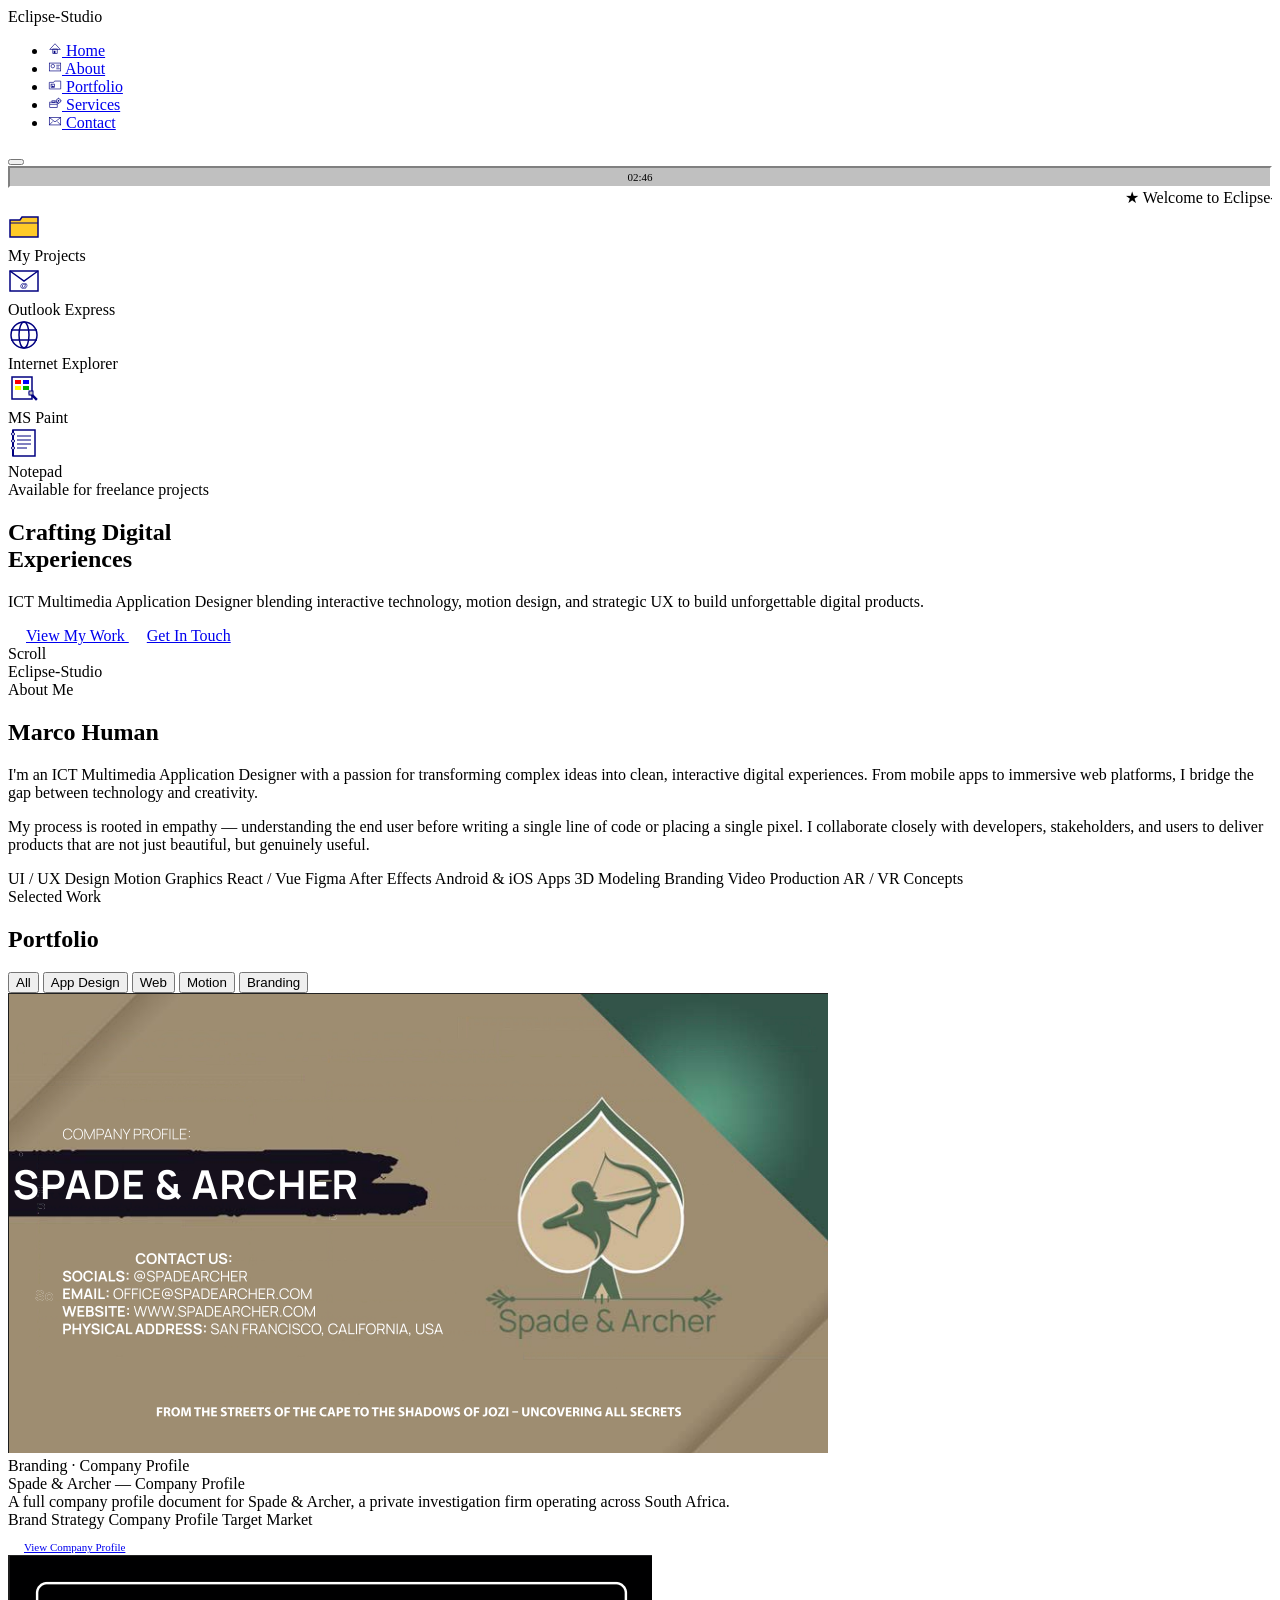
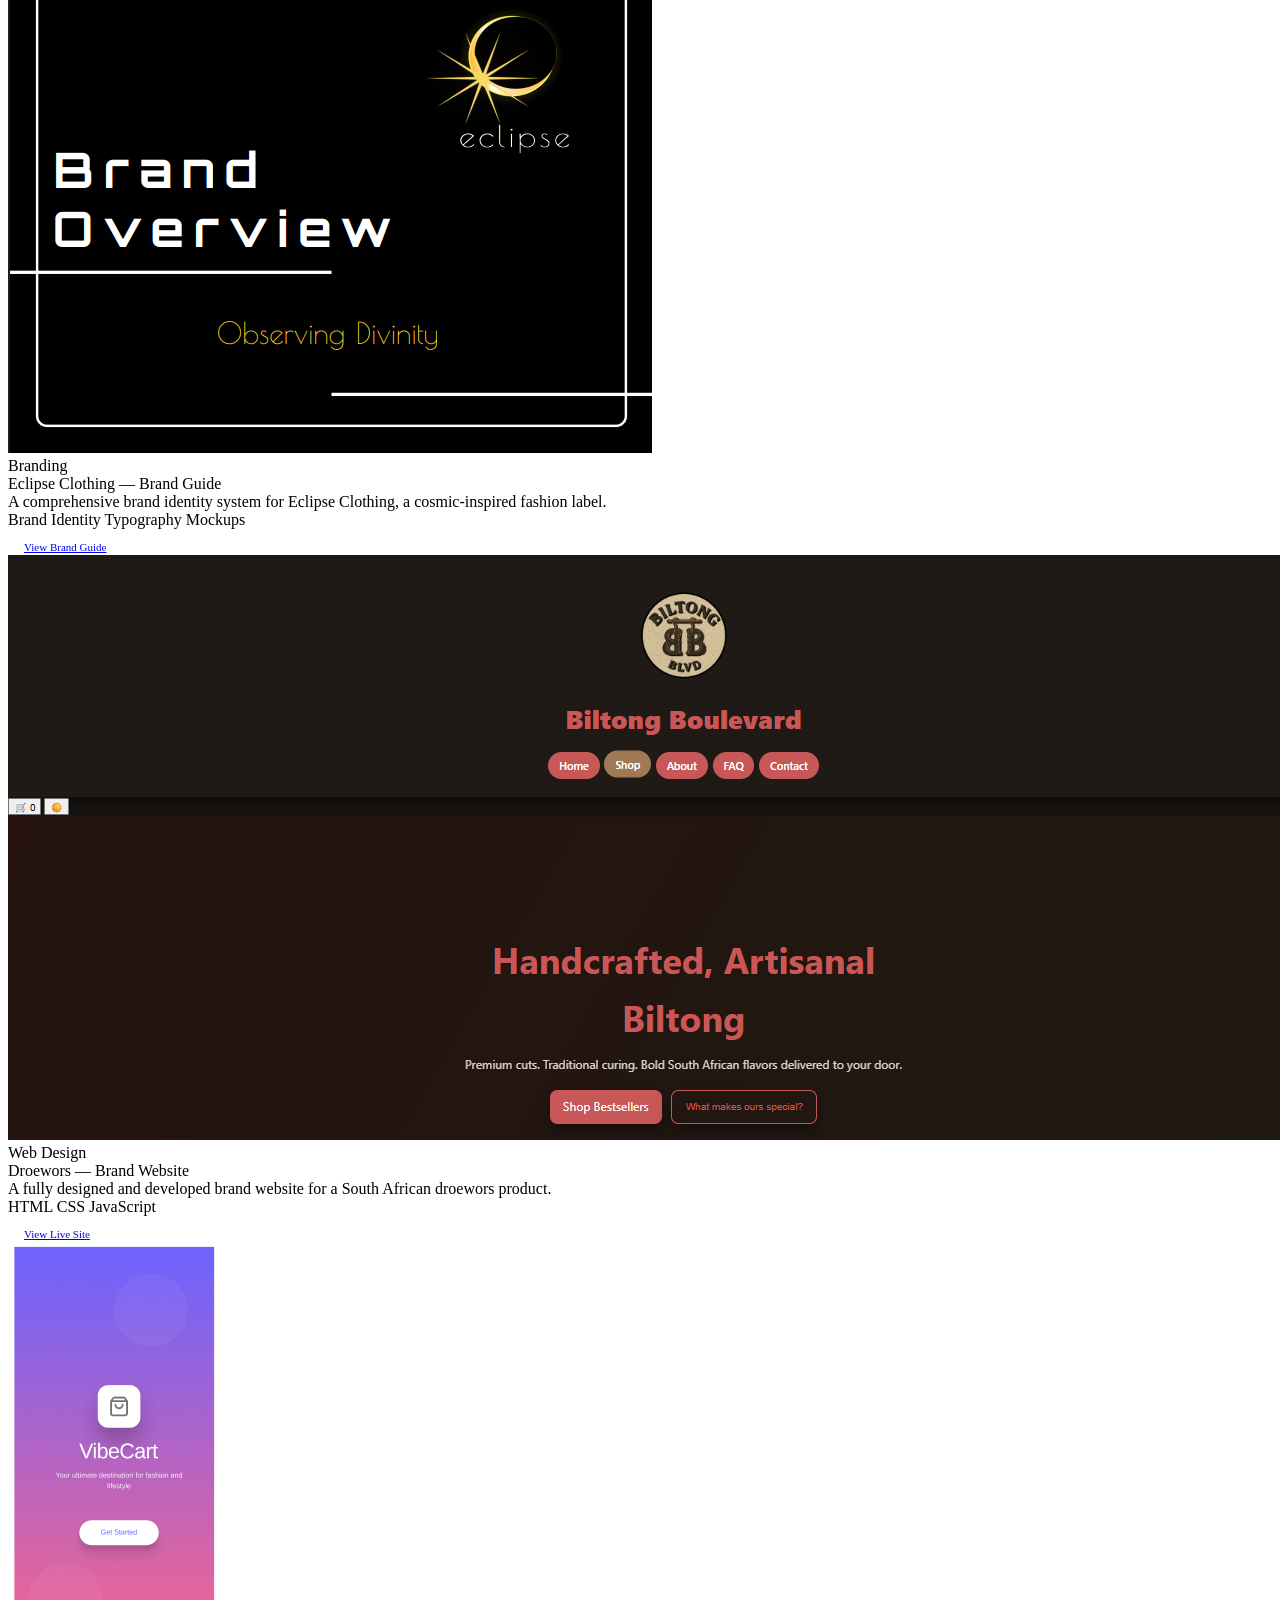
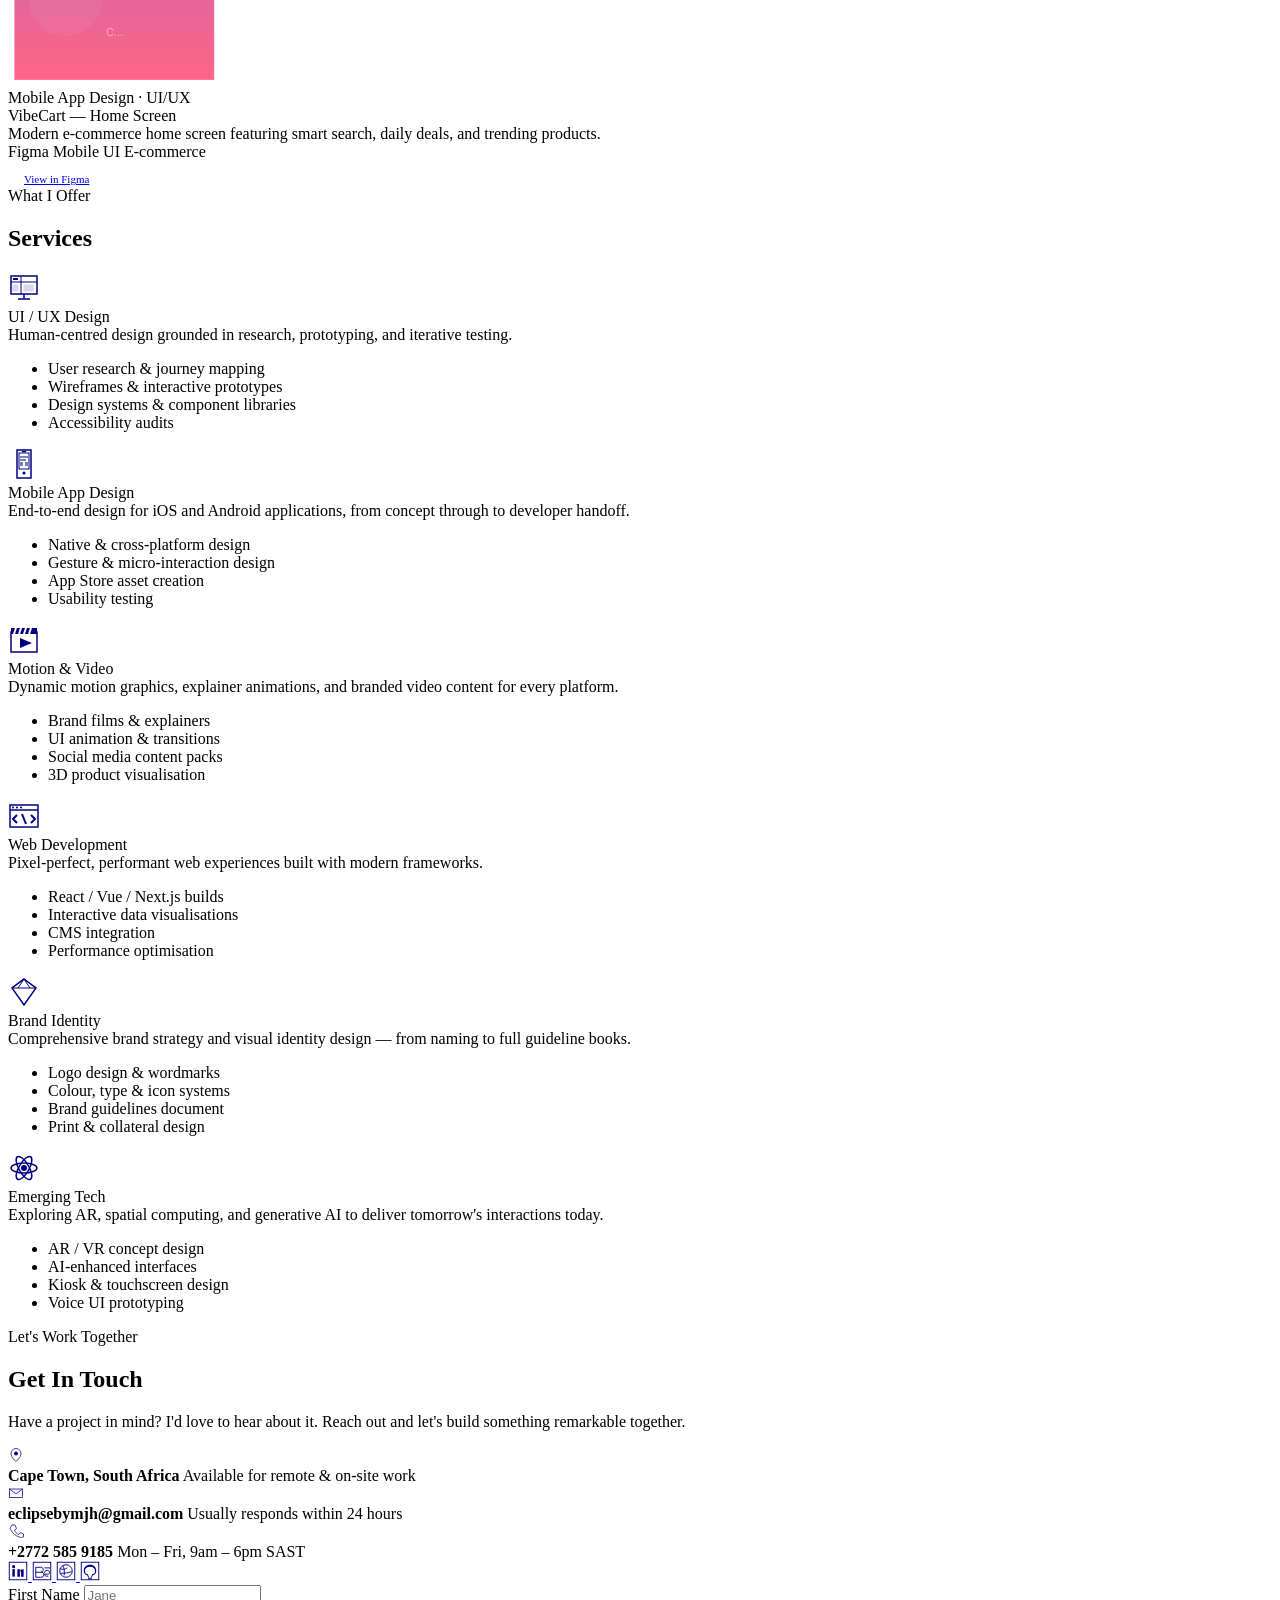
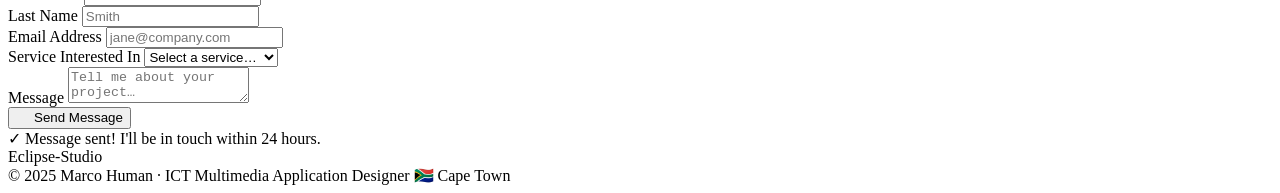
==== commit 37d9aa38: "Update index.html" ====
--- a/index.html
+++ b/index.html
@@ -8,7 +8,7 @@
 </head>
 <body>
 
-  <!-- SVG sprite — must be first in body so <use> can reference it -->
+
 <svg xmlns="http://www.w3.org/2000/svg" style="display:none">
 
   <!-- ===================== NAV / TASKBAR ===================== -->
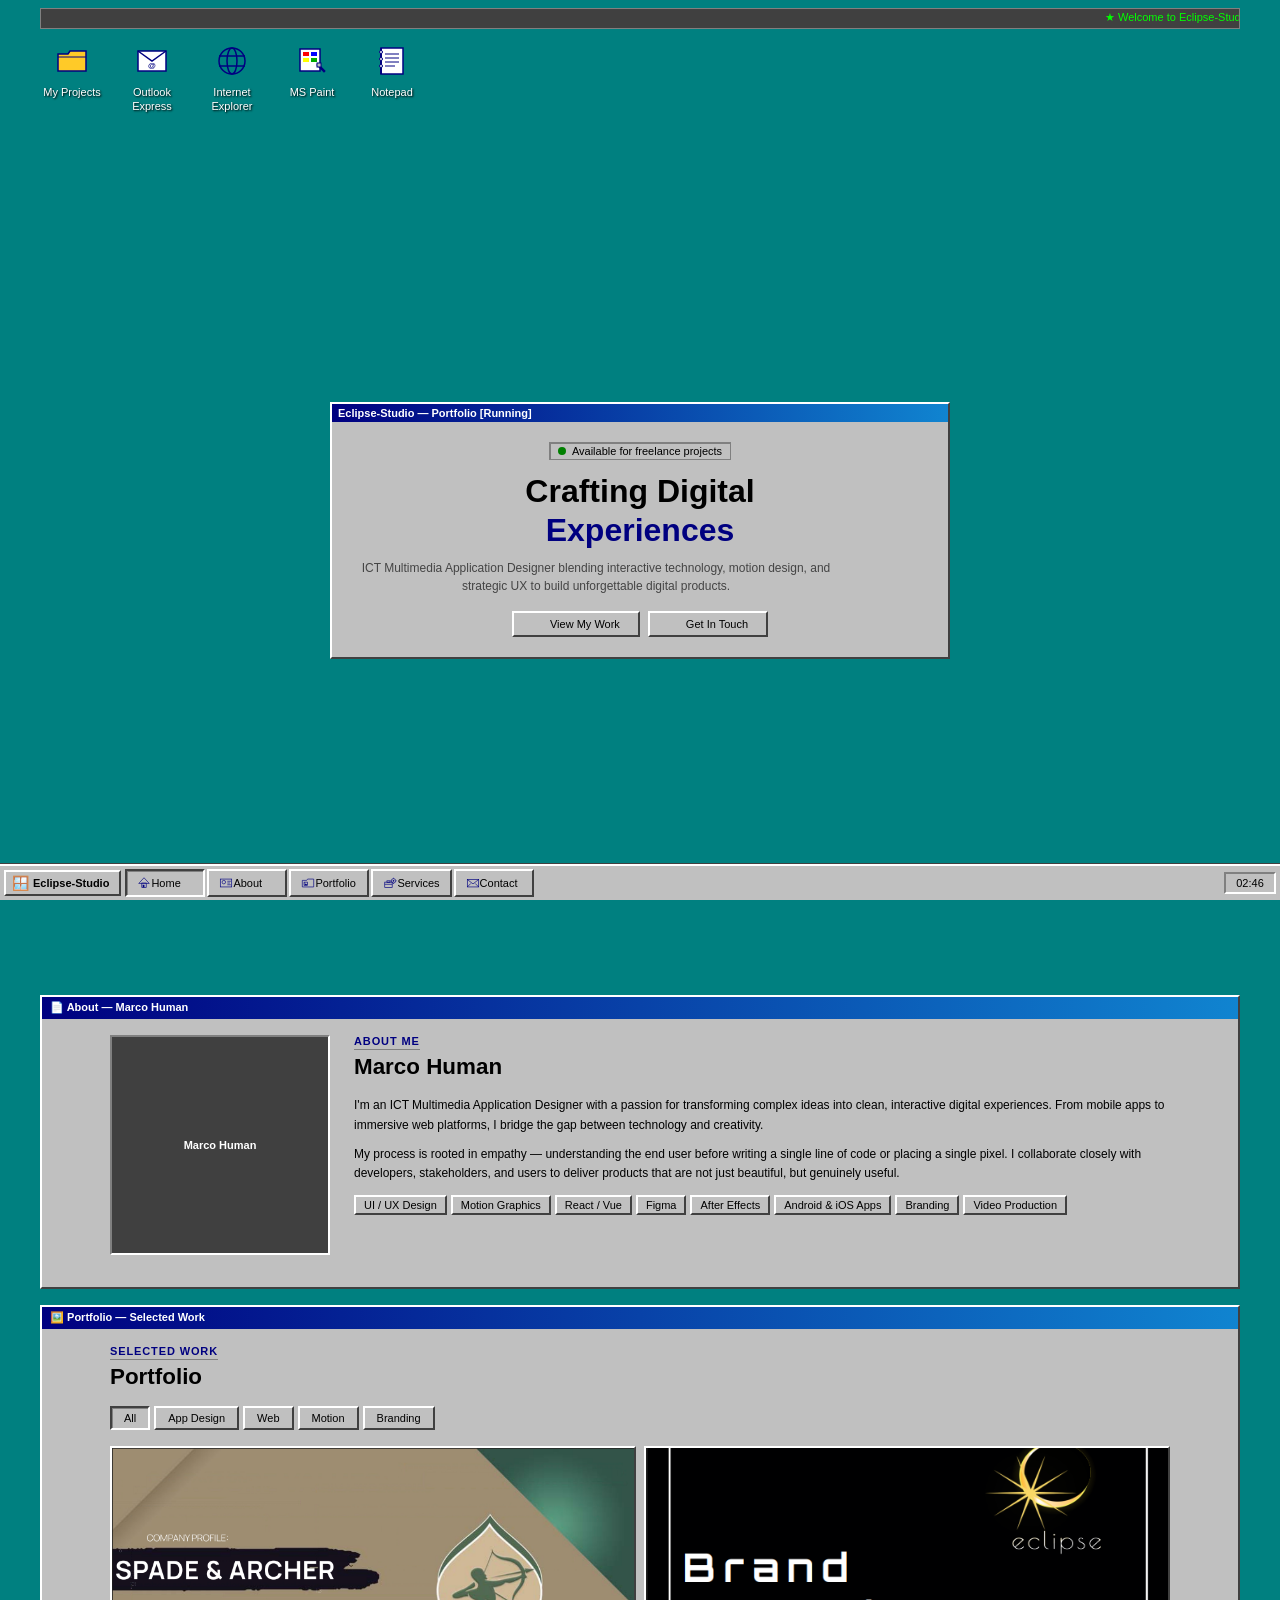
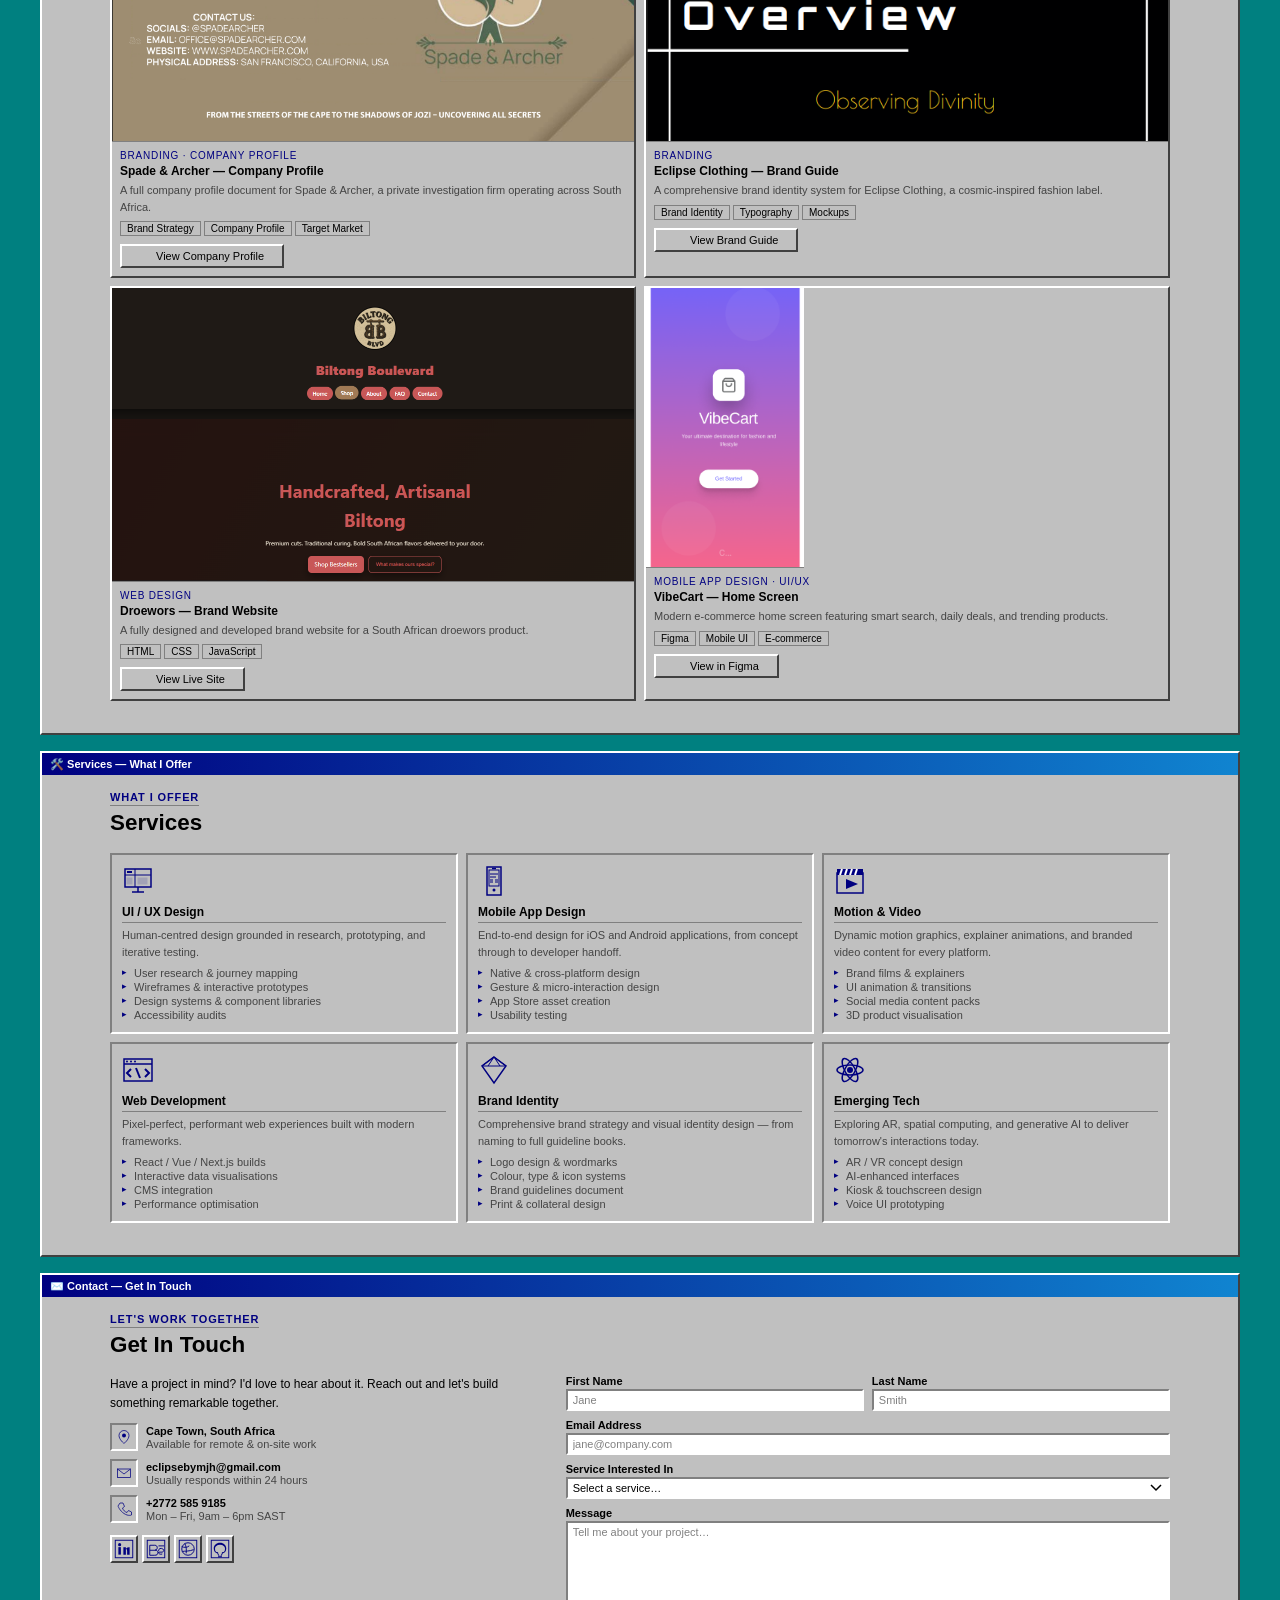
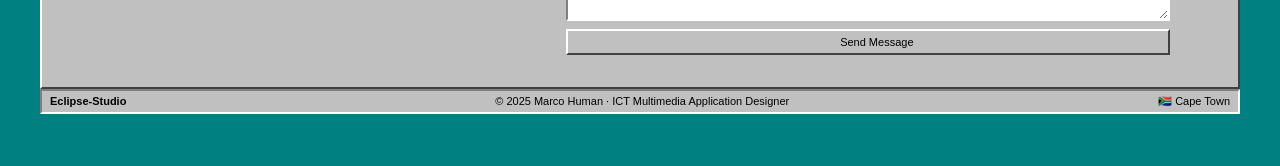
==== commit 5f14f080: "Update index.html" ====
--- a/index.html
+++ b/index.html
@@ -336,7 +336,7 @@
       <div class="about-img-wrap reveal">
         <div class="about-img-frame">
           <div class="about-img-placeholder">
-            <div class="about-avatar">Eclipse-Studio</div>
+            <div class="about-avatar">Marco Human</div>
           </div>
         </div>
       </div>
@@ -362,10 +362,9 @@
           <span class="skill-chip">Figma</span>
           <span class="skill-chip">After Effects</span>
           <span class="skill-chip">Android &amp; iOS Apps</span>
-          <span class="skill-chip">3D Modeling</span>
           <span class="skill-chip">Branding</span>
           <span class="skill-chip">Video Production</span>
-          <span class="skill-chip">AR / VR Concepts</span>
+          
         </div>
       </div>
     </div>
--- a/css/style.css
+++ b/css/style.css
@@ -1,1341 +1,1098 @@
 /* ============================================================
-   PORTFOLIO — style.css
-   Alex Dlamini · ICT Multimedia Application Designer
-   ============================================================ */
+   PORTFOLIO — style.css  (Windows 95 Edition)
+   Marco Human · ICT Multimedia Application Designer
+   ============================================================ */
+
 /* ---------- CSS VARIABLES ---------- */
 :root {
-  --bg: #0a0a0f;
-  --bg2: #111118;
-  --bg3: #1a1a24;
-  --accent: #7c5cfc;
-  --accent2: #e040fb;
-  --accent3: #00e5ff;
-  --text: #f0eeff;
-  --muted: #8885a8;
-  --border: rgba(124, 92, 252, 0.18);
-  --card: rgba(26, 26, 36, 0.8);
-  --font-head: 'Syne', sans-serif;
-  --font-body: 'DM Sans', sans-serif;
-  --radius: 16px;
-  --radius-sm: 8px;
-}
+  /* Win95 palette */
+  --bg:           #008080;   /* teal desktop */
+  --bg2:          #c0c0c0;   /* classic silver */
+  --bg3:          #ffffff;
+  --win-face:     #c0c0c0;   /* window face colour */
+  --win-dark:     #808080;   /* dark shadow */
+  --win-darker:   #404040;
+  --win-light:    #ffffff;   /* highlight */
+  --win-title:    #000080;   /* title bar blue */
+  --win-title-bg: linear-gradient(90deg, #000080 0%, #1084d0 100%);
+  --accent:       #000080;
+  --accent2:      #800080;
+  --accent3:      #008080;
+  --text:         #000000;
+  --text-inv:     #ffffff;
+  --muted:        #444444;
+  --border:       #808080;
+  --font-head:    'MS Sans Serif', 'Segoe UI', Tahoma, sans-serif;
+  --font-body:    'MS Sans Serif', 'Segoe UI', Tahoma, sans-serif;
+  --radius:       0px;       /* Win95 = no border-radius */
+  --radius-sm:    0px;
+}
+
 /* ---------- RESET ---------- */
 *, *::before, *::after {
-  box-sizing: border-box;
-  margin: 0;
-  padding: 0;
+  box-sizing: border-box;
+  margin: 0;
+  padding: 0;
 }
 html {
-  scroll-behavior: smooth;
+  scroll-behavior: smooth;
 }
 body {
-  font-family: var(--font-body);
-  background: var(--bg);
-  color: var(--text);
-  overflow-x: hidden;
-  cursor: none;
-}
-/* ---------- NOISE OVERLAY ---------- */
-body::before {
-  content: '';
-  position: fixed;
-  inset: 0;
-  background-image: url("data:image/svg+xml,%3Csvg viewBox='0 0 200 200' xmlns='http://www.w3.org/2000/svg'%3E%3Cfilter id='n'%3E%3CfeTurbulence type='fractalNoise' baseFrequency='0.9' numOctaves='4' stitchTiles='stitch'/%3E%3C/filter%3E%3Crect width='100%25' height='100%25' filter='url(%23n)' opacity='0.04'/%3E%3C/svg%3E");
-  pointer-events: none;
-  z-index: 1000;
-  opacity: 0.35;
-}
-/* ---------- CUSTOM CURSOR ---------- */
-.cursor {
-  position: fixed;
-  width: 10px;
-  height: 10px;
-  background: var(--accent);
-  border-radius: 50%;
-  pointer-events: none;
-  z-index: 9999;
-  transform: translate(-50%, -50%);
-  transition: transform 0.1s ease, background 0.2s;
-  mix-blend-mode: screen;
-}
-.cursor-ring {
-  position: fixed;
-  width: 36px;
-  height: 36px;
-  border: 1.5px solid var(--accent);
-  border-radius: 50%;
-  pointer-events: none;
-  z-index: 9998;
-  transform: translate(-50%, -50%);
-  transition: width 0.25s ease, height 0.25s ease, opacity 0.25s;
-  mix-blend-mode: screen;
-  opacity: 0.6;
-}
-.cursor.hover {
-  transform: translate(-50%, -50%) scale(3);
-  background: var(--accent2);
-}
-.cursor-ring.hover {
-  width: 16px;
-  height: 16px;
-  opacity: 0;
-}
-/* ---------- NAVIGATION ---------- */
+  font-family: var(--font-body);
+  background: var(--bg);
+  color: var(--text);
+  overflow-x: hidden;
+  cursor: default;
+  font-size: 11px;
+  /* Tiled desktop wallpaper feel */
+  background-image: none;
+}
+
+/* Remove the old noise overlay */
+body::before { display: none; }
+
+/* ---- Win95 raised border mixin (via box-shadow) ---- */
+/* Use on panels / windows */
+.win-raised {
+  border: 2px solid;
+  border-color: var(--win-light) var(--win-dark) var(--win-dark) var(--win-light);
+  box-shadow: 1px 1px 0 var(--win-darker) inset -1px -1px 0 var(--win-light) inset;
+}
+.win-sunken {
+  border: 2px solid;
+  border-color: var(--win-dark) var(--win-light) var(--win-light) var(--win-dark);
+}
+.win-panel {
+  background: var(--win-face);
+  border: 2px solid;
+  border-color: var(--win-light) var(--win-darker) var(--win-darker) var(--win-light);
+}
+
+/* Hide old cursor elements */
+.cursor, .cursor-ring { display: none !important; }
+
+/* ---------- NAVIGATION (Taskbar) ---------- */
 #navbar {
-  position: fixed;
-  top: 0;
-  left: 0;
-  right: 0;
-  z-index: 500;
-  padding: 1.2rem 3rem;
-  display: flex;
-  align-items: center;
-  justify-content: space-between;
-  backdrop-filter: blur(20px);
-  -webkit-backdrop-filter: blur(20px);
-  background: rgba(10, 10, 15, 0.7);
-  border-bottom: 1px solid var(--border);
-  transition: padding 0.3s;
+  position: fixed;
+  bottom: 0;
+  left: 0;
+  right: 0;
+  top: auto;
+  z-index: 500;
+  height: 36px;
+  padding: 2px 4px;
+  display: flex;
+  align-items: center;
+  gap: 4px;
+  background: var(--win-face);
+  border-top: 2px solid var(--win-light);
+  box-shadow: 0 -1px 0 var(--win-darker);
+  backdrop-filter: none;
+  -webkit-backdrop-filter: none;
+}
+/* Start button */
+.logo {
+  font-family: var(--font-head);
+  font-weight: 700;
+  font-size: 11px;
+  letter-spacing: 0;
+  background: none;
+  -webkit-background-clip: unset;
+  -webkit-text-fill-color: var(--text);
+  background-clip: unset;
+  color: var(--text);
+  padding: 3px 10px 3px 6px;
+  display: flex;
+  align-items: center;
+  gap: 4px;
+  border: 2px solid;
+  border-color: var(--win-light) var(--win-darker) var(--win-darker) var(--win-light);
+  background: var(--win-face);
+  cursor: default;
+  user-select: none;
+  white-space: nowrap;
+}
+.logo::before {
+  content: '🪟';
+  font-size: 14px;
 }
 #navbar.scrolled {
-  padding: 0.8rem 3rem;
-}
-.logo {
-  font-family: var(--font-head);
-  font-weight: 800;
-  font-size: 1.3rem;
-  letter-spacing: -0.02em;
-  background: linear-gradient(135deg, var(--accent), var(--accent2));
-  -webkit-background-clip: text;
-  -webkit-text-fill-color: transparent;
-  background-clip: text;
-}
+  padding: 2px 4px;
+}
+/* Nav links become taskbar buttons */
 .nav-links {
-  display: flex;
-  gap: 2.5rem;
-  list-style: none;
+  display: flex;
+  gap: 2px;
+  list-style: none;
+  flex: 1;
 }
 .nav-links a {
-  font-size: 0.8rem;
-  font-weight: 500;
-  letter-spacing: 0.12em;
-  text-transform: uppercase;
-  color: var(--muted);
-  text-decoration: none;
-  transition: color 0.3s;
-  position: relative;
-}
-.nav-links a::after {
-  content: '';
-  position: absolute;
-  bottom: -4px;
-  left: 0;
-  width: 0;
-  height: 1px;
-  background: var(--accent);
-  transition: width 0.3s;
-}
-.nav-links a:hover,
+  font-size: 11px;
+  font-weight: normal;
+  letter-spacing: 0;
+  text-transform: none;
+  color: var(--text);
+  text-decoration: none;
+  padding: 3px 10px;
+  border: 2px solid;
+  border-color: var(--win-light) var(--win-darker) var(--win-darker) var(--win-light);
+  background: var(--win-face);
+  display: flex;
+  align-items: center;
+  height: 28px;
+  min-width: 80px;
+  white-space: nowrap;
+}
+.nav-links a::after { display: none; }
+.nav-links a:hover {
+  background: var(--win-title);
+  color: var(--text-inv);
+}
 .nav-links a.active {
-  color: var(--text);
-}
-.nav-links a:hover::after,
-.nav-links a.active::after {
-  width: 100%;
-}
-/* Hamburger */
+  border-color: var(--win-darker) var(--win-light) var(--win-light) var(--win-darker);
+  background: var(--win-face);
+  color: var(--text);
+  box-shadow: inset 1px 1px 0 var(--win-dark);
+}
+
+/* Clock in bottom-right */
 .hamburger {
-  display: none;
-  flex-direction: column;
-  gap: 5px;
-  background: transparent;
-  border: none;
-  cursor: none;
-  padding: 4px;
+  display: none;
+  flex-direction: column;
+  gap: 5px;
+  background: var(--win-face);
+  border: 2px solid;
+  border-color: var(--win-dark) var(--win-light) var(--win-light) var(--win-dark);
+  cursor: default;
+  padding: 4px;
+  min-width: 60px;
+  height: 28px;
+  align-items: center;
+  justify-content: center;
+  font-size: 11px;
+  margin-left: auto;
 }
 .hamburger span {
-  display: block;
-  width: 24px;
-  height: 2px;
-  background: var(--text);
-  border-radius: 2px;
-  transition: all 0.3s;
+  display: block;
+  width: 16px;
+  height: 2px;
+  background: var(--text);
+  border-radius: 0;
+  transition: all 0.15s;
 }
 .hamburger.open span:nth-child(1) {
-  transform: translateY(7px) rotate(45deg);
-}
-.hamburger.open span:nth-child(2) {
-  opacity: 0;
-}
+  transform: translateY(7px) rotate(45deg);
+}
+.hamburger.open span:nth-child(2) { opacity: 0; }
 .hamburger.open span:nth-child(3) {
-  transform: translateY(-7px) rotate(-45deg);
-}
+  transform: translateY(-7px) rotate(-45deg);
+}
+
 /* ---------- CONTAINER ---------- */
 .container {
-  max-width: 1200px;
-  margin: 0 auto;
-}
-/* ---------- SECTIONS ---------- */
+  max-width: 1100px;
+  margin: 0 auto;
+}
+
+/* ---------- SECTIONS (Windows on the desktop) ---------- */
 section {
-  padding: 7rem 3rem 5rem;
-  position: relative;
+  padding: 3rem 2.5rem 2.5rem;
+  position: relative;
+  background: transparent;
+  margin-bottom: 16px;
 }
 section:nth-child(even) {
-  background: var(--bg2);
-}
+  background: transparent;
+}
+
+/* Each section wrapped in a "window" appearance */
+section > .container,
+section > .hero-content,
+section#home {
+  /* nothing extra — window chrome below */
+}
+
+/* Window wrapper utility — applied to section content boxes */
+.win-window {
+  background: var(--win-face);
+  border: 2px solid;
+  border-color: var(--win-light) var(--win-darker) var(--win-darker) var(--win-light);
+  padding: 0;
+  margin: 20px auto;
+  max-width: 1100px;
+}
+.win-titlebar {
+  background: var(--win-title-bg);
+  color: var(--text-inv);
+  font-size: 11px;
+  font-weight: 700;
+  padding: 3px 6px;
+  display: flex;
+  align-items: center;
+  justify-content: space-between;
+  user-select: none;
+  height: 22px;
+}
+.win-titlebar-btns {
+  display: flex;
+  gap: 2px;
+}
+.win-btn {
+  width: 16px;
+  height: 14px;
+  background: var(--win-face);
+  border: 2px solid;
+  border-color: var(--win-light) var(--win-darker) var(--win-darker) var(--win-light);
+  font-size: 8px;
+  font-weight: 700;
+  display: flex;
+  align-items: center;
+  justify-content: center;
+  cursor: default;
+  color: var(--text);
+  line-height: 1;
+}
+.win-body {
+  padding: 12px;
+  background: var(--win-face);
+}
+
 /* ---------- HOME ---------- */
 #home {
-  min-height: 100vh;
-  display: flex;
-  flex-direction: column;
-  align-items: center;
-  justify-content: center;
-  text-align: center;
-  padding-top: 8rem;
-  overflow: hidden;
-  background: var(--bg);
-}
-/* ---- KEN BURNS BACKGROUND ---- */
-.ken-burns-bg {
-  position: absolute;
-  inset: 0;
-  z-index: 0;
-  overflow: hidden;
-}
-/* Each slide is a full-cover div that zooms in */
-.kb-slide {
-  position: absolute;
-  inset: -10%; /* extra room so zoom never clips to edge */
-  background-size: cover;
-  background-position: center;
-  opacity: 0;
-  transition: opacity 1.6s ease;
-  will-change: transform, opacity;
-}
-/* The three background "scenes" — rich dark gradients that feel photographic */
-.kb-slide-1 {
-  background-image:
-    radial-gradient(ellipse 80% 60% at 20% 40%, rgba(124,92,252,0.35) 0%, transparent 60%),
-    radial-gradient(ellipse 60% 80% at 80% 60%, rgba(224,64,251,0.2) 0%, transparent 60%),
-    linear-gradient(135deg, #0a0010 0%, #0d0520 40%, #160830 100%);
-}
-.kb-slide-2 {
-  background-image:
-    radial-gradient(ellipse 70% 50% at 70% 30%, rgba(0,229,255,0.2) 0%, transparent 60%),
-    radial-gradient(ellipse 50% 70% at 20% 70%, rgba(124,92,252,0.25) 0%, transparent 60%),
-    linear-gradient(135deg, #000d1a 0%, #001a2e 40%, #002240 100%);
-}
-.kb-slide-3 {
-  background-image:
-    radial-gradient(ellipse 60% 70% at 50% 20%, rgba(224,64,251,0.25) 0%, transparent 60%),
-    radial-gradient(ellipse 80% 40% at 10% 80%, rgba(0,229,255,0.15) 0%, transparent 60%),
-    linear-gradient(135deg, #0f0010 0%, #1a0020 40%, #100030 100%);
-}
-/* Active slide fades in */
-.kb-slide.active {
-  opacity: 1;
-}
-/* Ken Burns zoom animation — each slide gets its own direction */
-.kb-slide.active.kb-slide-1 {
-  animation: kb-zoom-in-tl 8s ease-out forwards;
-}
-.kb-slide.active.kb-slide-2 {
-  animation: kb-zoom-in-br 8s ease-out forwards;
-}
-.kb-slide.active.kb-slide-3 {
-  animation: kb-zoom-in-center 8s ease-out forwards;
-}
-@keyframes kb-zoom-in-tl {
-  from { transform: scale(1.18) translate(2%, 2%); }
-  to { transform: scale(1.0) translate(0%, 0%); }
-}
-@keyframes kb-zoom-in-br {
-  from { transform: scale(1.18) translate(-2%, -2%); }
-  to { transform: scale(1.0) translate(0%, 0%); }
-}
-@keyframes kb-zoom-in-center {
-  from { transform: scale(1.15); }
-  to { transform: scale(1.0); }
-}
-/* Dark gradient overlay — keeps text legible over any bg */
-.hero-overlay {
-  position: absolute;
-  inset: 0;
-  z-index: 1;
-  background:
-    radial-gradient(ellipse 70% 60% at 50% 50%, rgba(10,10,15,0.3) 0%, rgba(10,10,15,0.75) 100%),
-    linear-gradient(to bottom, rgba(10,10,15,0.2) 0%, rgba(10,10,15,0.6) 100%);
-  pointer-events: none;
-}
-/* Grid background */
-.home-bg-grid {
-  position: absolute;
-  inset: 0;
-  z-index: 2;
-  background-image:
-    linear-gradient(rgba(124, 92, 252, 0.06) 1px, transparent 1px),
-    linear-gradient(90deg, rgba(124, 92, 252, 0.06) 1px, transparent 1px);
-  background-size: 60px 60px;
-  mask-image: radial-gradient(ellipse 80% 60% at 50% 50%, black 30%, transparent 100%);
-  -webkit-mask-image: radial-gradient(ellipse 80% 60% at 50% 50%, black 30%, transparent 100%);
-  pointer-events: none;
-}
-/* Ambient orbs */
-.orb {
-  position: absolute;
-  border-radius: 50%;
-  filter: blur(80px);
-  pointer-events: none;
-  z-index: 2;
-}
-.orb-1 {
-  width: 500px;
-  height: 500px;
-  background: rgba(124, 92, 252, 0.15);
-  top: 10%;
-  left: 50%;
-  transform: translateX(-60%);
-}
-.orb-2 {
-  width: 350px;
-  height: 350px;
-  background: rgba(224, 64, 251, 0.1);
-  bottom: 10%;
-  right: 8%;
-}
-.orb-3 {
-  width: 250px;
-  height: 250px;
-  background: rgba(0, 229, 255, 0.08);
-  top: 20%;
-  left: 4%;
-}
-/* Hero content */
+  min-height: calc(100vh - 36px);
+  display: flex;
+  flex-direction: column;
+  align-items: center;
+  justify-content: center;
+  text-align: center;
+  padding: 3rem 2rem 5rem;
+  overflow: hidden;
+  background: var(--bg); /* desktop teal */
+}
+/* remove old bg elements */
+.ken-burns-bg,
+.kb-slide,
+.hero-overlay,
+.home-bg-grid,
+.orb { display: none !important; }
+
+/* Hero "window" */
 .hero-content {
-  position: relative;
-  z-index: 3;
-  display: flex;
-  flex-direction: column;
-  align-items: center;
-}
+  position: relative;
+  z-index: 3;
+  display: flex;
+  flex-direction: column;
+  align-items: center;
+  background: var(--win-face);
+  border: 2px solid;
+  border-color: var(--win-light) var(--win-darker) var(--win-darker) var(--win-light);
+  padding: 0;
+  max-width: 620px;
+  width: 100%;
+}
+
+.hero-content::before {
+  content: 'Eclipse-Studio — Portfolio  [Running]';
+  display: block;
+  width: 100%;
+  background: var(--win-title-bg);
+  color: var(--text-inv);
+  font-size: 11px;
+  font-weight: 700;
+  padding: 3px 6px 3px 6px;
+  text-align: left;
+}
+
+.hero-content-inner {
+  padding: 20px 24px 20px;
+  width: 100%;
+}
+
+/* Repack hero children into the inner div via CSS flex/grid tricks */
 .tag-pill {
-  display: inline-flex;
-  align-items: center;
-  gap: 8px;
-  border: 1px solid var(--border);
-  padding: 0.4rem 1rem;
-  border-radius: 999px;
-  font-size: 0.75rem;
-  letter-spacing: 0.1em;
-  color: var(--muted);
-  margin-bottom: 2rem;
-  background: rgba(124, 92, 252, 0.06);
+  display: inline-flex;
+  align-items: center;
+  gap: 6px;
+  border: 1px solid var(--win-dark);
+  padding: 2px 8px;
+  border-radius: 0;
+  font-size: 11px;
+  letter-spacing: 0;
+  color: var(--text);
+  margin-bottom: 12px;
+  background: var(--win-face);
+  box-shadow: inset 1px 1px 0 var(--win-dark);
 }
 .pulse-dot {
-  width: 6px;
-  height: 6px;
-  background: var(--accent2);
-  border-radius: 50%;
-  animation: pulse 2s infinite;
+  width: 8px;
+  height: 8px;
+  background: #008000;
+  border-radius: 50%;
+  animation: pulse 2s infinite;
 }
 @keyframes pulse {
-  0%, 100% { opacity: 1; transform: scale(1); }
-  50% { opacity: 0.5; transform: scale(1.4); }
-}
-h1 {
-  font-family: var(--font-head);
-  font-size: clamp(3rem, 7vw, 6.5rem);
-  font-weight: 800;
-  line-height: 1.0;
-  letter-spacing: -0.03em;
-  margin-bottom: 1.5rem;
+  0%, 100% { opacity: 1; }
+  50%       { opacity: 0.4; }
+}
+
+.hero-content h1,
+h1.section-title,
+.hero-content .hero-entry-2 {
+  font-family: var(--font-head);
+  font-size: 2rem;
+  font-weight: 700;
+  color: var(--text);
+  line-height: 1.2;
+  margin-bottom: 10px;
 }
 .gradient-text {
-  background: linear-gradient(90deg, var(--accent), var(--accent2), var(--accent3));
-  -webkit-background-clip: text;
-  -webkit-text-fill-color: transparent;
-  background-clip: text;
-  display: block;
+  /* No gradient in Win95 — use title-bar blue */
+  background: none;
+  -webkit-background-clip: unset;
+  -webkit-text-fill-color: var(--win-title);
+  color: var(--win-title);
 }
 .hero-sub {
-  font-size: 1.05rem;
-  color: var(--muted);
-  max-width: 500px;
-  line-height: 1.7;
-  margin-bottom: 2.5rem;
-  font-weight: 300;
-}
+  font-size: 12px;
+  color: var(--muted);
+  line-height: 1.5;
+  margin-bottom: 16px;
+  max-width: 480px;
+}
+.scroll-hint { display: none; }
+
+/* ---------- BUTTONS ---------- */
+.btn-primary,
+button.btn-primary {
+  display: inline-flex;
+  align-items: center;
+  justify-content: center;
+  padding: 4px 18px;
+  font-family: var(--font-head);
+  font-size: 11px;
+  font-weight: normal;
+  color: var(--text);
+  background: var(--win-face);
+  border: 2px solid;
+  border-color: var(--win-light) var(--win-darker) var(--win-darker) var(--win-light);
+  text-decoration: none;
+  cursor: default;
+  transition: none;
+  min-height: 24px;
+}
+.btn-primary:hover {
+  background: var(--win-face);
+}
+.btn-primary:active,
+.btn-primary:focus {
+  border-color: var(--win-darker) var(--win-light) var(--win-light) var(--win-darker);
+  box-shadow: inset 1px 1px 0 var(--win-dark);
+}
+.btn-outline {
+  display: inline-flex;
+  align-items: center;
+  justify-content: center;
+  padding: 4px 18px;
+  font-family: var(--font-head);
+  font-size: 11px;
+  color: var(--text);
+  background: var(--win-face);
+  border: 2px solid;
+  border-color: var(--win-light) var(--win-darker) var(--win-darker) var(--win-light);
+  text-decoration: none;
+  cursor: default;
+  min-height: 24px;
+}
+.btn-outline:hover { background: var(--win-face); }
+.btn-block { width: 100%; }
+
 .cta-group {
-  display: flex;
-  gap: 1rem;
-  justify-content: center;
-  flex-wrap: wrap;
-}
-/* ---- BUTTONS ---- */
-.btn-primary {
-  padding: 0.9rem 2.2rem;
-  border-radius: var(--radius-sm);
-  font-family: var(--font-body);
-  font-weight: 500;
-  font-size: 0.9rem;
-  letter-spacing: 0.04em;
-  text-decoration: none;
-  background: linear-gradient(135deg, var(--accent), var(--accent2));
-  color: #fff;
-  border: none;
-  cursor: none;
-  display: inline-block;
-  transition: opacity 0.2s, transform 0.2s;
-}
-.btn-primary:hover {
-  opacity: 0.85;
-  transform: translateY(-2px);
-}
-.btn-outline {
-  padding: 0.9rem 2.2rem;
-  border-radius: var(--radius-sm);
-  font-family: var(--font-body);
-  font-weight: 500;
-  font-size: 0.9rem;
-  letter-spacing: 0.04em;
-  text-decoration: none;
-  border: 1px solid var(--border);
-  color: var(--text);
-  cursor: none;
-  background: transparent;
-  display: inline-block;
-  transition: border-color 0.2s, background 0.2s, transform 0.2s;
-}
-.btn-outline:hover {
-  border-color: var(--accent);
-  background: rgba(124, 92, 252, 0.08);
-  transform: translateY(-2px);
-}
-.btn-block {
-  display: block;
-  text-align: center;
-  margin-top: 1.5rem;
-  padding: 0.75rem 1rem;
-}
-/* ---- SCROLL STRIP (Portfoliobox-style) ---- */
-.scroll-strip-wrapper {
-  position: relative;
-  z-index: 3;
-  width: 100%;
-  overflow: hidden;
-  margin-top: 3.5rem;
-  /* Fade edges */
-  mask-image: linear-gradient(
-    to right,
-    transparent 0%,
-    black 10%,
-    black 90%,
-    transparent 100%
-  );
-  -webkit-mask-image: linear-gradient(
-    to right,
-    transparent 0%,
-    black 10%,
-    black 90%,
-    transparent 100%
-  );
-}
-.scroll-strip {
-  display: flex;
-  gap: 1.25rem;
-  width: max-content;
-  /* Animation runs via JS for pause-on-hover, but CSS fallback: */
-  animation: strip-scroll 30s linear infinite;
-}
-.scroll-strip:hover {
-  animation-play-state: paused;
-}
-@keyframes strip-scroll {
-  0% { transform: translateX(0); }
-  100% { transform: translateX(-50%); }
-}
-.strip-card {
-  width: 280px;
-  height: 175px;
-  border-radius: var(--radius);
-  border: 1px solid var(--border);
-  flex-shrink: 0;
-  display: flex;
-  align-items: center;
-  justify-content: center;
-  font-size: 3.5rem;
-  overflow: hidden;
-  transition: transform 0.4s ease, border-color 0.3s;
-  cursor: none;
-}
-.strip-card:hover {
-  transform: scale(1.04);
-  border-color: rgba(124, 92, 252, 0.5);
-}
-/* Scroll hint arrow */
-.scroll-hint {
-  position: absolute;
-  bottom: 2rem;
-  left: 50%;
-  transform: translateX(-50%);
-  display: flex;
-  flex-direction: column;
-  align-items: center;
-  gap: 8px;
-  font-size: 0.68rem;
-  letter-spacing: 0.15em;
-  color: var(--muted);
-  text-transform: uppercase;
-  z-index: 3;
-}
-.scroll-line {
-  width: 1px;
-  height: 48px;
-  background: linear-gradient(to bottom, var(--accent), transparent);
-  animation: scroll-anim 2s infinite;
-  transform-origin: top;
-}
-@keyframes scroll-anim {
-  0% { transform: scaleY(0); transform-origin: top; }
-  50% { transform: scaleY(1); transform-origin: top; }
-  51% { transform-origin: bottom; }
-  100% { transform: scaleY(0); transform-origin: bottom; }
-}
-/* ---------- SECTION HEADINGS ---------- */
+  display: flex;
+  gap: 8px;
+  justify-content: center;
+  flex-wrap: wrap;
+}
+
+/* ---------- SECTIONS: Window chrome wrapper ---------- */
+/* We style the section itself as a desktop window */
+#about,
+#portfolio,
+#services,
+#contact {
+  padding: 0;
+  margin: 16px 2.5rem 0;
+  background: var(--win-face);
+  border: 2px solid;
+  border-color: var(--win-light) var(--win-darker) var(--win-darker) var(--win-light);
+  padding-bottom: 16px;
+}
+#about::before,
+#portfolio::before,
+#services::before,
+#contact::before {
+  content: attr(data-wintitle);
+  display: flex;
+  width: 100%;
+  background: var(--win-title-bg);
+  color: var(--text-inv);
+  font-size: 11px;
+  font-weight: 700;
+  padding: 3px 8px;
+  align-items: center;
+  min-height: 22px;
+  box-sizing: border-box;
+}
+#about::before    { content: '📄  About — Marco Human'; }
+#portfolio::before { content: '🖼️  Portfolio — Selected Work'; }
+#services::before  { content: '🛠️  Services — What I Offer'; }
+#contact::before   { content: '✉️  Contact — Get In Touch'; }
+
+#about > .container,
+#portfolio > .container,
+#services > .container,
+#contact > .container {
+  padding: 16px 20px;
+}
+
+/* ---------- SECTION LABELS & TITLES ---------- */
 .section-label {
-  font-size: 0.72rem;
-  letter-spacing: 0.2em;
-  text-transform: uppercase;
-  color: var(--accent);
-  margin-bottom: 0.75rem;
-  display: flex;
-  align-items: center;
-  gap: 10px;
-}
-.section-label::before {
-  content: '';
-  width: 30px;
-  height: 1px;
-  background: var(--accent);
+  font-size: 11px;
+  font-weight: 700;
+  text-transform: uppercase;
+  letter-spacing: 0.08em;
+  color: var(--win-title);
+  margin-bottom: 4px;
+  border-bottom: 1px solid var(--win-dark);
+  padding-bottom: 2px;
+  display: inline-block;
 }
 .section-title {
-  font-family: var(--font-head);
-  font-weight: 800;
-  font-size: clamp(2.2rem, 4vw, 3.5rem);
-  line-height: 1.05;
-  letter-spacing: -0.03em;
-  margin-bottom: 1.5rem;
+  font-family: var(--font-head);
+  font-size: 1.4rem;
+  font-weight: 700;
+  color: var(--text);
+  margin-bottom: 16px;
+  line-height: 1.2;
 }
 .body-text {
-  color: var(--muted);
-  font-size: 0.98rem;
-  line-height: 1.8;
-  margin-bottom: 1.25rem;
-  font-weight: 300;
-}
+  font-size: 12px;
+  color: var(--text);
+  line-height: 1.6;
+  margin-bottom: 10px;
+}
+
 /* ---------- ABOUT ---------- */
-#about {
-  background: var(--bg2);
-}
 .about-grid {
-  display: grid;
-  grid-template-columns: 1fr 1.1fr;
-  gap: 5rem;
-  align-items: center;
-}
-.about-img-wrap {
-  position: relative;
-}
+  display: grid;
+  grid-template-columns: 220px 1fr;
+  gap: 24px;
+  align-items: start;
+}
+.about-img-wrap { }
 .about-img-frame {
-  width: 100%;
-  aspect-ratio: 4 / 5;
-  border-radius: var(--radius);
-  overflow: visible;
-  background: var(--bg3);
-  border: 1px solid var(--border);
+  border: 2px solid;
+  border-color: var(--win-dark) var(--win-light) var(--win-light) var(--win-dark);
+  overflow: hidden;
+  aspect-ratio: 1;
+  background: var(--win-darker);
 }
 .about-img-placeholder {
-  width: 100%;
-  height: 100%;
-  border-radius: var(--radius);
-  display: flex;
-  align-items: center;
-  justify-content: center;
-  background: linear-gradient(135deg, #1a1a2e 0%, #16213e 50%, #0f3460 100%);
-  overflow: hidden;
+  width: 100%;
+  height: 100%;
+  min-height: 200px;
+  display: flex;
+  align-items: center;
+  justify-content: center;
+  background: var(--win-darker);
+}
+.about-avatar {
+  font-size: 11px;
+  color: var(--win-light);
+  font-weight: 700;
+}
+
+/* Skills grid — Win95 chip = flat button */
+.skills-grid {
+  display: flex;
+  flex-wrap: wrap;
+  gap: 4px;
+  margin-top: 12px;
+}
+.skill-chip {
+  font-size: 11px;
+  padding: 2px 8px;
+  color: var(--text);
+  background: var(--win-face);
+  border: 2px solid;
+  border-color: var(--win-light) var(--win-darker) var(--win-darker) var(--win-light);
+  cursor: default;
+  white-space: nowrap;
+}
+.skill-chip:hover {
+  background: var(--win-title);
+  color: var(--text-inv);
+  border-color: var(--win-light) var(--win-darker) var(--win-darker) var(--win-light);
+}
+
+/* ---------- PORTFOLIO ---------- */
+.portfolio-filter {
+  display: flex;
+  gap: 4px;
+  flex-wrap: wrap;
+  margin-bottom: 16px;
+}
+.filter-btn {
+  font-family: var(--font-head);
+  font-size: 11px;
+  padding: 3px 12px;
+  color: var(--text);
+  background: var(--win-face);
+  border: 2px solid;
+  border-color: var(--win-light) var(--win-darker) var(--win-darker) var(--win-light);
+  cursor: default;
+  min-height: 24px;
+}
+.filter-btn:hover {
+  background: var(--win-title);
+  color: var(--text-inv);
+}
+.filter-btn.active {
+  border-color: var(--win-darker) var(--win-light) var(--win-light) var(--win-darker);
+  box-shadow: inset 1px 1px 0 var(--win-dark);
+  background: var(--win-face);
+}
+.portfolio-grid {
+  display: grid;
+  grid-template-columns: repeat(2, 1fr);
+  gap: 8px;
+}
+.project-card {
+  background: var(--win-face);
+  border: 2px solid;
+  border-color: var(--win-light) var(--win-darker) var(--win-darker) var(--win-light);
+  overflow: hidden;
+  transition: none;
+  cursor: default;
+}
+.project-card:hover {
+  border-color: var(--win-title);
+}
+.project-card.featured {
+  grid-column: span 2;
+  display: grid;
+  grid-template-columns: 1.4fr 1fr;
+}
+.project-thumb {
+  aspect-ratio: 16/9;
+  overflow: hidden;
+  background: var(--win-darker);
+  border-bottom: 1px solid var(--win-dark);
+}
+.project-thumb.tall {
+  aspect-ratio: 9/16;
+  max-height: 280px;
+}
+.project-thumb img {
+  width: 100%;
+  height: 100%;
+  object-fit: cover;
+  display: block;
+}
+.project-info {
+  padding: 8px;
+}
+.project-cat {
+  font-size: 10px;
+  text-transform: uppercase;
+  letter-spacing: 0.08em;
+  color: var(--win-title);
+  margin-bottom: 3px;
+}
+.project-name {
+  font-size: 12px;
+  font-weight: 700;
+  color: var(--text);
+  margin-bottom: 4px;
+}
+.project-desc {
+  font-size: 11px;
+  color: var(--muted);
+  line-height: 1.5;
+  margin-bottom: 6px;
+}
+.project-tags {
+  display: flex;
+  flex-wrap: wrap;
+  gap: 3px;
+}
+.project-tag {
+  font-size: 10px;
+  padding: 1px 6px;
+  background: var(--win-face);
+  border: 1px solid var(--win-dark);
+  color: var(--text);
+}
+
+/* ---- Scroll strip (hidden in Win95 theme — replaced with marquee) ---- */
+.strip-track { display: none; }
+.strip-card  { display: none; }
+
+/* ---------- SERVICES ---------- */
+.services-grid {
+  display: grid;
+  grid-template-columns: repeat(3, 1fr);
+  gap: 8px;
+  margin-top: 12px;
+}
+.service-card {
+  padding: 10px;
+  border: 2px solid;
+  border-color: var(--win-dark) var(--win-light) var(--win-light) var(--win-dark);
+  background: var(--win-face);
+  transition: none;
+  cursor: default;
+}
+.service-card:hover {
+  background: #d4d0c8;
 }
 .service-icon {
-  width: 58px;
-  height: 58px;
-  margin-bottom: 20px;
-  transition: all 0.4s ease;
+  margin-bottom: 6px;
 }
 .service-icon svg {
-  filter: drop-shadow(0 4px 12px rgba(170, 0, 255, 0.25));
-}
-.service-card:hover .service-icon svg {
-  filter: drop-shadow(0 6px 20px rgba(170, 0, 255, 0.4));
-  transform: scale(1.08);
-}
-.contact-icon {
-  width: 32px;
-  height: 32px;
-  flex-shrink: 0;
-}
-.contact-icon svg {
-  filter: drop-shadow(0 2px 6px rgba(170, 0, 255, 0.3));
-}
-.about-avatar {
-  width: 120px;
-  height: 120px;
-  border-radius: 50%;
-  background: linear-gradient(135deg, var(--accent), var(--accent2));
-  display: flex;
-  align-items: center;
-  justify-content: center;
-  font-family: var(--font-head);
-  font-size: 2.5rem;
-  font-weight: 800;
-  color: white;
-}
-.about-badge {
-  position: absolute;
-  bottom: -20px;
-  right: -20px;
-  background: var(--bg);
-  border: 1px solid var(--border);
-  border-radius: 12px;
-  padding: 1rem 1.25rem;
-  font-size: 0.8rem;
-  color: var(--muted);
-  backdrop-filter: blur(20px);
-}
-.about-badge strong {
-  display: block;
-  font-family: var(--font-head);
-  font-size: 1.6rem;
-  color: var(--text);
-  font-weight: 800;
-  line-height: 1;
-}
-.stats-row {
-  display: flex;
-  gap: 2.5rem;
-  margin-top: 2rem;
-}
-.stat-num {
-  font-family: var(--font-head);
-  font-size: 2.2rem;
-  font-weight: 800;
-  background: linear-gradient(135deg, var(--accent), var(--accent2));
-  -webkit-background-clip: text;
-  -webkit-text-fill-color: transparent;
-  background-clip: text;
-  line-height: 1;
-}
-.stat-label {
-  font-size: 0.78rem;
-  color: var(--muted);
-  margin-top: 4px;
-}
-.skills-grid {
-  display: flex;
-  flex-wrap: wrap;
-  gap: 0.5rem;
-  margin-top: 1.5rem;
-}
-.skill-chip {
-  padding: 0.35rem 0.9rem;
-  border: 1px solid var(--border);
-  border-radius: 999px;
-  font-size: 0.78rem;
-  color: var(--muted);
-  background: rgba(124, 92, 252, 0.05);
-  transition: all 0.2s;
-  cursor: none;
-}
-.skill-chip:hover {
-  border-color: var(--accent);
-  color: var(--accent);
-  background: rgba(124, 92, 252, 0.1);
-}
-/* ========== PORTFOLIO ========== */
-#portfolio {
-  background: var(--bg);
-}
-.portfolio-filter {
-  display: flex;
-  gap: 0.5rem;
-  margin-bottom: 2.5rem;
-  flex-wrap: wrap;
-}
-.filter-btn {
-  padding: 0.45rem 1.1rem;
-  border-radius: 999px;
-  font-size: 0.8rem;
-  border: 1px solid var(--border);
-  background: transparent;
-  color: var(--muted);
-  cursor: none;
-  font-family: var(--font-body);
-  transition: all 0.2s;
-}
-.filter-btn.active,
-.filter-btn:hover {
-  border-color: var(--accent);
-  color: var(--accent);
-  background: rgba(124, 92, 252, 0.1);
-}
-.portfolio-grid {
-  display: grid;
-  grid-template-columns: repeat(auto-fill, minmax(340px, 1fr));
-  gap: 1.8rem;
-}
-/* === PROJECT CARD - PREMIUM LOOK === */
-.project-card {
-  border: 1px solid var(--border);
-  border-radius: var(--radius);
-  overflow: hidden;
-  background: var(--card);
-  backdrop-filter: blur(20px);
-  transition: transform 0.4s cubic-bezier(0.23, 1, 0.32, 1),
-              border-color 0.3s,
-              box-shadow 0.4s;
-  cursor: none;
-}
-.project-card:hover {
-  transform: translateY(-8px);
-  border-color: rgba(124, 92, 252, 0.45);
-  box-shadow: 0 20px 40px -15px rgba(124, 92, 252, 0.15);
-}
-/* === THUMBNAIL - NO STRETCHING, PREMIUM CONSISTENT LOOK === */
-.project-thumb {
-  width: 100%;
-  aspect-ratio: 16 / 9; /* Clean cinematic ratio */
-  overflow: hidden;
-  position: relative;
-  background: var(--bg3); /* Nice fallback color */
-}
-.project-thumb img {
-  width: 100%;
-  height: 100%;
-  object-fit: cover; /* Prevents stretching */
-  object-position: center;
-  transition: transform 0.6s cubic-bezier(0.23, 1, 0.32, 1);
-  display: block;
-}
-.project-card:hover .project-thumb img {
-  transform: scale(1.08); /* Elegant subtle zoom */
-}
-/* Placeholder cards with emoji backgrounds */
-.thumb-bg {
-  width: 100%;
-  height: 100%;
-  display: flex;
-  align-items: center;
-  justify-content: center;
-  font-size: 4.5rem;
-  background: var(--bg3);
-  transition: transform 0.6s cubic-bezier(0.23, 1, 0.32, 1);
-}
-.project-card:hover .thumb-bg {
-  transform: scale(1.08);
-}
-/* Subtle overlay on hover for depth */
-.project-thumb::after {
-  content: '';
-  position: absolute;
-  inset: 0;
-  background: linear-gradient(to bottom, transparent, rgba(10,10,15,0.35));
-  opacity: 0;
-  transition: opacity 0.4s ease;
-  pointer-events: none;
-}
-.project-card:hover .project-thumb::after {
-  opacity: 1;
-}
-/* ========== PORTFOLIO ========== */
-#portfolio {
-  background: var(--bg);
-}
-.portfolio-filter {
-  display: flex;
-  gap: 0.5rem;
-  margin-bottom: 2.5rem;
-  flex-wrap: wrap;
-}
-.filter-btn {
-  padding: 0.45rem 1.1rem;
-  border-radius: 999px;
-  font-size: 0.8rem;
-  border: 1px solid var(--border);
-  background: transparent;
-  color: var(--muted);
-  cursor: none;
-  font-family: var(--font-body);
-  transition: all 0.2s;
-}
-.filter-btn.active,
-.filter-btn:hover {
-  border-color: var(--accent);
-  color: var(--accent);
-  background: rgba(124, 92, 252, 0.1);
-}
-.portfolio-grid {
-  display: grid;
-  grid-template-columns: repeat(auto-fill, minmax(340px, 1fr));
-  gap: 1.8rem;
-}
-/* PROJECT CARD */
-#portfolio {
-  background: var(--bg);
-}
-.portfolio-filter {
-  display: flex;
-  gap: 0.5rem;
-  margin-bottom: 2.5rem;
-  flex-wrap: wrap;
-}
-.filter-btn {
-  padding: 0.45rem 1.1rem;
-  border-radius: 999px;
-  font-size: 0.8rem;
-  border: 1px solid var(--border);
-  background: transparent;
-  color: var(--muted);
-  cursor: none;
-  font-family: var(--font-body);
-  transition: all 0.2s;
-}
-.filter-btn.active,
-.filter-btn:hover {
-  border-color: var(--accent);
-  color: var(--accent);
-  background: rgba(124, 92, 252, 0.1);
-}
-.portfolio-grid {
-  display: grid;
-  grid-template-columns: repeat(auto-fill, minmax(340px, 1fr));
-  gap: 1.8rem;
-}
-/* PROJECT CARD */
-.project-card {
-  border: 1px solid var(--border);
-  border-radius: var(--radius);
-  overflow: hidden;
-  background: var(--card);
-  backdrop-filter: blur(20px);
-  transition: transform 0.4s cubic-bezier(0.23, 1, 0.32, 1),
-              border-color 0.3s,
-              box-shadow 0.4s;
-  cursor: none;
-}
-.project-card:hover {
-  transform: translateY(-8px);
-  border-color: rgba(124, 92, 252, 0.45);
-  box-shadow: 0 20px 40px -15px rgba(124, 92, 252, 0.15);
-}
-/* THUMBNAIL BASE */
-.project-thumb {
-  width: 100%;
-  aspect-ratio: 16 / 9;
-  overflow: hidden;
-  position: relative;
-  background: var(--bg3);
-  display: flex;
-  align-items: center;
-  justify-content: center;
-}
-/* Tall mobile screenshot - scaled down slightly */
-.project-thumb.tall {
-  aspect-ratio: 9 / 16;
-  padding: 20px 16px; /* Increased padding to make image smaller */
-  background: #0a0a12;
-}
-/* Main image fix - sharper + scaled down */
-.project-thumb img {
-  width: 92%; /* ← This scales it down nicely */
-  height: 92%;
-  max-height: 92%;
-  object-fit: contain;
-  object-position: center;
-  transition: transform 0.5s ease;
-  image-rendering: crisp-edges;
-  border-radius: 12px; /* Soft rounded corners for phone feel */
-}
-/* Gentler hover zoom */
-.project-card:hover .project-thumb img {
-  transform: scale(1.03);
-}
-/* Placeholder cards (emoji) */
-.thumb-bg {
-  width: 100%;
-  height: 100%;
-  display: flex;
-  align-items: center;
-  justify-content: center;
-  font-size: 4.2rem;
-  background: var(--bg3);
-  transition: transform 0.5s ease;
-}
-.project-card:hover .thumb-bg {
-  transform: scale(1.06);
-}
-/* Hover overlay */
-.project-thumb::after {
-  content: '';
-  position: absolute;
-  inset: 0;
-  background: linear-gradient(to bottom, transparent, rgba(10,10,15,0.45));
-  opacity: 0;
-  transition: opacity 0.4s ease;
-  pointer-events: none;
-}
-.project-card:hover .project-thumb::after {
-  opacity: 1;
-}
-/* Project Info */
-.project-info {
-  padding: 1.4rem 1.25rem;
-}
-.project-cat, .project-name, .project-desc, .project-tags {
-  /* unchanged */
-}
-.project-cat {
-  font-size: 0.7rem;
-  letter-spacing: 0.12em;
-  text-transform: uppercase;
-  color: var(--accent);
-  margin-bottom: 0.4rem;
-}
-.project-name {
-  font-family: var(--font-head);
-  font-size: 1.08rem;
-  font-weight: 700;
-  margin-bottom: 0.55rem;
-  line-height: 1.2;
-}
-.project-desc {
-  font-size: 0.83rem;
-  color: var(--muted);
-  line-height: 1.65;
-  margin-bottom: 1rem;
-}
-.project-tags {
-  display: flex;
-  gap: 0.4rem;
-  flex-wrap: wrap;
-}
-.project-tag {
-  font-size: 0.7rem;
-  color: var(--muted);
-  border: 1px solid var(--border);
-  padding: 0.2rem 0.65rem;
-  border-radius: 4px;
-}
-/* Featured card */
-.project-card.featured {
-  grid-column: span 2;
-  display: grid;
-  grid-template-columns: 1fr 1fr;
-}
-.project-card.featured .project-thumb {
-  aspect-ratio: auto;
-}
-.project-card.featured .project-info {
-  display: flex;
-  flex-direction: column;
-  justify-content: center;
-  padding: 2rem;
-}
-/* ---------- SERVICES ---------- */
-#services {
-  background: var(--bg2);
-}
-.services-grid {
-  display: grid;
-  grid-template-columns: repeat(auto-fill, minmax(300px, 1fr));
-  gap: 1.25rem;
-}
-.service-card {
-  padding: 2rem;
-  border: 1px solid var(--border);
-  border-radius: var(--radius);
-  background: var(--card);
-  backdrop-filter: blur(20px);
-  transition: all 0.3s;
-  position: relative;
-  overflow: hidden;
-  cursor: none;
-}
-.service-card::before {
-  content: '';
-  position: absolute;
-  inset: 0;
-  background: linear-gradient(135deg, rgba(124, 92, 252, 0.05), transparent);
-  opacity: 0;
-  transition: opacity 0.3s;
-}
-.service-card:hover::before {
-  opacity: 1;
-}
-.service-card:hover {
-  border-color: rgba(124, 92, 252, 0.35);
-  transform: translateY(-4px);
-}
-.service-icon {
-  width: 52px;
-  height: 52px;
-  border-radius: 12px;
-  display: flex;
-  align-items: center;
-  justify-content: center;
-  font-size: 1.5rem;
-  margin-bottom: 1.25rem;
-  background: rgba(124, 92, 252, 0.12);
-  border: 1px solid rgba(124, 92, 252, 0.2);
-}
+  width: 32px;
+  height: 32px;
+}
+/* Recolour SVG strokes to dark for Win95 */
+.service-icon svg path,
+.service-icon svg rect,
+.service-icon svg circle,
+.service-icon svg polygon {
+  stroke: var(--win-title) !important;
+  fill: none;
+}
+.service-icon svg polygon[fill="#aa00ff"] { fill: var(--win-title) !important; }
+.service-icon svg circle[fill="#aa00ff"]  { fill: var(--win-title) !important; }
 .service-name {
-  font-family: var(--font-head);
-  font-size: 1.05rem;
-  font-weight: 700;
-  margin-bottom: 0.65rem;
+  font-size: 12px;
+  font-weight: 700;
+  color: var(--text);
+  margin-bottom: 4px;
+  border-bottom: 1px solid var(--win-dark);
+  padding-bottom: 3px;
 }
 .service-desc {
-  font-size: 0.83rem;
-  color: var(--muted);
-  line-height: 1.7;
+  font-size: 11px;
+  color: var(--muted);
+  margin-bottom: 6px;
+  line-height: 1.5;
 }
 .service-list {
-  list-style: none;
-  margin-top: 1rem;
+  list-style: none;
+  margin-top: 4px;
 }
 .service-list li {
-  font-size: 0.8rem;
-  color: var(--muted);
-  padding: 0.3rem 0 0.3rem 1.1rem;
-  position: relative;
+  font-size: 11px;
+  color: var(--muted);
+  padding: 1px 0 1px 12px;
+  position: relative;
 }
 .service-list li::before {
-  content: '→';
-  position: absolute;
-  left: 0;
-  color: var(--accent);
-  font-size: 0.7rem;
-}
+  content: '▸';
+  position: absolute;
+  left: 0;
+  color: var(--win-title);
+  font-size: 9px;
+}
+
 /* Pricing */
 .pricing-row {
-  display: grid;
-  grid-template-columns: repeat(3, 1fr);
-  gap: 1.25rem;
-  margin-top: 3.5rem;
+  display: grid;
+  grid-template-columns: repeat(3, 1fr);
+  gap: 8px;
+  margin-top: 16px;
 }
 .price-card {
-  padding: 2rem;
-  border: 1px solid var(--border);
-  border-radius: var(--radius);
-  background: var(--card);
-  text-align: center;
-  transition: all 0.3s;
-  position: relative;
-  cursor: none;
+  padding: 12px;
+  border: 2px solid;
+  border-color: var(--win-dark) var(--win-light) var(--win-light) var(--win-dark);
+  background: var(--win-face);
+  text-align: center;
+  transition: none;
+  cursor: default;
 }
 .price-card:hover {
-  transform: translateY(-4px);
-  border-color: rgba(124, 92, 252, 0.3);
+  background: #d4d0c8;
+  transform: none;
 }
 .price-card.featured-price {
-  border-color: var(--accent);
+  border-color: var(--win-title);
+  background: #d4d0c8;
 }
 .price-card.featured-price::before {
-  content: 'Most Popular';
-  position: absolute;
-  top: 1rem;
-  right: 1rem;
-  font-size: 0.65rem;
-  letter-spacing: 0.1em;
-  text-transform: uppercase;
-  color: var(--accent);
-  background: rgba(124, 92, 252, 0.12);
-  border: 1px solid rgba(124, 92, 252, 0.25);
-  padding: 0.25rem 0.6rem;
-  border-radius: 999px;
+  content: '★ Most Popular';
+  display: block;
+  font-size: 10px;
+  letter-spacing: 0;
+  text-transform: none;
+  color: var(--win-title);
+  background: none;
+  border: none;
+  padding: 0;
+  border-radius: 0;
+  margin-bottom: 4px;
 }
 .price-tier {
-  font-size: 0.72rem;
-  text-transform: uppercase;
-  letter-spacing: 0.12em;
-  color: var(--muted);
-  margin-bottom: 0.75rem;
+  font-size: 11px;
+  text-transform: uppercase;
+  letter-spacing: 0.08em;
+  color: var(--muted);
+  margin-bottom: 4px;
 }
 .price-amount {
-  font-family: var(--font-head);
-  font-size: 2.8rem;
-  font-weight: 800;
-  line-height: 1;
-}
-.price-amount sup {
-  font-size: 1.2rem;
-  vertical-align: super;
-}
+  font-family: var(--font-head);
+  font-size: 1.8rem;
+  font-weight: 700;
+  line-height: 1;
+  color: var(--text);
+}
+.price-amount sup { font-size: 0.9rem; }
 .price-period {
-  font-size: 0.78rem;
-  color: var(--muted);
-  margin-top: 0.3rem;
+  font-size: 11px;
+  color: var(--muted);
+  margin-top: 2px;
 }
 .price-divider {
-  height: 1px;
-  background: var(--border);
-  margin: 1.5rem 0;
+  height: 1px;
+  background: var(--win-dark);
+  margin: 8px 0;
 }
 .price-feature {
-  font-size: 0.82rem;
-  color: var(--muted);
-  padding: 0.35rem 0;
-}
+  font-size: 11px;
+  color: var(--muted);
+  padding: 2px 0;
+}
+
 /* ---------- CONTACT ---------- */
 #contact {
-  background: var(--bg);
+  background: var(--win-face);
 }
 .contact-grid {
-  display: grid;
-  grid-template-columns: 1fr 1.4fr;
-  gap: 4rem;
-  align-items: start;
+  display: grid;
+  grid-template-columns: 1fr 1.4fr;
+  gap: 24px;
+  align-items: start;
 }
 .contact-item {
-  display: flex;
-  align-items: center;
-  gap: 1rem;
-  margin-bottom: 1.2rem;
+  display: flex;
+  align-items: center;
+  gap: 8px;
+  margin-bottom: 8px;
 }
 .contact-icon {
-  width: 42px;
-  height: 42px;
-  border-radius: 10px;
-  background: rgba(124, 92, 252, 0.1);
-  border: 1px solid rgba(124, 92, 252, 0.2);
-  display: flex;
-  align-items: center;
-  justify-content: center;
-  font-size: 1rem;
-  flex-shrink: 0;
+  width: 28px;
+  height: 28px;
+  border: 2px solid;
+  border-color: var(--win-dark) var(--win-light) var(--win-light) var(--win-dark);
+  display: flex;
+  align-items: center;
+  justify-content: center;
+  background: var(--win-face);
+  flex-shrink: 0;
+}
+/* Recolour contact SVG icons */
+.contact-icon svg path,
+.contact-icon svg rect,
+.contact-icon svg circle {
+  stroke: var(--win-title) !important;
+}
+.contact-icon svg {
+  width: 16px;
+  height: 16px;
 }
 .contact-detail {
-  font-size: 0.83rem;
-  color: var(--muted);
+  font-size: 11px;
+  color: var(--muted);
 }
 .contact-detail strong {
-  display: block;
-  color: var(--text);
-  font-weight: 500;
-  margin-bottom: 2px;
+  display: block;
+  color: var(--text);
+  font-weight: 700;
+  margin-bottom: 1px;
 }
 .social-links {
-  display: flex;
-  gap: 0.75rem;
-  margin-top: 2rem;
+  display: flex;
+  gap: 4px;
+  margin-top: 12px;
 }
 .social-btn {
-  width: 40px;
-  height: 40px;
-  border-radius: 10px;
-  border: 1px solid var(--border);
-  display: flex;
-  align-items: center;
-  justify-content: center;
-  font-size: 0.85rem;
-  font-weight: 600;
-  text-decoration: none;
-  color: var(--muted);
-  transition: all 0.2s;
-  cursor: none;
+  width: 28px;
+  height: 28px;
+  border: 2px solid;
+  border-color: var(--win-light) var(--win-darker) var(--win-darker) var(--win-light);
+  display: flex;
+  align-items: center;
+  justify-content: center;
+  font-size: 11px;
+  font-weight: 700;
+  text-decoration: none;
+  color: var(--text);
+  background: var(--win-face);
+  transition: none;
+  cursor: default;
 }
 .social-btn:hover {
-  border-color: var(--accent);
-  color: var(--accent);
-  background: rgba(124, 92, 252, 0.1);
-}
+  background: var(--win-title);
+  color: var(--text-inv);
+}
+
 /* Form */
 .contact-form {
-  display: flex;
-  flex-direction: column;
-  gap: 1rem;
+  display: flex;
+  flex-direction: column;
+  gap: 8px;
 }
 .form-row {
-  display: grid;
-  grid-template-columns: 1fr 1fr;
-  gap: 1rem;
+  display: grid;
+  grid-template-columns: 1fr 1fr;
+  gap: 8px;
 }
 .form-group {
-  display: flex;
-  flex-direction: column;
-  gap: 0.4rem;
+  display: flex;
+  flex-direction: column;
+  gap: 2px;
 }
 .form-label {
-  font-size: 0.73rem;
-  letter-spacing: 0.1em;
-  text-transform: uppercase;
-  color: var(--muted);
+  font-size: 11px;
+  letter-spacing: 0;
+  text-transform: none;
+  color: var(--text);
+  font-weight: 700;
 }
 .form-input,
 .form-textarea {
-  background: var(--bg3);
-  border: 1px solid var(--border);
-  border-radius: var(--radius-sm);
-  padding: 0.85rem 1rem;
-  font-family: var(--font-body);
-  font-size: 0.9rem;
-  color: var(--text);
-  outline: none;
-  transition: border-color 0.2s;
-  cursor: none;
-  width: 100%;
+  background: var(--win-light);
+  border: 2px solid;
+  border-color: var(--win-dark) var(--win-light) var(--win-light) var(--win-dark);
+  border-radius: 0;
+  padding: 3px 5px;
+  font-family: var(--font-body);
+  font-size: 11px;
+  color: var(--text);
+  outline: none;
+  transition: none;
+  cursor: text;
+  width: 100%;
 }
 .form-input:focus,
 .form-textarea:focus {
-  border-color: var(--accent);
+  border-color: var(--win-title);
+  outline: 1px dotted var(--text);
+  outline-offset: -3px;
 }
 .form-input::placeholder,
 .form-textarea::placeholder {
-  color: var(--muted);
+  color: #808080;
 }
 select.form-input {
-  appearance: none;
-  -webkit-appearance: none;
-  background-image: url("data:image/svg+xml,%3Csvg xmlns='http://www.w3.org/2000/svg' width='12' height='8' viewBox='0 0 12 8'%3E%3Cpath d='M1 1l5 5 5-5' stroke='%238885a8' stroke-width='1.5' fill='none' stroke-linecap='round'/%3E%3C/svg%3E");
-  background-repeat: no-repeat;
-  background-position: right 1rem center;
-  padding-right: 2.5rem;
+  appearance: none;
+  -webkit-appearance: none;
+  background-image: url("data:image/svg+xml,%3Csvg xmlns='http://www.w3.org/2000/svg' width='12' height='8' viewBox='0 0 12 8'%3E%3Cpath d='M1 1l5 5 5-5' stroke='%23000000' stroke-width='1.5' fill='none'/%3E%3C/svg%3E");
+  background-repeat: no-repeat;
+  background-position: right 6px center;
+  padding-right: 24px;
 }
 select.form-input option {
-  background: var(--bg3);
-  color: var(--text);
+  background: var(--win-light);
+  color: var(--text);
 }
 .form-textarea {
-  resize: vertical;
-  min-height: 130px;
+  resize: vertical;
+  min-height: 100px;
 }
 .success-msg {
-  display: none;
-  padding: 1rem;
-  background: rgba(0, 229, 255, 0.08);
-  border: 1px solid rgba(0, 229, 255, 0.25);
-  border-radius: var(--radius-sm);
-  color: var(--accent3);
-  font-size: 0.88rem;
-  text-align: center;
-}
-/* ---------- FOOTER ---------- */
+  display: none;
+  padding: 6px 10px;
+  background: var(--win-face);
+  border: 2px solid var(--win-dark);
+  color: #008000;
+  font-size: 11px;
+  text-align: center;
+}
+
+/* ---------- FOOTER (Status bar style) ---------- */
 footer {
-  padding: 2.5rem 3rem;
-  border-top: 1px solid var(--border);
-  display: flex;
-  align-items: center;
-  justify-content: space-between;
-  font-size: 0.8rem;
-  color: var(--muted);
-  background: var(--bg);
-  flex-wrap: wrap;
-  gap: 1rem;
-}
-/* ---------- REVEAL ANIMATIONS ---------- */
+  padding: 4px 8px;
+  border-top: 2px solid var(--win-dark);
+  display: flex;
+  align-items: center;
+  justify-content: space-between;
+  font-size: 11px;
+  color: var(--text);
+  background: var(--win-face);
+  flex-wrap: wrap;
+  gap: 4px;
+  margin: 0 2.5rem 52px;
+  border: 2px solid;
+  border-color: var(--win-dark) var(--win-light) var(--win-light) var(--win-dark);
+}
+footer .logo {
+  font-size: 11px;
+  border: none;
+  background: none;
+  padding: 0;
+  gap: 0;
+}
+footer .logo::before { content: ''; }
+
+/* ---------- REVEAL ANIMATIONS — simplified ---------- */
 .reveal {
-  opacity: 0;
-  transform: translateY(28px);
-  transition: opacity 0.7s ease, transform 0.7s ease;
+  opacity: 0;
+  transform: none;
+  transition: opacity 0.4s ease;
 }
 .reveal.visible {
-  opacity: 1;
-  transform: translateY(0);
-}
-.delay-1 { transition-delay: 0.1s; }
-.delay-2 { transition-delay: 0.2s; }
-.delay-3 { transition-delay: 0.3s; }
-.delay-4 { transition-delay: 0.4s; }
-/* Hero entry animations */
-.hero-entry { animation: hero-in 0.9s cubic-bezier(0.16, 1, 0.3, 1) 0.1s both; }
-.hero-entry-2 { animation: hero-in 0.9s cubic-bezier(0.16, 1, 0.3, 1) 0.25s both; }
-.hero-entry-3 { animation: hero-in 0.9s cubic-bezier(0.16, 1, 0.3, 1) 0.4s both; }
-.hero-entry-4 { animation: hero-in 0.9s cubic-bezier(0.16, 1, 0.3, 1) 0.55s both; }
-@keyframes hero-in {
-  from { opacity: 0; transform: translateY(30px); }
-  to { opacity: 1; transform: translateY(0); }
-}
+  opacity: 1;
+  transform: none;
+}
+.delay-1 { transition-delay: 0.05s; }
+.delay-2 { transition-delay: 0.1s; }
+.delay-3 { transition-delay: 0.15s; }
+.delay-4 { transition-delay: 0.2s; }
+
+/* Hero entry — instant, no fancy slide */
+.hero-entry  { animation: none; opacity: 1; }
+.hero-entry-2 { animation: none; opacity: 1; }
+.hero-entry-3 { animation: none; opacity: 1; }
+.hero-entry-4 { animation: none; opacity: 1; }
+
+/* ---------- MARQUEE BAR (Win95 character) ---------- */
+.win-marquee-bar {
+  background: var(--win-darker);
+  color: #00ff00;
+  font-size: 11px;
+  padding: 2px 0;
+  overflow: hidden;
+  white-space: nowrap;
+  margin: 8px 2.5rem 0;
+  border: 1px solid var(--win-dark);
+}
+.win-marquee-bar marquee {
+  display: inline-block;
+}
+
 /* ---------- RESPONSIVE ---------- */
-@media (max-width: 1024px) {
-  .project-card.featured {
-    grid-column: span 1;
-    grid-template-columns: 1fr;
-  }
-  .project-card.featured .project-thumb {
-    aspect-ratio: 16 / 9;
-  }
-  .pricing-row {
-    grid-template-columns: 1fr;
-    max-width: 420px;
-  }
-}
 @media (max-width: 900px) {
-  #navbar {
-    padding: 1rem 1.5rem;
-  }
-  .hamburger {
-    display: flex;
-  }
-  .nav-links {
-    display: none;
-    position: fixed;
-    inset: 0;
-    top: 64px;
-    background: rgba(10, 10, 15, 0.97);
-    flex-direction: column;
-    align-items: center;
-    justify-content: center;
-    gap: 2.5rem;
-    z-index: 400;
-  }
-  .nav-links.open {
-    display: flex;
-  }
-  .nav-links a {
-    font-size: 1.2rem;
-  }
-  section {
-    padding: 6rem 1.5rem 4rem;
-  }
-  .about-grid {
-    grid-template-columns: 1fr;
-    gap: 3rem;
-  }
-  .about-img-frame {
-    max-width: 340px;
-    margin: 0 auto;
-  }
-  .contact-grid {
-    grid-template-columns: 1fr;
-    gap: 3rem;
-  }
-  .form-row {
-    grid-template-columns: 1fr;
-  }
-  footer {
-    flex-direction: column;
-    text-align: center;
-  }
+  #navbar {
+    top: 0;
+    bottom: auto;
+  }
+  .hamburger {
+    display: flex;
+  }
+  .nav-links {
+    display: none;
+    position: fixed;
+    inset: 0;
+    top: 36px;
+    background: var(--win-face);
+    flex-direction: column;
+    align-items: flex-start;
+    justify-content: flex-start;
+    gap: 2px;
+    z-index: 400;
+    padding: 8px;
+    border: 2px solid;
+    border-color: var(--win-light) var(--win-darker) var(--win-darker) var(--win-light);
+  }
+  .nav-links.open {
+    display: flex;
+  }
+  .nav-links a {
+    font-size: 11px;
+    width: 200px;
+  }
+  section {
+    margin: 8px 8px 0;
+  }
+  #about, #portfolio, #services, #contact {
+    margin: 8px;
+  }
+  footer {
+    margin: 0 8px 52px;
+  }
+  .win-marquee-bar {
+    margin: 8px 8px 0;
+  }
+  .about-grid {
+    grid-template-columns: 1fr;
+    gap: 16px;
+  }
+  .about-img-frame {
+    max-width: 200px;
+    margin: 0 auto;
+  }
+  .contact-grid {
+    grid-template-columns: 1fr;
+    gap: 16px;
+  }
+  .form-row {
+    grid-template-columns: 1fr;
+  }
+  footer {
+    flex-direction: column;
+    text-align: center;
+  }
+  .services-grid {
+    grid-template-columns: 1fr 1fr;
+  }
+  .pricing-row {
+    grid-template-columns: 1fr;
+  }
 }
 @media (max-width: 600px) {
-  .portfolio-grid {
-    grid-template-columns: 1fr;
-  }
-  .services-grid {
-    grid-template-columns: 1fr;
-  }
-  .stats-row {
-    gap: 1.5rem;
-  }
-  .strip-card {
-    width: 220px;
-    height: 138px;
-  }
-}
+  .portfolio-grid {
+    grid-template-columns: 1fr;
+  }
+  .services-grid {
+    grid-template-columns: 1fr;
+  }
+  .project-card.featured {
+    grid-column: span 1;
+    grid-template-columns: 1fr;
+  }
+}
+
+/* ---- Extras: make the desktop feel complete ---- */
+/* Desktop icon row (decorative, added via HTML) */
+.win-desktop-icons {
+  display: flex;
+  gap: 16px;
+  padding: 16px 2.5rem 0;
+  flex-wrap: wrap;
+}
+.win-icon {
+  display: flex;
+  flex-direction: column;
+  align-items: center;
+  gap: 2px;
+  width: 64px;
+  cursor: default;
+  user-select: none;
+}
+.win-icon:hover .win-icon-label {
+  background: var(--win-title);
+  color: var(--text-inv);
+}
+.win-icon-img {
+  font-size: 28px;
+  line-height: 1;
+}
+.win-icon-label {
+  font-size: 11px;
+  color: var(--text-inv);
+  text-align: center;
+  padding: 1px 2px;
+  line-height: 1.3;
+  text-shadow: 1px 1px 2px #000;
+  word-break: break-word;
+}
